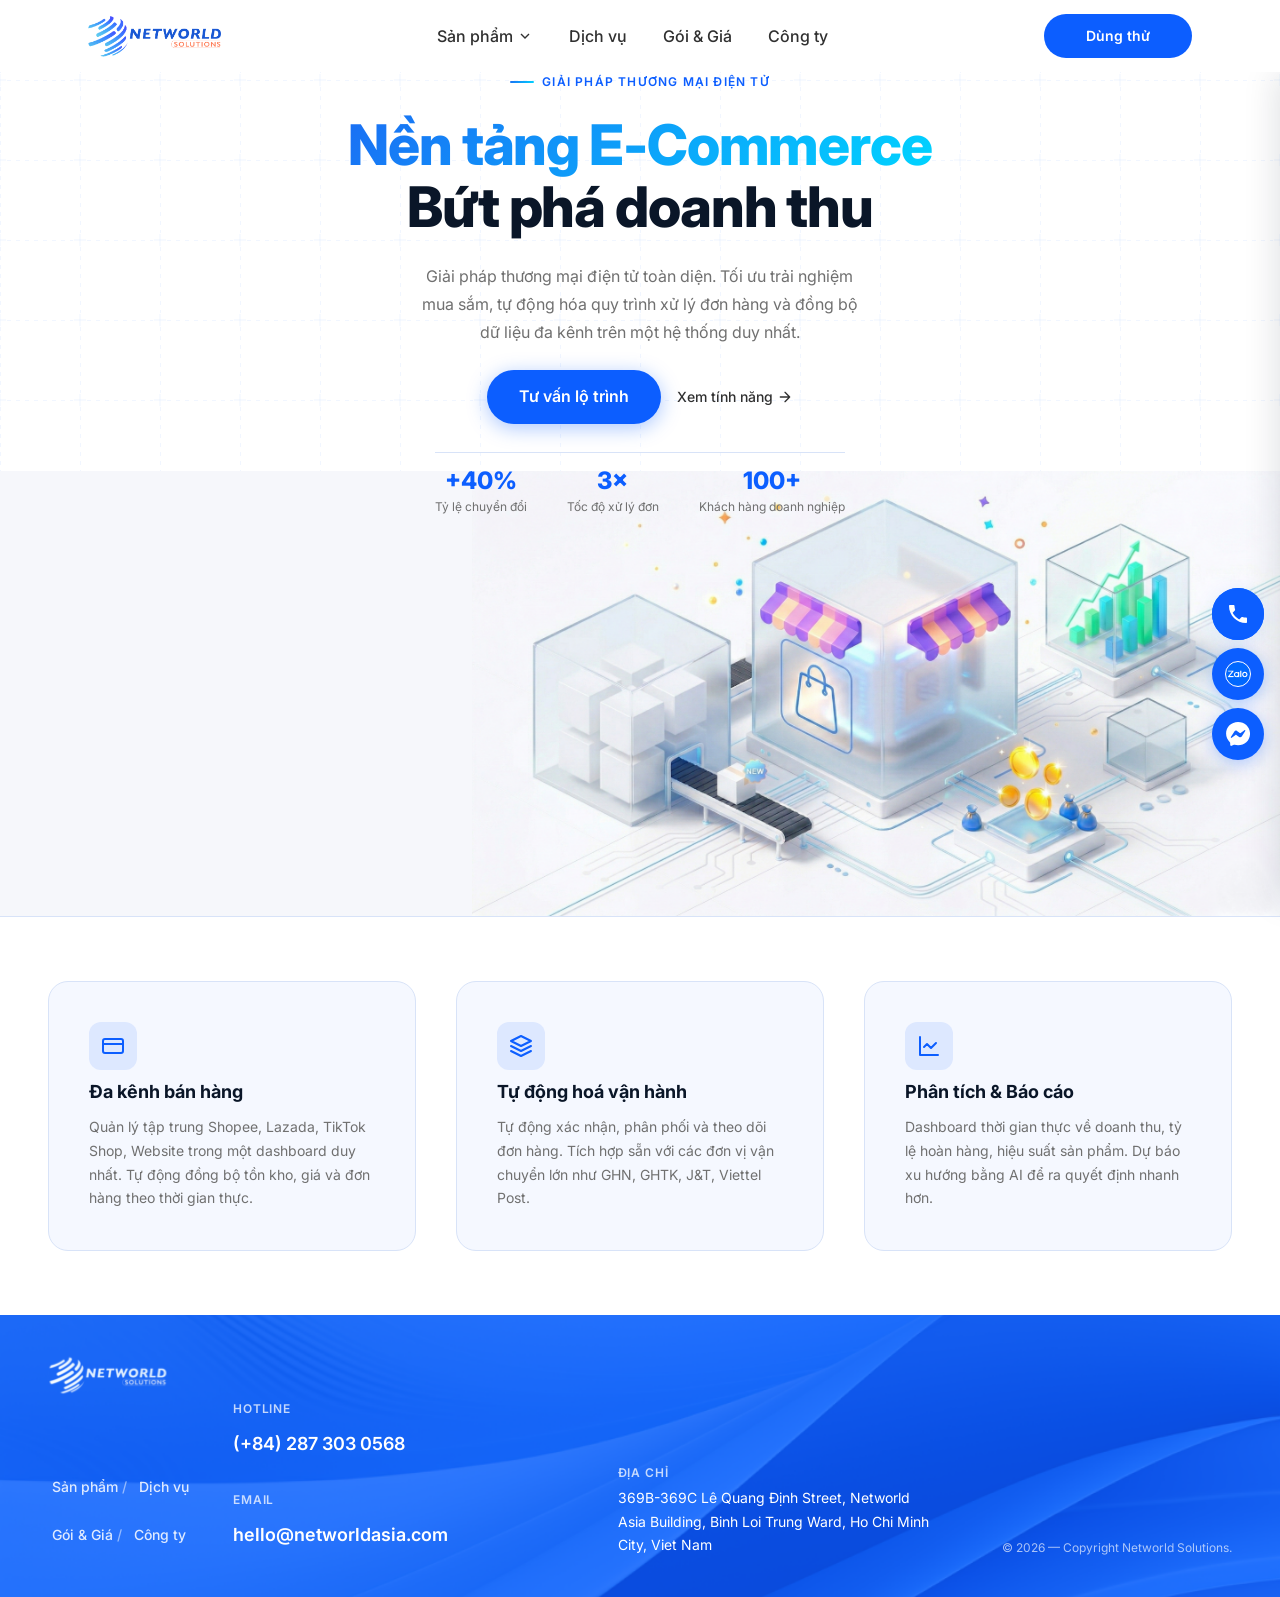
==== ecommerce.html @ 5638c93b "page ecom" ====
<!DOCTYPE html>
<html lang="vi">

<head>
    <meta charset="UTF-8" />
    <meta name="viewport" content="width=device-width, initial-scale=1.0" />
    <title>Nền tảng E-Commerce – Bứt Phá Doanh Thu | Networld Asia</title>
    <link rel="icon" type="image/png" href="assets/images/fav-networldsolutions.png" />
    <meta name="description"
        content="Giải pháp thương mại điện tử toàn diện. Tối ưu trải nghiệm mua sắm, tự động hóa quy trình xử lý đơn hàng và đồng bộ dữ liệu đa kênh trên một hệ thống duy nhất." />

    <!-- Google Fonts -->
    <link rel="preconnect" href="https://fonts.googleapis.com" />
    <link rel="preconnect" href="https://fonts.gstatic.com" crossorigin />
    <link
        href="https://fonts.googleapis.com/css2?family=Inter:ital,wght@0,300;0,400;0,500;0,600;0,700;0,800;0,900&display=swap"
        rel="stylesheet" />

    <!-- Base CSS -->
    <link rel="stylesheet" href="assets/css/main.css" />
    <link rel="stylesheet" href="assets/css/header.css" />
    <link rel="stylesheet" href="assets/css/footer.css" />
    <link rel="stylesheet" href="assets/css/nav-buttons.css" />

    <!-- Page CSS -->
    <link rel="stylesheet" href="assets/css/page-ecommerce/hero.css" />

</head>

<body>

    <!-- ══════════════ HEADER ══════════════ -->
    <header class="header" id="main-header">
        <div class="container header__inner">
            <a href="/" class="header__logo" id="logo-link" aria-label="Networld Asia – Trang chủ">
                <img src="assets/images/logo-networldsolutions-small.png" alt="Networld Asia Logo"
                    class="header__logo-img" id="header-logo-img" />
            </a>
            <nav class="header__nav" aria-label="Main navigation">
                <div class="nav__item">
                    <button class="nav__link" id="nav-san-pham" aria-haspopup="true" aria-expanded="false">
                        Sản phẩm
                        <svg class="nav__link-arrow" width="16" height="16" viewBox="0 0 24 24" fill="none"
                            stroke="currentColor" stroke-width="2" aria-hidden="true">
                            <path d="M6 9l6 6 6-6" />
                        </svg>
                    </button>
                    <div class="nav__dropdown" role="menu">
                        <a href="ecommerce.html" class="nav__dropdown-link active" role="menuitem">E-Commerce</a>
                        <a href="#" class="nav__dropdown-link" role="menuitem">Thiết kế Website</a>
                        <a href="#" class="nav__dropdown-link" role="menuitem">Quảng cáo Ads</a>
                        <a href="#" class="nav__dropdown-link" role="menuitem">Social Media</a>
                        <a href="#" class="nav__dropdown-link" role="menuitem">Data & Analytics</a>
                    </div>
                </div>
                <div class="nav__item"><a href="#" class="nav__link" id="nav-dich-vu">Dịch vụ</a></div>
                <div class="nav__item"><a href="#" class="nav__link" id="nav-goi-gia">Gói & Giá</a></div>
                <div class="nav__item"><a href="#" class="nav__link" id="nav-cong-ty">Công ty</a></div>
            </nav>
            <div class="header__actions">
                <a href="#" class="btn btn--primary btn--sm" id="btn-header-cta">Dùng thử</a>
            </div>
            <button class="header__hamburger" id="hamburger-btn" aria-label="Mở menu" aria-expanded="false"
                aria-controls="mobile-menu">
                <span></span><span></span><span></span>
            </button>
        </div>
    </header>

    <!-- Mobile Menu -->
    <div class="header__mobile-menu" id="mobile-menu" role="navigation" aria-label="Mobile navigation"
        aria-hidden="true">
        <a href="ecommerce.html" class="mobile-nav__link" style="color: var(--color-primary)">E-Commerce</a>
        <a href="#" class="mobile-nav__link" id="mobile-san-pham">Sản phẩm</a>
        <a href="#" class="mobile-nav__link" id="mobile-dich-vu">Dịch vụ</a>
        <a href="#" class="mobile-nav__link" id="mobile-goi-gia">Gói &amp; Giá</a>
        <a href="#" class="mobile-nav__link" id="mobile-cong-ty">Công ty</a>
        <div class="mobile-nav__footer">
            <div class="mobile-nav__ctas">
                <a href="#" class="btn btn--primary mobile-nav__cta" id="mobile-cta">Dùng thử miễn phí</a>
                <a href="#contact" class="btn btn--outline mobile-nav__cta" id="mobile-cta-contact">Tư vấn ngay</a>
            </div>
            <div class="mobile-nav__divider"></div>
            <div class="mobile-nav__contact">
                <a href="tel:+842873030568" class="mobile-nav__contact-addr" id="mobile-contact-phone">
                    <span class="mobile-nav__contact-icon">
                        <svg width="15" height="15" viewBox="0 0 24 24" fill="none" stroke="currentColor"
                            stroke-width="2" stroke-linecap="round" stroke-linejoin="round" aria-hidden="true">
                            <path
                                d="M22 16.92v3a2 2 0 0 1-2.18 2 19.79 19.79 0 0 1-8.63-3.07A19.5 19.5 0 0 1 4.69 13a19.79 19.79 0 0 1-3.07-8.67A2 2 0 0 1 3.6 2.18h3a2 2 0 0 1 2 1.72c.127.96.361 1.903.7 2.81a2 2 0 0 1-.45 2.11L7.91 9.91a16 16 0 0 0 6.09 6.09l.91-.91a2 2 0 0 1 2.11-.45c.907.339 1.85.573 2.81.7A2 2 0 0 1 22 16.92z" />
                        </svg>
                    </span>
                    <span class="mobile-nav__contact-text">
                        <span class="mobile-nav__contact-label">Hotline</span>
                        <span class="mobile-nav__contact-value">(+84) 287 303 0568</span>
                    </span>
                </a>
                <a href="mailto:hello@networldasia.com" class="mobile-nav__contact-addr" id="mobile-contact-email">
                    <span class="mobile-nav__contact-icon">
                        <svg width="15" height="15" viewBox="0 0 24 24" fill="none" stroke="currentColor"
                            stroke-width="2" stroke-linecap="round" stroke-linejoin="round" aria-hidden="true">
                            <rect width="20" height="16" x="2" y="4" rx="2" />
                            <path d="m22 7-8.97 5.7a1.94 1.94 0 0 1-2.06 0L2 7" />
                        </svg>
                    </span>
                    <span class="mobile-nav__contact-text">
                        <span class="mobile-nav__contact-label">Email</span>
                        <span class="mobile-nav__contact-value">hello@networldasia.com</span>
                    </span>
                </a>
                <div class="mobile-nav__contact-addr" id="mobile-contact-address">
                    <span class="mobile-nav__contact-icon">
                        <svg width="15" height="15" viewBox="0 0 24 24" fill="none" stroke="currentColor"
                            stroke-width="2" stroke-linecap="round" stroke-linejoin="round" aria-hidden="true">
                            <path d="M20 10c0 6-8 12-8 12s-8-6-8-12a8 8 0 0 1 16 0Z" />
                            <circle cx="12" cy="10" r="3" />
                        </svg>
                    </span>
                    <span class="mobile-nav__contact-text">
                        <span class="mobile-nav__contact-label">Địa chỉ</span>
                        <span class="mobile-nav__contact-value">369B-369C Lê Quang Định, Networld Asia Building, P. Bình
                            Lợi Trung, TP. HCM</span>
                    </span>
                </div>
            </div>
            <div class="mobile-nav__social">
                <a href="#" class="mobile-nav__social-link" aria-label="Facebook">
                    <svg width="18" height="18" viewBox="0 0 24 24" fill="currentColor" aria-hidden="true">
                        <path
                            d="M24 12.073C24 5.405 18.627 0 12 0S0 5.405 0 12.073C0 18.1 4.388 23.094 10.125 24v-8.437H7.078v-3.49h3.047V9.41c0-3.025 1.792-4.697 4.533-4.697 1.312 0 2.686.236 2.686.236v2.971h-1.513c-1.491 0-1.956.93-1.956 1.874v2.25h3.328l-.532 3.49h-2.796V24C19.612 23.094 24 18.1 24 12.073Z" />
                    </svg>
                </a>
                <a href="#" class="mobile-nav__social-link" aria-label="LinkedIn">
                    <svg width="18" height="18" viewBox="0 0 24 24" fill="currentColor" aria-hidden="true">
                        <path fill-rule="evenodd"
                            d="M18.338 18.338H15.67v-4.177c0-.997-.018-2.278-1.387-2.278-1.39 0-1.602 1.085-1.602 2.206v4.25h-2.668v-8.59h2.561v1.173h.036c.356-.675 1.227-1.388 2.526-1.388 2.703 0 3.202 1.78 3.202 4.092v4.712ZM7.004 8.574a1.548 1.548 0 1 1 0-3.097 1.548 1.548 0 0 1 0 3.097ZM5.67 18.338h2.67v-8.59h-2.67v8.59ZM19.668 3H4.328C3.597 3 3 3.581 3 4.297v15.404C3 20.418 3.596 21 4.329 21h15.339c.734 0 1.332-.582 1.332-1.299V4.297C21 3.581 20.402 3 19.668 3Z" />
                    </svg>
                </a>
                <a href="#" class="mobile-nav__social-link" aria-label="YouTube">
                    <svg width="18" height="18" viewBox="0 0 24 24" fill="currentColor" aria-hidden="true">
                        <path
                            d="M23.76 7.148s-.234-1.68-.954-2.42c-.912-.97-1.935-.974-2.404-1.031-3.359-.247-8.397-.247-8.397-.247h-.01s-5.038 0-8.397.247c-.469.057-1.491.061-2.404 1.032-.72.74-.954 2.42-.954 2.42S0 9.12 0 11.092v1.85c0 1.971.24 3.944.24 3.944s.234 1.68.954 2.42c.913.97 2.112.939 2.646 1.04 1.92.188 8.16.246 8.16.246s5.043-.008 8.402-.255c.469-.056 1.492-.06 2.404-1.032.72-.74.954-2.42.954-2.42s.24-1.972.24-3.944v-1.85c0-1.971-.24-3.944-.24-3.944ZM9.523 15.183V8.335l6.484 3.435-6.484 3.413Z" />
                    </svg>
                </a>
                <a href="#" class="mobile-nav__social-link" aria-label="TikTok">
                    <svg width="18" height="18" viewBox="0 0 24 24" fill="currentColor" aria-hidden="true">
                        <path
                            d="M19.59 6.69a4.83 4.83 0 0 1-3.77-4.25V2h-3.45v13.67a2.89 2.89 0 0 1-2.88 2.5 2.89 2.89 0 0 1-2.89-2.89 2.89 2.89 0 0 1 2.89-2.89c.28 0 .54.04.79.1V9.01a6.33 6.33 0 0 0-.79-.05 6.34 6.34 0 0 0-6.34 6.34 6.34 6.34 0 0 0 6.34 6.34 6.34 6.34 0 0 0 6.33-6.34V8.69a8.2 8.2 0 0 0 4.78 1.52V6.78a4.85 4.85 0 0 1-1.01-.09Z" />
                    </svg>
                </a>
            </div>
        </div>
    </div>
    <div class="header__backdrop" id="menu-backdrop" aria-hidden="true"></div>

    <!-- ══════════════ MAIN CONTENT ══════════════ -->
    <main id="main-content">

        <!-- ── Hero ── -->
        <section class="ec-hero" id="hero" aria-label="Hero E-Commerce">
            <div class="ec-hero__inner">

                <!-- Left: Copy -->
                <div class="ec-hero__copy">
                    <span class="ec-hero__eyebrow">Giải pháp Thương mại Điện tử</span>

                    <h1 class="ec-hero__heading">
                        <span class="ec-hero__heading-accent">Nền tảng E-Commerce</span>
                        <span class="ec-hero__heading-main">Bứt phá doanh thu</span>
                    </h1>

                    <p class="ec-hero__desc">
                        Giải pháp thương mại điện tử toàn diện. Tối ưu trải nghiệm mua sắm,
                        tự động hóa quy trình xử lý đơn hàng và đồng bộ dữ liệu đa kênh
                        trên một hệ thống duy nhất.
                    </p>

                    <div class="ec-hero__actions">
                        <a href="#contact" class="ec-hero__cta" id="hero-cta-primary">
                            Tư vấn lộ trình
                        </a>
                        <a href="#features" class="ec-hero__link" id="hero-cta-secondary">
                            Xem tính năng
                            <svg width="16" height="16" viewBox="0 0 24 24" fill="none" stroke="currentColor"
                                stroke-width="2" stroke-linecap="round" stroke-linejoin="round" aria-hidden="true">
                                <path d="M5 12h14M12 5l7 7-7 7" />
                            </svg>
                        </a>
                    </div>

                    <!-- Stats -->
                    <div class="ec-hero__stats">
                        <div>
                            <div class="ec-hero__stat-value">+40%</div>
                            <div class="ec-hero__stat-label">Tỷ lệ chuyển đổi</div>
                        </div>
                        <div>
                            <div class="ec-hero__stat-value">3×</div>
                            <div class="ec-hero__stat-label">Tốc độ xử lý đơn</div>
                        </div>
                        <div>
                            <div class="ec-hero__stat-value">100+</div>
                            <div class="ec-hero__stat-label">Khách hàng doanh nghiệp</div>
                        </div>
                    </div>
                </div>

            </div>

            </div>
        </section>

        <!-- ── Feature Cards ── -->
        <section class="ec-features" id="features" aria-label="Tính năng nổi bật">
            <div class="ec-features__inner">

                <div class="ec-feature-card">
                    <div class="ec-feature-card__icon">
                        <svg width="24" height="24" viewBox="0 0 24 24" fill="none" stroke="currentColor"
                            stroke-width="2" stroke-linecap="round" stroke-linejoin="round">
                            <rect width="20" height="14" x="2" y="5" rx="2" />
                            <path d="m2 10 20 0" />
                        </svg>
                    </div>
                    <div class="ec-feature-card__title">Đa kênh bán hàng</div>
                    <p class="ec-feature-card__desc">
                        Quản lý tập trung Shopee, Lazada, TikTok Shop, Website trong một dashboard duy nhất.
                        Tự động đồng bộ tồn kho, giá và đơn hàng theo thời gian thực.
                    </p>
                </div>

                <div class="ec-feature-card">
                    <div class="ec-feature-card__icon">
                        <svg width="24" height="24" viewBox="0 0 24 24" fill="none" stroke="currentColor"
                            stroke-width="2" stroke-linecap="round" stroke-linejoin="round">
                            <path d="M12 2L2 7l10 5 10-5-10-5z" />
                            <path d="M2 17l10 5 10-5" />
                            <path d="M2 12l10 5 10-5" />
                        </svg>
                    </div>
                    <div class="ec-feature-card__title">Tự động hoá vận hành</div>
                    <p class="ec-feature-card__desc">
                        Tự động xác nhận, phân phối và theo dõi đơn hàng. Tích hợp sẵn với
                        các đơn vị vận chuyển lớn như GHN, GHTK, J&T, Viettel Post.
                    </p>
                </div>

                <div class="ec-feature-card">
                    <div class="ec-feature-card__icon">
                        <svg width="24" height="24" viewBox="0 0 24 24" fill="none" stroke="currentColor"
                            stroke-width="2" stroke-linecap="round" stroke-linejoin="round">
                            <path d="M3 3v18h18" />
                            <path d="m19 9-5 5-4-4-3 3" />
                        </svg>
                    </div>
                    <div class="ec-feature-card__title">Phân tích & Báo cáo</div>
                    <p class="ec-feature-card__desc">
                        Dashboard thời gian thực về doanh thu, tỷ lệ hoàn hàng, hiệu suất sản phẩm.
                        Dự báo xu hướng bằng AI để ra quyết định nhanh hơn.
                    </p>
                </div>

            </div>
        </section>

    </main>

    <!-- ══════════════ FOOTER ══════════════ -->
    <footer class="footer" id="footer">
        <div class="footer__content">
            <div class="footer__logo">
                <a href="/" aria-label="Networld Asia – Về trang chủ">
                    <img src="assets/images/nwa-footer.svg" alt="Networld Solutions Logo" class="footer__logo-image">
                </a>
                <nav class="footer__nav" aria-label="Footer navigation">
                    <div>
                        <a href="#" class="footer__nav-link">Sản phẩm</a>
                        <a href="#" class="footer__nav-link">Dịch vụ</a>
                    </div>
                    <div>
                        <a href="#" class="footer__nav-link">Gói & Giá</a>
                        <a href="#" class="footer__nav-link">Công ty</a>
                    </div>
                </nav>
            </div>
            <div class="footer__contact">
                <div class="footer__contact-item">
                    <span class="footer__contact-label">Hotline</span>
                    <a href="tel:+842873030568" class="footer__contact-value">(+84) 287 303 0568</a>
                </div>
                <div class="footer__contact-item">
                    <span class="footer__contact-label">Email</span>
                    <a href="mailto:hello@networldasia.com" class="footer__contact-value">hello@networldasia.com</a>
                </div>
            </div>
            <div class="footer__address">
                <span class="footer__address-label">Địa chỉ</span>
                <a href="https://maps.google.com/?q=369B+Le+Quang+Dinh,+Ho+Chi+Minh+City,+Vietnam" target="_blank"
                    rel="noopener noreferrer" class="footer__address-value">
                    369B-369C Lê Quang Định Street, Networld Asia Building, Binh Loi Trung Ward, Ho Chi Minh City, Viet
                    Nam
                </a>
            </div>
            <div class="footer__copyright">
                <a href="/" class="footer__copyright-link">© 2026 — Copyright Networld Solutions.</a>
            </div>
        </div>
    </footer>

    <!-- ══════════════ FLOATING NAV BUTTONS ══════════════ -->
    <div class="nav-buttons" id="nav-buttons" aria-label="Liên hệ nhanh">
        <a href="tel:+842873030568" class="nav-btn nav-btn--phone" id="nav-btn-phone" aria-label="Gọi điện thoại">
            <span class="nav-btn__tooltip">Gọi ngay</span>
            <span class="nav-btn__icon">
                <img src="assets/images/nav-button/phone-icon.svg" alt="" width="24" height="24" aria-hidden="true">
            </span>
            <span class="nav-btn__pulse" aria-hidden="true"></span>
        </a>
        <a href="https://zalo.me/842873030568" class="nav-btn nav-btn--zalo" id="nav-btn-zalo" target="_blank"
            rel="noopener noreferrer" aria-label="Chat Zalo">
            <span class="nav-btn__tooltip">Chat Zalo</span>
            <span class="nav-btn__icon">
                <img src="assets/images/nav-button/zalo-icon.svg" alt="" width="26" height="26" aria-hidden="true">
            </span>
        </a>
        <a href="https://m.me/networldasia" class="nav-btn nav-btn--messenger" id="nav-btn-messenger" target="_blank"
            rel="noopener noreferrer" aria-label="Chat Facebook Messenger">
            <span class="nav-btn__tooltip">Nhắn tin</span>
            <span class="nav-btn__icon">
                <img src="assets/images/nav-button/facebook-mes-icon.svg" alt="" width="24" height="24"
                    aria-hidden="true">
            </span>
        </a>
    </div>

    <!-- Scroll to Top -->
    <button class="scroll-to-top" id="scrollToTop" aria-label="Scroll to top">
        <svg width="14" height="16" viewBox="0 0 14 16" fill="none">
            <path d="M6.53027 15.0605L6.53027 1.06055M6.53027 1.06055L0.530273 7.06055M6.53027 1.06055L12.5303 7.06055"
                stroke="white" stroke-width="1.5" />
        </svg>
    </button>

    <!-- Shared JS (header, mobile menu, scroll-to-top) -->
    <script src="assets/js/main.js"></script>

</body>

</html>
---- assets/css/main.css ----
/* ============================================================
   MAIN.CSS – Global Design System
   Convention: html { font-size: 62.5% } → 1rem = 10px
   Example: 1.6rem = 16px | 2.4rem = 24px | 4.8rem = 48px
   Networld Asia – Digital Marketing Landing Page
   ============================================================ */

/* ---------- Google Font ---------- */
@import url('https://fonts.googleapis.com/css2?family=Inter:ital,wght@0,300;0,400;0,500;0,600;0,700;0,800;0,900&display=swap');

/* ---------- CSS Variables / Tokens ---------- */
:root {
  /* Brand Colors */
  --color-primary: #0C5EFF;
  --color-primary-dark: #0E50C0;
  --color-primary-light: #4A8FF7;
  --color-accent: #00D4FF;
  --color-secondary: #0A1628;

  /* Neutral */
  --color-bg: #F5F8FF;
  --color-bg-alt: #EBF1FF;
  --color-surface: #FFFFFF;
  --color-border: #D8E3F8;

  /* Text */
  --color-text-primary: #0A1628;
  --color-text-secondary: #303030;
  --color-text-third: #EF5E2C;
  --color-text-muted: #707070;
  --color-text-white: #FFFFFF;

  /* Gradients */
  --gradient-primary: linear-gradient(135deg, #1A6FF4 0%, #00D4FF 100%);
  --gradient-hero-bg: linear-gradient(180deg, #EBF1FF 0%, #F5F8FF 60%, #FFFFFF 100%);
  --gradient-card: linear-gradient(145deg, rgba(255, 255, 255, 0.9) 0%, rgba(235, 241, 255, 0.6) 100%);

  /* ── Shadows ──────────────────────────────────────────── */
  --shadow-sm: 0 0.1rem 0.4rem rgba(26, 111, 244, 0.08);
  --shadow-md: 0 0.4rem 2rem rgba(26, 111, 244, 0.12);
  --shadow-lg: 0 1rem 4rem rgba(26, 111, 244, 0.18);
  --shadow-card: 0 0.8rem 3.2rem rgba(10, 22, 40, 0.08);

  /* ── Border Radius ────────────────────────────────────── */
  --radius-sm: 0.8rem;
  /* 8px  */
  --radius-md: 1.2rem;
  /* 12px */
  --radius-lg: 2rem;
  /* 20px */
  --radius-xl: 3.2rem;
  /* 32px */
  --radius-full: 999rem;

  /* ── Spacing (1rem = 10px) ────────────────────────────── */
  --space-xs: 0.4rem;
  /* 4px   */
  --space-sm: 0.8rem;
  /* 8px   */
  --space-md: 1.6rem;
  /* 16px  */
  --space-lg: 2.4rem;
  /* 24px  */
  --space-xl: 4rem;
  /* 40px  */
  --space-2xl: 6.4rem;
  /* 64px  */
  --space-3xl: 9.6rem;
  /* 96px  */
  --space-4xl: 12.8rem;
  /* 128px */

  /* ── Typography Scale (1rem = 10px) ──────────────────── */
  --font-family: 'Inter', -apple-system, BlinkMacSystemFont, 'Segoe UI', sans-serif;
  --font-xs: 1.2rem;
  /* 12px */
  --font-sm: 1.4rem;
  /* 14px */
  --font-base: 1.6rem;
  /* 16px */
  --font-md: 1.8rem;
  /* 18px */
  --font-lg: 2rem;
  /* 20px */
  --font-xl: 2.4rem;
  /* 24px */
  --font-2xl: 3.2rem;
  /* 32px */
  --font-3xl: 4rem;
  /* 40px */
  --font-4xl: 4.8rem;
  /* 48px */
  --font-5xl: 6rem;
  /* 60px */

  /* ── Transitions ──────────────────────────────────────── */
  --transition-fast: 150ms ease;
  --transition-base: 250ms ease;
  --transition-slow: 400ms ease;
  --transition-spring: 350ms cubic-bezier(0.34, 1.56, 0.64, 1);

  /* ── Z-index layers ───────────────────────────────────── */
  --z-base: 1;
  --z-dropdown: 100;
  --z-sticky: 200;
  --z-modal: 300;
  --z-toast: 400;

  /* ── Layout ───────────────────────────────────────────── */
  --container-max: 120rem;
  /* 1200px */
  --container-pad: clamp(1.6rem, 4vw, 4.8rem);

  --navbar-h: 7.2rem;
  /* 72px  */

  /* ── Alpha / Semantic Colors ─────────────────────────── */
  --color-primary-hover-bg: rgba(12, 94, 255, 0.05);
  /* hover bg on primary items   */
  --color-primary-subtle: rgba(12, 94, 255, 0.10);
  /* icon badge bg, subtle tints  */
  --color-primary-border: rgba(12, 94, 255, 0.25);
  /* hover border on cards        */
  --color-overlay-dark: rgba(10, 22, 40, 0.40);
  /* mobile menu backdrop         */
  --color-shadow-header: rgba(10, 22, 40, 0.08);
  /* scrolled header shadow       */
  --color-shadow-panel: rgba(10, 22, 40, 0.12);
  /* mobile panel side shadow     */

  /* ── Component Sizes ─────────────────────────────────── */
  --size-icon-sm: 2.8rem;
  /* 28px – contact info icons   */
  --size-icon-md: 3.6rem;
  /* 36px – social link buttons  */
  --size-touch: 4.4rem;
  /* 44px – min tap target       */
}

/* ---------- Reset & Base ---------- */
*,
*::before,
*::after {
  box-sizing: border-box;
  margin: 0;
  padding: 0;
}

/* ★ 62.5% of 16px browser default = 10px → 1rem = 10px */
html {
  font-size: 62.5%;
  scroll-behavior: smooth;
  -webkit-text-size-adjust: 100%;
}

body {
  font-family: var(--font-family);
  font-size: var(--font-base);
  /* 1.6rem = 16px */
  background-color: var(--color-bg);
  color: var(--color-text-primary);
  line-height: 1.6;
  -webkit-font-smoothing: antialiased;
  -moz-osx-font-smoothing: grayscale;
  overflow-x: hidden;
}

img,
video {
  max-width: 100%;
  display: block;
}

/* SVG: max-width only – do NOT set display:block here.
   Inline SVG icons inside buttons/links need display:inline (default). */
svg {
  max-width: 100%;
}

a {
  color: inherit;
  text-decoration: none;
}

ul,
ol {
  list-style: none;
}

button {
  cursor: pointer;
  border: none;
  background: none;
  font-family: var(--font-family);
  font-size: inherit;
}

input,
textarea,
select {
  font-family: var(--font-family);
}

/* ---------- Layout Utilities ---------- */
.container {
  width: 100%;
  max-width: var(--container-max);
  margin-inline: auto;
  padding-inline: var(--container-pad);
}

.section {
  padding-block: var(--space-3xl);
}

.section--lg {
  padding-block: var(--space-4xl);
}

/* ---------- Typography Utilities ---------- */
.text-primary {
  color: var(--color-primary);
}

.text-secondary {
  color: var(--color-text-secondary);
}

.text-muted {
  color: var(--color-text-muted);
}

.text-white {
  color: var(--color-text-white);
}

.font-bold {
  font-weight: 700;
}

.font-semibold {
  font-weight: 600;
}

.font-medium {
  font-weight: 500;
}

/* ---------- Button System ---------- */
.btn {
  display: inline-flex;
  align-items: center;
  gap: 0.8rem;
  padding: 1.2rem 2.8rem;
  border-radius: var(--radius-full);
  font-size: var(--font-base);
  font-weight: 600;
  transition: all var(--transition-base);
  white-space: nowrap;
  cursor: pointer;
  border: 0.2rem solid transparent;
  line-height: 1.4;
}

.btn--primary {
  background: #0C5EFF;
  color: var(--color-text-white);
}

.btn--primary:hover {
  transform: translateY(-0.2rem);
  box-shadow: 0 0.8rem 2.8rem rgba(26, 111, 244, 0.45);
}

.btn--outline {
  background: transparent;
  color: var(--color-primary);
  border-color: var(--color-text-muted);
}

.btn--outline:hover {
  background: var(--color-primary);
  border-color: var(--color-primary);
  color: var(--color-text-white);
  transform: translateY(-0.2rem);
  box-shadow: var(--shadow-md);
}

.btn--white {
  background: var(--color-surface);
  color: var(--color-primary);
  box-shadow: var(--shadow-md);
}

.btn--white:hover {
  transform: translateY(-0.2rem);
  box-shadow: var(--shadow-lg);
}

.btn--sm {
  padding: 1rem 4rem;
  font-size: var(--font-sm);
}

.btn--lg {
  padding: 1.6rem 4rem;
  font-size: var(--font-md);
}

/* ---------- Card System ---------- */
.card {
  background: var(--gradient-card);
  border: 0.1rem solid var(--color-border);
  border-radius: var(--radius-lg);
  padding: var(--space-xl);
  transition: all var(--transition-base);
  backdrop-filter: blur(1.2rem);
}

.card:hover {
  transform: translateY(-0.4rem);
  box-shadow: var(--shadow-lg);
  border-color: rgba(26, 111, 244, 0.3);
}

/* ---------- Section Labels ---------- */
.section-eyebrow {
  display: inline-block;
  font-size: var(--font-sm);
  font-weight: 600;
  color: var(--color-primary);
  background: rgba(26, 111, 244, 0.08);
  padding: 0.4rem 1.6rem;
  border-radius: var(--radius-full);
  margin-bottom: var(--space-md);
  letter-spacing: 0.04em;
  text-transform: uppercase;
}

.section-title {
  font-size: clamp(var(--font-2xl), 4vw, var(--font-4xl));
  font-weight: 800;
  line-height: 1.2;
  color: var(--color-text-primary);
  margin-bottom: var(--space-md);
}

.section-title--center {
  text-align: center;
}

.section-subtitle {
  font-size: clamp(var(--font-base), 1.5vw, var(--font-md));
  color: var(--color-text-secondary);
  line-height: 1.7;
  max-width: 600px;
}

.section-subtitle--center {
  text-align: center;
  margin-inline: auto;
}

/* ---------- Flex & Grid Utilities ---------- */
.flex {
  display: flex;
}

.flex-center {
  display: flex;
  align-items: center;
  justify-content: center;
}

.flex-between {
  display: flex;
  align-items: center;
  justify-content: space-between;
}

.flex-col {
  display: flex;
  flex-direction: column;
}

.gap-sm {
  gap: var(--space-sm);
}

.gap-md {
  gap: var(--space-md);
}

.gap-lg {
  gap: var(--space-lg);
}

.gap-xl {
  gap: var(--space-xl);
}

.grid-2 {
  display: grid;
  grid-template-columns: repeat(2, 1fr);
  gap: var(--space-xl);
}

.grid-3 {
  display: grid;
  grid-template-columns: repeat(3, 1fr);
  gap: var(--space-xl);
}

.grid-4 {
  display: grid;
  grid-template-columns: repeat(4, 1fr);
  gap: var(--space-xl);
}

/* ---------- Badge / Tag ---------- */
.badge {
  display: inline-flex;
  align-items: center;
  gap: 0.4rem;
  padding: 0.4rem 1.2rem;
  border-radius: var(--radius-full);
  font-size: var(--font-xs);
  font-weight: 600;
}

.badge--primary {
  background: rgba(26, 111, 244, 0.12);
  color: var(--color-primary);
}

.badge--popular {
  background: var(--gradient-primary);
  color: white;
}

/* ---------- Divider ---------- */
.divider {
  border: none;
  height: 0.1rem;
  background: var(--color-border);
  margin-block: var(--space-lg);
}

/* ---------- Scrollbar ---------- */
::-webkit-scrollbar {
  width: 0.6rem;
}

::-webkit-scrollbar-track {
  background: var(--color-bg);
}

::-webkit-scrollbar-thumb {
  background: var(--color-primary-light);
  border-radius: var(--radius-full);
}

/* ---------- Selection ---------- */
::selection {
  background: rgba(26, 111, 244, 0.2);
  color: var(--color-primary-dark);
}

/* ---------- Responsive Breakpoints ---------- */
@media (max-width: 1024px) {
  .grid-4 {
    grid-template-columns: repeat(2, 1fr);
  }

  .grid-3 {
    grid-template-columns: repeat(2, 1fr);
  }
}

@media (max-width: 768px) {
  :root {
    --space-3xl: 6.4rem;
    /* 64px */
    --space-4xl: 8rem;
    /* 80px */
  }

  .grid-4,
  .grid-3,
  .grid-2 {
    grid-template-columns: 1fr;
  }
}

@media (max-width: 480px) {
  :root {
    --container-pad: 1.6rem;
    /* 16px */
  }
}
---- assets/css/header.css ----
/* ============================================================
   HEADER.CSS – Sticky Navbar
   Networld Asia – Digital Marketing Landing Page
   Breakpoints: ≤900px = tablet/mobile → hamburger
   ============================================================ */

/* ─────────────── Header Bar ─────────────── */
.header {
    position: fixed;
    top: 0;
    left: 0;
    right: 0;
    z-index: var(--z-sticky);
    height: var(--navbar-h);
    background: var(--color-surface);
    transition: background var(--transition-base), box-shadow var(--transition-base), border-color var(--transition-base);
}

.header.scrolled {
    background: rgba(255, 255, 255, 0.92);
    backdrop-filter: blur(20px);
    -webkit-backdrop-filter: blur(20px);
    box-shadow: 0 0.1rem 2.4rem var(--color-shadow-header);
    border-bottom: 1px solid var(--color-border);
}

.header__inner {
    height: var(--navbar-h);
    display: flex;
    align-items: center;
    justify-content: space-between;
    gap: var(--space-lg);
}

/* ─────────────── Logo ─────────────── */
.header__logo {
    display: flex;
    align-items: center;
    gap: var(--space-sm);
    text-decoration: none;
    flex-shrink: 0;
}

.header__logo-img {
    height: 56px;
    width: auto;
    object-fit: contain;
}

.header__logo-wordmark {
    font-size: 1.3rem;
    font-weight: 800;
    color: var(--color-primary);
    letter-spacing: -0.03em;
}

.header__logo-wordmark span {
    color: var(--color-secondary);
}

/* ─────────────── Desktop Navigation ─────────────── */
.header__nav {
    display: flex;
    align-items: center;
    gap: var(--space-sm);
}

/* Nav item wrapper (for dropdown positioning) */
.nav__item {
    position: relative;
}

/* Both <a> and <button> nav links */
.nav__link {
    display: inline-flex;
    align-items: center;
    gap: var(--space-xs);
    padding: var(--space-sm) 1.4rem;
    font-size: var(--font-base);
    font-weight: 500;
    color: var(--color-text-secondary);
    border-radius: var(--radius-sm);
    background: none;
    border: none;
    cursor: pointer;
    transition: color var(--transition-fast), background var(--transition-fast);
    white-space: nowrap;
    line-height: 1.4;
}

.nav__link:hover,
.nav__link.active {
    color: var(--color-primary);
    background: var(--color-primary-hover-bg);
}

.nav__link-arrow {
    flex-shrink: 0;
    transition: transform var(--transition-base);
}

.nav__item:hover .nav__link-arrow,
.nav__item.open .nav__link-arrow {
    transform: rotate(180deg);
}

/* ─────────────── Dropdown ─────────────── */
.nav__dropdown {
    position: absolute;
    top: calc(100% + 2px);
    left: 50%;
    transform: translateX(-50%) translateY(-6px);
    min-width: 210px;
    background: var(--color-surface);
    border: 1px solid var(--color-border);
    border-radius: var(--radius-md);
    box-shadow: var(--shadow-lg);
    padding: var(--space-xs);
    opacity: 0;
    visibility: hidden;
    pointer-events: none;
    transition: opacity var(--transition-base), transform var(--transition-base), visibility var(--transition-base);
    z-index: var(--z-dropdown);
}

.nav__item:hover .nav__dropdown,
.nav__item.open .nav__dropdown {
    opacity: 1;
    visibility: visible;
    pointer-events: auto;
    transform: translateX(-50%) translateY(0);
}

.nav__dropdown-link {
    display: flex;
    align-items: center;
    padding: 1.0rem 1.4rem;
    font-size: var(--font-sm);
    color: var(--color-text-secondary);
    border-radius: var(--radius-sm);
    transition: color var(--transition-fast), background var(--transition-fast);
}

.nav__dropdown-link:hover {
    color: var(--color-primary);
    background: var(--color-primary-hover-bg);
}

/* ─────────────── Actions (Desktop CTA) ─────────────── */
.header__actions {
    display: flex;
    align-items: center;
    gap: var(--space-sm);
    flex-shrink: 0;
}

/* ─────────────── Hamburger ─────────────── */
.header__hamburger {
    display: none;
    flex-direction: column;
    justify-content: center;
    align-items: center;
    gap: 5px;
    width: var(--size-touch);
    height: var(--size-touch);
    padding: var(--space-sm);
    border-radius: var(--radius-sm);
    cursor: pointer;
    border: none;
    background: none;
    transition: background var(--transition-fast);
    flex-shrink: 0;
}

.header__hamburger:hover {
    background: var(--color-primary-hover-bg);
}

.header__hamburger span {
    display: block;
    width: 22px;
    height: 2px;
    background: var(--color-text-primary);
    border-radius: var(--radius-full);
    transform-origin: center;
    transition: transform var(--transition-base), opacity var(--transition-base), width var(--transition-base);
}

/* Hamburger → X animation */
.header__hamburger.open span:nth-child(1) {
    transform: translateY(7px) rotate(45deg);
}

.header__hamburger.open span:nth-child(2) {
    opacity: 0;
    transform: scaleX(0);
}

.header__hamburger.open span:nth-child(3) {
    transform: translateY(-7px) rotate(-45deg);
}

/* ─────────────── Backdrop Overlay ─────────────── */
.header__backdrop {
    position: fixed;
    inset: 0;
    background: var(--color-overlay-dark);
    backdrop-filter: blur(2px);
    -webkit-backdrop-filter: blur(2px);
    z-index: calc(var(--z-sticky) - 2);
    opacity: 0;
    /* Never blocks clicks when closed */
    pointer-events: none;
    visibility: hidden;
    transition: opacity var(--transition-slow), visibility var(--transition-slow);
}

.header__backdrop.open {
    opacity: 1;
    pointer-events: auto;
    visibility: visible;
}

/* ─────────────── Mobile Menu Panel ─────────────── */
.header__mobile-menu {
    position: fixed;
    top: var(--navbar-h);
    right: 0;
    bottom: 0;
    width: min(320px, 85vw);
    background: var(--color-surface);
    z-index: calc(var(--z-sticky) - 1);
    padding: var(--space-md) var(--space-lg) var(--space-xl);
    display: flex;
    flex-direction: column;
    gap: 4px;
    overflow-y: auto;
    box-shadow: -0.4rem 0 3.2rem var(--color-shadow-panel);
    transform: translateX(100%);
    transition: transform var(--transition-slow);
    border-left: 1px solid var(--color-border);
}

.header__mobile-menu.open {
    transform: translateX(0);
}

/* Mobile nav links */
.mobile-nav__link {
    display: flex;
    align-items: center;
    padding: 1.4rem 1.6rem;
    font-size: var(--font-base);
    font-weight: 500;
    color: var(--color-text-primary);
    border-radius: var(--radius-md);
    border-bottom: 1px solid var(--color-border);
    transition: color var(--transition-fast), background var(--transition-fast), padding-left var(--transition-fast);
}

.mobile-nav__link:hover {
    color: var(--color-primary);
    background: var(--color-primary-hover-bg);
    padding-left: 2.2rem;
}


/* ─── Mobile Menu Footer ─── */
.mobile-nav__footer {
    margin-top: auto;
    padding-top: var(--space-lg);
    display: flex;
    flex-direction: column;
    gap: var(--space-sm);
}

/* CTAs: stacked full-width (HubSpot style) */
.mobile-nav__ctas {
    display: flex;
    flex-direction: column;
    gap: var(--space-sm);
}

.mobile-nav__cta {
    width: 100%;
    justify-content: center;
    font-size: var(--font-base);
    padding: 1.4rem var(--space-lg);
    border-radius: var(--radius-md);
}

/* Divider (HubSpot style clear separator) */
.mobile-nav__divider {
    height: 1px;
    background: var(--color-border);
    margin-block: var(--space-sm);
}

/* ─── Contact Info Block ─── */
.mobile-nav__contact {
    display: flex;
    flex-direction: column;
    gap: var(--space-sm);
}

/* 2-column grid: phone + email */
.mobile-nav__contact-grid {
    display: grid;
    grid-template-columns: 1fr 1fr;
    gap: 8px;
}

/* Card style (phone and email) */
.mobile-nav__contact-card {
    display: flex;
    flex-direction: column;
    align-items: flex-start;
    gap: 5px;
    padding: 12px;
    background: var(--color-bg);
    border: 1px solid var(--color-border);
    border-radius: var(--radius-md);
    text-decoration: none;
    transition: border-color var(--transition-fast), background var(--transition-fast), transform var(--transition-fast);
}

.mobile-nav__contact-card:hover {
    background: var(--color-primary-hover-bg);
    border-color: var(--color-primary-border);
    transform: translateY(-1px);
}

.mobile-nav__contact-card .mobile-nav__contact-icon {
    display: flex;
    align-items: center;
    justify-content: center;
    width: var(--size-icon-sm);
    height: var(--size-icon-sm);
    background: var(--color-primary-subtle);
    border-radius: var(--radius-sm);
    color: var(--color-primary);
    flex-shrink: 0;
}

.mobile-nav__contact-card .mobile-nav__contact-label {
    font-size: 1.0rem;
    font-weight: 600;
    color: var(--color-text-muted);
    text-transform: uppercase;
    letter-spacing: 0.07em;
}

.mobile-nav__contact-card .mobile-nav__contact-value {
    font-size: var(--font-xs);
    font-weight: 600;
    color: var(--color-primary);
    line-height: 1.3;
    word-break: break-all;
}

/* Address row: full-width with icon + text side by side */
.mobile-nav__contact-addr {
    display: flex;
    align-items: flex-start;
    gap: var(--space-sm);
    padding: 1.2rem;
    background: var(--color-bg);
    border: 1px solid var(--color-border);
    border-radius: var(--radius-md);
    text-decoration: none;
    transition: border-color var(--transition-fast), background var(--transition-fast), transform var(--transition-fast);
}

a.mobile-nav__contact-addr:hover {
    background: var(--color-primary-hover-bg);
    border-color: var(--color-primary-border);
    transform: translateY(-1px);
}

a.mobile-nav__contact-addr .mobile-nav__contact-value {
    color: var(--color-primary);
    font-weight: 500;
}

.mobile-nav__contact-addr .mobile-nav__contact-icon {
    display: flex;
    align-items: center;
    justify-content: center;
    width: var(--size-icon-sm);
    height: var(--size-icon-sm);
    background: var(--color-primary-subtle);
    border-radius: var(--radius-sm);
    color: var(--color-primary);
    flex-shrink: 0;
    margin-top: 1px;
}

.mobile-nav__contact-text {
    display: flex;
    flex-direction: column;
    gap: 2px;
}

.mobile-nav__contact-text .mobile-nav__contact-label {
    font-size: 1.0rem;
    font-weight: 600;
    color: var(--color-text-muted);
    text-transform: uppercase;
    letter-spacing: 0.07em;
}

.mobile-nav__contact-text .mobile-nav__contact-value {
    font-size: var(--font-xs);
    font-weight: 400;
    color: var(--color-text-secondary);
    line-height: 1.5;
}

/* ─── Social Row (Linear-style bottom bar) ─── */
.mobile-nav__social {
    display: flex;
    align-items: center;
    justify-content: center;
    gap: var(--space-sm);
    padding-top: var(--space-sm);
    border-top: 1px solid var(--color-border);
    margin-top: var(--space-xs);
}

.mobile-nav__social-link {
    display: flex;
    align-items: center;
    justify-content: center;
    width: var(--size-icon-md);
    height: var(--size-icon-md);
    border-radius: var(--radius-sm);
    color: var(--color-text-muted);
    background: var(--color-bg);
    border: 1px solid var(--color-border);
    transition: color var(--transition-fast), background var(--transition-fast), border-color var(--transition-fast), transform var(--transition-fast);
}

.mobile-nav__social-link:hover {
    color: var(--color-primary);
    background: var(--color-primary-hover-bg);
    border-color: var(--color-primary-border);
    transform: translateY(-2px);
}



/* ─────────────── Responsive – Tablet & Mobile (≤ 900px) ─────────────── */
@media (max-width: 900px) {

    /* Hide desktop nav */
    .header__nav {
        display: none;
    }

    /* Show hamburger */
    .header__hamburger {
        display: flex;
    }

    /* Hide desktop CTA btn */
    .header__actions .btn {
        display: none;
    }

    /* Backdrop is always in DOM, shown via .open class (pointer-events handled there) */
}

/* ─────────────── Tablet tweak (768px – 900px) ─────────────── */
@media (max-width: 900px) and (min-width: 601px) {
    .header__logo-img {
        height: 48px;
    }

    /* Wider panel on tablet */
    .header__mobile-menu {
        width: min(380px, 75vw);
        padding: var(--space-lg) var(--space-xl) var(--space-2xl);
    }

    .mobile-nav__link {
        font-size: var(--font-md);
        padding: 16px 20px;
    }
}

/* ─────────────── Mobile (≤ 600px) ─────────────── */
@media (max-width: 600px) {
    .header__logo-img {
        height: 42px;
    }

    /* Full-width slide-in on mobile */
    .header__mobile-menu {
        width: 100%;
        border-left: none;
        box-shadow: none;
        padding: var(--space-md) var(--space-md) var(--space-2xl);
    }

    .mobile-nav__link {
        font-size: var(--font-base);
        padding: 16px 16px;
    }
}
---- assets/css/footer.css ----
/* ============================================================
   FOOTER.CSS – Site Footer
   Networld Asia – Digital Marketing Landing Page
   Layout: 4-column flex → 2-col tablet → 1-col mobile
   ============================================================ */

/* ─── Footer wrapper ─── */
.footer {
  position: relative;
  padding: var(--space-xl) var(--container-pad);
  background-image: url('../images/cta-bg-radient.png');
  background-size: cover;
  background-position: center;
  background-repeat: no-repeat;
  color: var(--color-text-white);
  overflow: hidden;
}

.footer::before {
  content: '';
  position: absolute;
  inset: 0;
  z-index: 1;
}

.footer>* {
  position: relative;
  z-index: 2;
}

/* ─── Content: 4 columns on desktop ─── */
.footer__content {
  display: grid;
  grid-template-columns: auto 1fr 1fr auto;
  align-items: end;
  gap: var(--space-xl);
  max-width: var(--container-max);
  margin-inline: auto;
}

/* ─── Column 1: Logo + Nav ─── */
.footer__logo {
  display: flex;
  flex-direction: column;
  gap: 7rem;
  align-items: flex-start;
}

.footer__logo-image {
  width: auto;
  height: 4rem;
  /* 40px */
  object-fit: contain;
}

/* Nav links: horizontal separated by "/" */
.footer__nav {
  display: flex;
  flex-direction: column;
  gap: var(--space-xs);
}

.footer__nav>div {
  display: flex;
  flex-wrap: wrap;
  align-items: center;
}

.footer__nav-link {
  display: inline-flex;
  align-items: center;
  min-height: var(--size-touch);
  /* 44px tap target */
  padding-inline: var(--space-xs);
  font-size: var(--font-sm);
  font-weight: 500;
  color: rgba(255, 255, 255, 0.85);
  text-decoration: none;
  transition: color var(--transition-fast);
  white-space: nowrap;
}

.footer__nav-link:not(:last-child)::after {
  content: '/';
  color: rgba(255, 255, 255, 0.5);
  margin-inline: var(--space-xs);
  pointer-events: none;
  /* separator not clickable */
}

.footer__nav-link:hover,
.footer__nav-link:focus-visible {
  color: var(--color-text-white);
  outline: none;
}

/* ─── Column 2: Hotline & Email ─── */
.footer__contact {
  display: flex;
  flex-direction: column;
  gap: var(--space-lg);
}

.footer__contact-item {
  display: flex;
  flex-direction: column;
  gap: var(--space-xs);
}

.footer__contact-label {
  font-size: var(--font-xs);
  font-weight: 600;
  color: rgba(255, 255, 255, 0.75);
  text-transform: uppercase;
  letter-spacing: 0.07em;
}

.footer__contact-value {
  display: inline-flex;
  align-items: center;
  min-height: var(--size-touch);
  /* 44px tap target */
  font-size: var(--font-md);
  font-weight: 600;
  color: var(--color-text-white);
  text-decoration: none;
  transition: color var(--transition-fast);
}

.footer__contact-value:hover,
.footer__contact-value:focus-visible {
  color: rgba(255, 255, 255, 0.8);
  outline: none;
}

/* ─── Column 3: Address ─── */
.footer__address {
  display: flex;
  flex-direction: column;
  gap: var(--space-xs);
  max-width: 32rem;
}

.footer__address-label {
  font-size: var(--font-xs);
  font-weight: 600;
  color: rgba(255, 255, 255, 0.75);
  text-transform: uppercase;
  letter-spacing: 0.07em;
}

.footer__address-value {
  display: block;
  /* full-width touch area */
  font-size: var(--font-sm);
  font-weight: 400;
  color: var(--color-text-white);
  line-height: 1.7;
  word-wrap: break-word;
  text-decoration: none;
  transition: color var(--transition-fast);
}

a.footer__address-value:hover,
a.footer__address-value:focus-visible {
  color: rgba(255, 255, 255, 0.75);
  text-decoration: underline;
  outline: none;
}

/* Copyright */
.footer__copyright-link {
  color: inherit;
  text-decoration: none;
  transition: color var(--transition-fast);
}

.footer__copyright-link:hover {
  color: var(--color-text-white);
}

/* ─── Column 4: Copyright ─── */
.footer__copyright {
  font-size: var(--font-xs);
  color: rgba(255, 255, 255, 0.65);
  white-space: nowrap;
  align-self: flex-end;
}

/* ─── Scroll to Top Button ─── */
.scroll-to-top {
  position: fixed;
  bottom: 4rem;
  right: 4rem;
  width: 4.8rem;
  height: 4.8rem;
  background-color: rgba(255, 255, 255, 0.15);
  backdrop-filter: blur(8px);
  -webkit-backdrop-filter: blur(8px);
  border: none;
  border-radius: var(--radius-full);
  cursor: pointer;
  display: flex;
  align-items: center;
  justify-content: center;
  opacity: 0;
  visibility: hidden;
  transition: opacity var(--transition-base), visibility var(--transition-base),
    background var(--transition-fast), transform var(--transition-fast),
    box-shadow var(--transition-fast);
  z-index: var(--z-modal);
}

.scroll-to-top.visible {
  opacity: 1;
  visibility: visible;
}

.scroll-to-top:hover {
  background-color: rgba(255, 255, 255, 0.28);
  transform: translateY(-4px);
  box-shadow: 0 6px 16px rgba(0, 0, 0, 0.2);
}

.scroll-to-top svg {
  width: 2.4rem;
  height: 2.4rem;
  fill: var(--color-text-white);
  transition: fill var(--transition-fast);
}

/* ─── Responsive: Tablet (≤ 1024px) → 2 columns ─── */
@media (max-width: 1024px) {
  .footer__content {
    grid-template-columns: 1fr 1fr;
    align-items: start;
    gap: var(--space-lg) var(--space-xl);
  }

  /* Row 1: Logo | Contact */
  .footer__logo {
    grid-column: 1;
    grid-row: 1;
  }

  .footer__contact {
    grid-column: 2;
    grid-row: 1;
  }

  /* Row 2: Address | Copyright */
  .footer__address {
    grid-column: 1;
    grid-row: 2;
    max-width: 100%;
  }

  .footer__copyright {
    grid-column: 2;
    grid-row: 2;
    align-self: end;
    white-space: normal;
    /* allow wrap on tablet */
  }
}

/* ─── Responsive: Mobile (≤ 768px) → single column ─── */
@media (max-width: 768px) {
  .footer {
    padding: var(--space-2xl) var(--container-pad) var(--space-lg);
  }

  .footer__content {
    grid-template-columns: 1fr;
    gap: var(--space-lg);
    align-items: start;
  }

  .footer__logo,
  .footer__contact,
  .footer__address,
  .footer__copyright {
    grid-column: 1;
    grid-row: auto;
  }

  /* Logo: smaller gap between logo image and nav */
  .footer__logo {
    gap: var(--space-lg);
  }

  /* Remove oversized touch-target height on mobile */
  .footer__nav-link,
  .footer__contact-value {
    min-height: auto;
    padding-block: var(--space-xs);
  }

  /* Copyright gets a top border as divider */
  .footer__copyright {
    padding-top: var(--space-md);
    border-top: 1px solid rgba(255, 255, 255, 0.2);
    white-space: normal;
  }

  .footer__contact-value {
    font-size: var(--font-base);
  }

  .scroll-to-top {
    bottom: var(--space-lg);
    right: var(--space-lg);
    width: 4.4rem;
    height: 4.4rem;
  }
}


/* ─── Responsive: Small mobile (≤ 480px) ─── */
@media (max-width: 480px) {
  .footer {
    padding: var(--space-xl) var(--container-pad) var(--space-md);
  }

  .footer__content {
    gap: var(--space-md);
  }

  .footer__logo-image {
    height: 3.2rem;
  }

  .footer__contact-value {
    font-size: var(--font-sm);
  }

  .footer__address-value {
    font-size: var(--font-xs);
  }

  .scroll-to-top {
    bottom: var(--space-md);
    right: var(--space-md);
    width: 4rem;
    height: 4rem;
  }

  .scroll-to-top svg {
    width: 2rem;
    height: 2rem;
  }
}
---- assets/css/nav-buttons.css ----
/* ============================================================
   NAV-BUTTONS.CSS – Floating Contact Buttons (right side)
   Networld Asia – Digital Marketing Landing Page
   ============================================================ */

/* ─── Container: stacked vertically, fixed right ─── */
.nav-buttons {
    position: fixed;
    right: var(--space-md);
    /* 16px from right edge */
    bottom: 14rem;
    /* above scroll-to-top button */
    display: flex;
    flex-direction: column;
    align-items: center;
    gap: var(--space-sm);
    z-index: var(--z-modal);
}

/* ─── Individual button ─── */
.nav-btn {
    position: relative;
    display: flex;
    align-items: center;
    justify-content: center;
    width: 5.2rem;
    /* 52px */
    height: 5.2rem;
    border-radius: var(--radius-full);
    background: var(--color-primary);
    box-shadow: var(--shadow-md);
    text-decoration: none;
    transition: transform var(--transition-fast), box-shadow var(--transition-fast);
    flex-shrink: 0;
}

.nav-btn:hover {
    transform: scale(1.05);
    box-shadow: var(--shadow-lg);
}

/* ─── Icon wrapper ─── */
.nav-btn__icon {
    display: flex;
    align-items: center;
    justify-content: center;
    position: relative;
    z-index: 1;
}

/* ─── Tooltip (appears to the left on hover) ─── */
.nav-btn__tooltip {
    position: absolute;
    right: calc(100% + 1rem);
    top: 50%;
    transform: translateY(-50%) translateX(6px);
    background: var(--color-secondary);
    color: var(--color-text-white);
    font-size: var(--font-xs);
    font-weight: 500;
    white-space: nowrap;
    padding: 0.5rem 1rem;
    border-radius: var(--radius-sm);
    opacity: 0;
    pointer-events: none;
    transition: opacity var(--transition-fast), transform var(--transition-fast);
}

/* Tooltip arrow */
.nav-btn__tooltip::after {
    content: '';
    position: absolute;
    left: 100%;
    top: 50%;
    transform: translateY(-50%);
    border: 5px solid transparent;
    border-left-color: var(--color-secondary);
}

.nav-btn:hover .nav-btn__tooltip {
    opacity: 1;
    transform: translateY(-50%) translateX(0);
}

/* ─── Phone button: pulse ring animation ─── */
.nav-btn--phone {
    background: var(--color-primary);
}

.nav-btn__pulse {
    position: absolute;
    inset: 0;
    border-radius: var(--radius-full);
    border: 2px solid var(--color-primary);
    animation: nav-pulse 2s ease-out infinite;
    pointer-events: none;
}

@keyframes nav-pulse {
    0% {
        transform: scale(1);
        opacity: 0.8;
    }

    70% {
        transform: scale(1.5);
        opacity: 0;
    }

    100% {
        transform: scale(1.5);
        opacity: 0;
    }
}

/* ─── Zalo: brand color built into SVG ─── */
.nav-btn--zalo {
    /* background: transparent; */
    box-shadow: 0 0.4rem 1.6rem rgba(0, 104, 255, 0.3);
}

.nav-btn--zalo:hover {
    box-shadow: 0 0.8rem 2.4rem rgba(0, 104, 255, 0.4);
}

/* ─── Messenger: gradient brand color built into SVG ─── */
.nav-btn--messenger {
    background: var(--color-primary);
    box-shadow: 0 0.4rem 1.6rem rgba(12, 94, 255, 0.3);
}

/* ─── Mobile: slightly smaller, closer to edge ─── */
@media (max-width: 768px) {
    .nav-buttons {
        right: var(--space-sm);
        bottom: 10rem;
        gap: var(--space-xs);
    }

    .nav-btn {
        width: 4.8rem;
        height: 4.8rem;
    }

    /* Hide tooltip on mobile (no hover state on touch) */
    .nav-btn__tooltip {
        display: none;
    }
}

@media (max-width: 480px) {
    .nav-buttons {
        right: var(--space-sm);
        bottom: 9rem;
    }

    .nav-btn {
        width: 4.4rem;
        height: 4.4rem;
    }
}
---- assets/css/page-ecommerce/hero.css ----
/* ── E-Commerce Hero ── */
.ec-hero {
    min-height: 100svh;
    padding-top: var(--navbar-h);
    position: relative;
    overflow: hidden;
    display: flex;
    align-items: center;

    /* ── Crosshair dashed grid (SVG tile 80x80) from home hero ── */
    background-color: #ffffff;
    background-image: url("data:image/svg+xml,%3Csvg xmlns='http://www.w3.org/2000/svg' width='80' height='80'%3E%3C!-- H dashed --%3E%3Cline x1='7' y1='0' x2='73' y2='0' stroke='%23BAD2FF' stroke-opacity='.4' stroke-width='1' stroke-dasharray='4 5'/%3E%3C!-- V dashed --%3E%3Cline x1='0' y1='7' x2='0' y2='73' stroke='%23BAD2FF' stroke-opacity='.4' stroke-width='1' stroke-dasharray='4 5'/%3E%3C!-- TL corner --%3E%3Cline x1='0' y1='0' x2='6' y2='0' stroke='%23BAD2FF' stroke-opacity='.25' stroke-width='1'/%3E%3Cline x1='0' y1='0' x2='0' y2='6' stroke='%23BAD2FF' stroke-opacity='.25' stroke-width='1'/%3E%3C!-- TR corner --%3E%3Cline x1='74' y1='0' x2='80' y2='0' stroke='%23BAD2FF' stroke-opacity='.25' stroke-width='1'/%3E%3Cline x1='80' y1='0' x2='80' y2='6' stroke='%23BAD2FF' stroke-opacity='.25' stroke-width='1'/%3E%3C!-- BL corner --%3E%3Cline x1='0' y1='74' x2='0' y2='80' stroke='%23BAD2FF' stroke-opacity='.25' stroke-width='1'/%3E%3Cline x1='0' y1='80' x2='6' y2='80' stroke='%23BAD2FF' stroke-opacity='.25' stroke-width='1'/%3E%3C!-- BR corner --%3E%3Cline x1='74' y1='80' x2='80' y2='80' stroke='%23BAD2FF' stroke-opacity='.25' stroke-width='1'/%3E%3Cline x1='80' y1='74' x2='80' y2='80' stroke='%23BAD2FF' stroke-opacity='.25' stroke-width='1'/%3E%3C/svg%3E");
    background-size: 80px 80px;
    background-position: 0 0;
    background-repeat: repeat;
}

/* Wave background stitched to bottom */
.ec-hero::after {
    content: '';
    position: absolute;
    bottom: 0;
    left: 0;
    width: 100%;
    height: 480px;
    background: url('../../images/page-ecommerce/bg-ecommerce.png') center bottom / contain no-repeat;
    pointer-events: none;
    z-index: 0;
}

.ec-hero__inner {
    position: relative;
    z-index: 2;
    display: flex;
    flex-direction: column;
    align-items: center;
    text-align: center;
    gap: var(--space-2xl);
    width: 100%;
    max-width: var(--container-max);
    margin-inline: auto;
    padding-inline: var(--container-pad);
    padding-bottom: 400px;
    /* space for the background image */
}

/* ── Center Text & Elements ── */
.ec-hero__copy {
    display: flex;
    flex-direction: column;
    align-items: center;
    gap: var(--space-lg);
}

.ec-hero__eyebrow {
    display: inline-flex;
    align-items: center;
    gap: var(--space-sm);
    font-size: var(--font-xs);
    font-weight: 600;
    color: var(--color-primary);
    text-transform: uppercase;
    letter-spacing: 0.1em;
}

.ec-hero__eyebrow::before {
    content: '';
    display: inline-block;
    width: 2.4rem;
    height: 2px;
    background: var(--gradient-primary);
    border-radius: var(--radius-full);
}

.ec-hero__heading {
    font-size: clamp(3.6rem, 5vw, 5.6rem);
    font-weight: 800;
    line-height: 1.1;
    letter-spacing: -0.02em;
    margin: 0;
}

.ec-hero__heading-accent {
    display: block;
    background: var(--gradient-primary);
    -webkit-background-clip: text;
    -webkit-text-fill-color: transparent;
    background-clip: text;
}

.ec-hero__heading-main {
    display: block;
    color: var(--color-text-primary);
}

.ec-hero__desc {
    font-size: var(--font-base);
    color: var(--color-text-muted);
    line-height: 1.75;
    max-width: 44rem;
}

.ec-hero__actions {
    display: flex;
    align-items: center;
    gap: var(--space-md);
    flex-wrap: wrap;
}

.ec-hero__cta {
    display: inline-flex;
    align-items: center;
    gap: var(--space-sm);
    padding: 1.4rem 3.2rem;
    background: var(--color-primary);
    color: var(--color-text-white);
    font-size: var(--font-base);
    font-weight: 600;
    border-radius: var(--radius-full);
    text-decoration: none;
    transition: background var(--transition-fast), transform var(--transition-fast), box-shadow var(--transition-fast);
    box-shadow: 0 0.4rem 2rem rgba(12, 94, 255, 0.35);
}

.ec-hero__cta:hover {
    background: var(--color-primary-dark);
    transform: translateY(-2px);
    box-shadow: 0 0.8rem 2.8rem rgba(12, 94, 255, 0.45);
}

.ec-hero__link {
    display: inline-flex;
    align-items: center;
    gap: var(--space-xs);
    font-size: var(--font-sm);
    font-weight: 500;
    color: var(--color-text-secondary);
    text-decoration: none;
    transition: color var(--transition-fast);
}

.ec-hero__link:hover {
    color: var(--color-primary);
}

/* Stats row */
.ec-hero__stats {
    display: flex;
    gap: var(--space-xl);
    padding-top: var(--space-md);
    border-top: 1px solid var(--color-border);
    margin-top: var(--space-xs);
}

.ec-hero__stat-value {
    font-size: var(--font-xl);
    font-weight: 800;
    color: var(--color-primary);
    line-height: 1;
}

.ec-hero__stat-label {
    font-size: var(--font-xs);
    color: var(--color-text-muted);
    margin-top: 0.4rem;
}

/* ── Right: 3D Illustration ── */
.ec-hero__visual {
    position: relative;
    display: flex;
    align-items: center;
    justify-content: center;
}

.ec-hero__illustration {
    width: 100%;
    max-width: 62rem;
    height: auto;
    filter: drop-shadow(0 2rem 6rem rgba(12, 94, 255, 0.15));
    animation: ec-float 6s ease-in-out infinite;
    position: relative;
    z-index: 1;
}

@keyframes ec-float {

    0%,
    100% {
        transform: translateY(0);
    }

    50% {
        transform: translateY(-12px);
    }
}

/* Glow blob behind illustration */
.ec-hero__glow {
    position: absolute;
    width: 55%;
    height: 55%;
    border-radius: var(--radius-full);
    background: radial-gradient(circle, rgba(12, 94, 255, 0.12) 0%, rgba(0, 212, 255, 0.06) 60%, transparent 100%);
    filter: blur(40px);
    pointer-events: none;
}

/* Floating badge */
.ec-hero__badge {
    position: absolute;
    display: flex;
    align-items: center;
    gap: var(--space-sm);
    padding: 1rem 1.6rem;
    background: var(--color-surface);
    border: 1px solid var(--color-border);
    border-radius: var(--radius-md);
    box-shadow: var(--shadow-card);
    font-size: var(--font-xs);
    font-weight: 600;
    color: var(--color-text-primary);
    white-space: nowrap;
    animation: ec-badge-bounce 4s ease-in-out infinite;
    z-index: 2;
}

.ec-hero__badge--orders {
    top: 18%;
    left: -2rem;
    animation-delay: 0s;
}

.ec-hero__badge--revenue {
    bottom: 22%;
    right: -1rem;
    animation-delay: 1.5s;
}

.ec-hero__badge-icon {
    width: 2.8rem;
    height: 2.8rem;
    border-radius: var(--radius-sm);
    display: flex;
    align-items: center;
    justify-content: center;
    flex-shrink: 0;
}

.ec-hero__badge-icon--green {
    background: rgba(16, 185, 129, 0.12);
    color: #10b981;
}

.ec-hero__badge-icon--blue {
    background: var(--color-primary-subtle);
    color: var(--color-primary);
}

.ec-hero__badge-text {
    display: flex;
    flex-direction: column;
    gap: 1px;
}

.ec-hero__badge-value {
    font-size: var(--font-sm);
    font-weight: 700;
    color: var(--color-text-primary);
}

.ec-hero__badge-sub {
    font-size: 1.1rem;
    font-weight: 400;
    color: var(--color-text-muted);
}

@keyframes ec-badge-bounce {

    0%,
    100% {
        transform: translateY(0);
    }

    50% {
        transform: translateY(-8px);
    }
}

/* ── Responsive ── */
@media (max-width: 900px) {
    .ec-hero__inner {
        grid-template-columns: 1fr;
        text-align: center;
    }

    .ec-hero__desc {
        max-width: 100%;
    }

    .ec-hero__actions {
        justify-content: center;
    }

    .ec-hero__stats {
        justify-content: center;
    }

    .ec-hero__eyebrow {
        justify-content: center;
    }

    .ec-hero__visual {
        order: -1;
        max-width: 48rem;
        margin-inline: auto;
    }

    .ec-hero__badge--orders {
        left: 0;
    }

    .ec-hero__badge--revenue {
        right: 0;
    }
}

@media (max-width: 600px) {
    .ec-hero {
        min-height: 100svh;
    }

    .ec-hero__heading {
        font-size: clamp(3.2rem, 8vw, 4rem);
    }

    .ec-hero__badge {
        display: none;
    }

    .ec-hero__stats {
        gap: var(--space-lg);
    }
}

/* ── Features strip below hero ── */
.ec-features {
    padding: var(--space-2xl) var(--container-pad);
    background: var(--color-surface);
    border-top: 1px solid var(--color-border);
}

.ec-features__inner {
    max-width: var(--container-max);
    margin-inline: auto;
    display: grid;
    grid-template-columns: repeat(3, 1fr);
    gap: var(--space-xl);
}

.ec-feature-card {
    display: flex;
    flex-direction: column;
    gap: var(--space-sm);
    padding: var(--space-xl);
    background: var(--color-bg);
    border: 1px solid var(--color-border);
    border-radius: var(--radius-lg);
    transition: border-color var(--transition-fast), box-shadow var(--transition-fast), transform var(--transition-fast);
}

.ec-feature-card:hover {
    border-color: var(--color-primary-border);
    box-shadow: var(--shadow-md);
    transform: translateY(-4px);
}

.ec-feature-card__icon {
    width: 4.8rem;
    height: 4.8rem;
    border-radius: var(--radius-md);
    background: var(--color-primary-subtle);
    display: flex;
    align-items: center;
    justify-content: center;
    color: var(--color-primary);
    flex-shrink: 0;
}

.ec-feature-card__title {
    font-size: var(--font-md);
    font-weight: 700;
    color: var(--color-text-primary);
}

.ec-feature-card__desc {
    font-size: var(--font-sm);
    color: var(--color-text-muted);
    line-height: 1.7;
}

@media (max-width: 900px) {
    .ec-features__inner {
        grid-template-columns: 1fr;
        gap: var(--space-md);
    }
}

@media (max-width: 600px) {
    .ec-features {
        padding: var(--space-xl) var(--container-pad);
    }
}
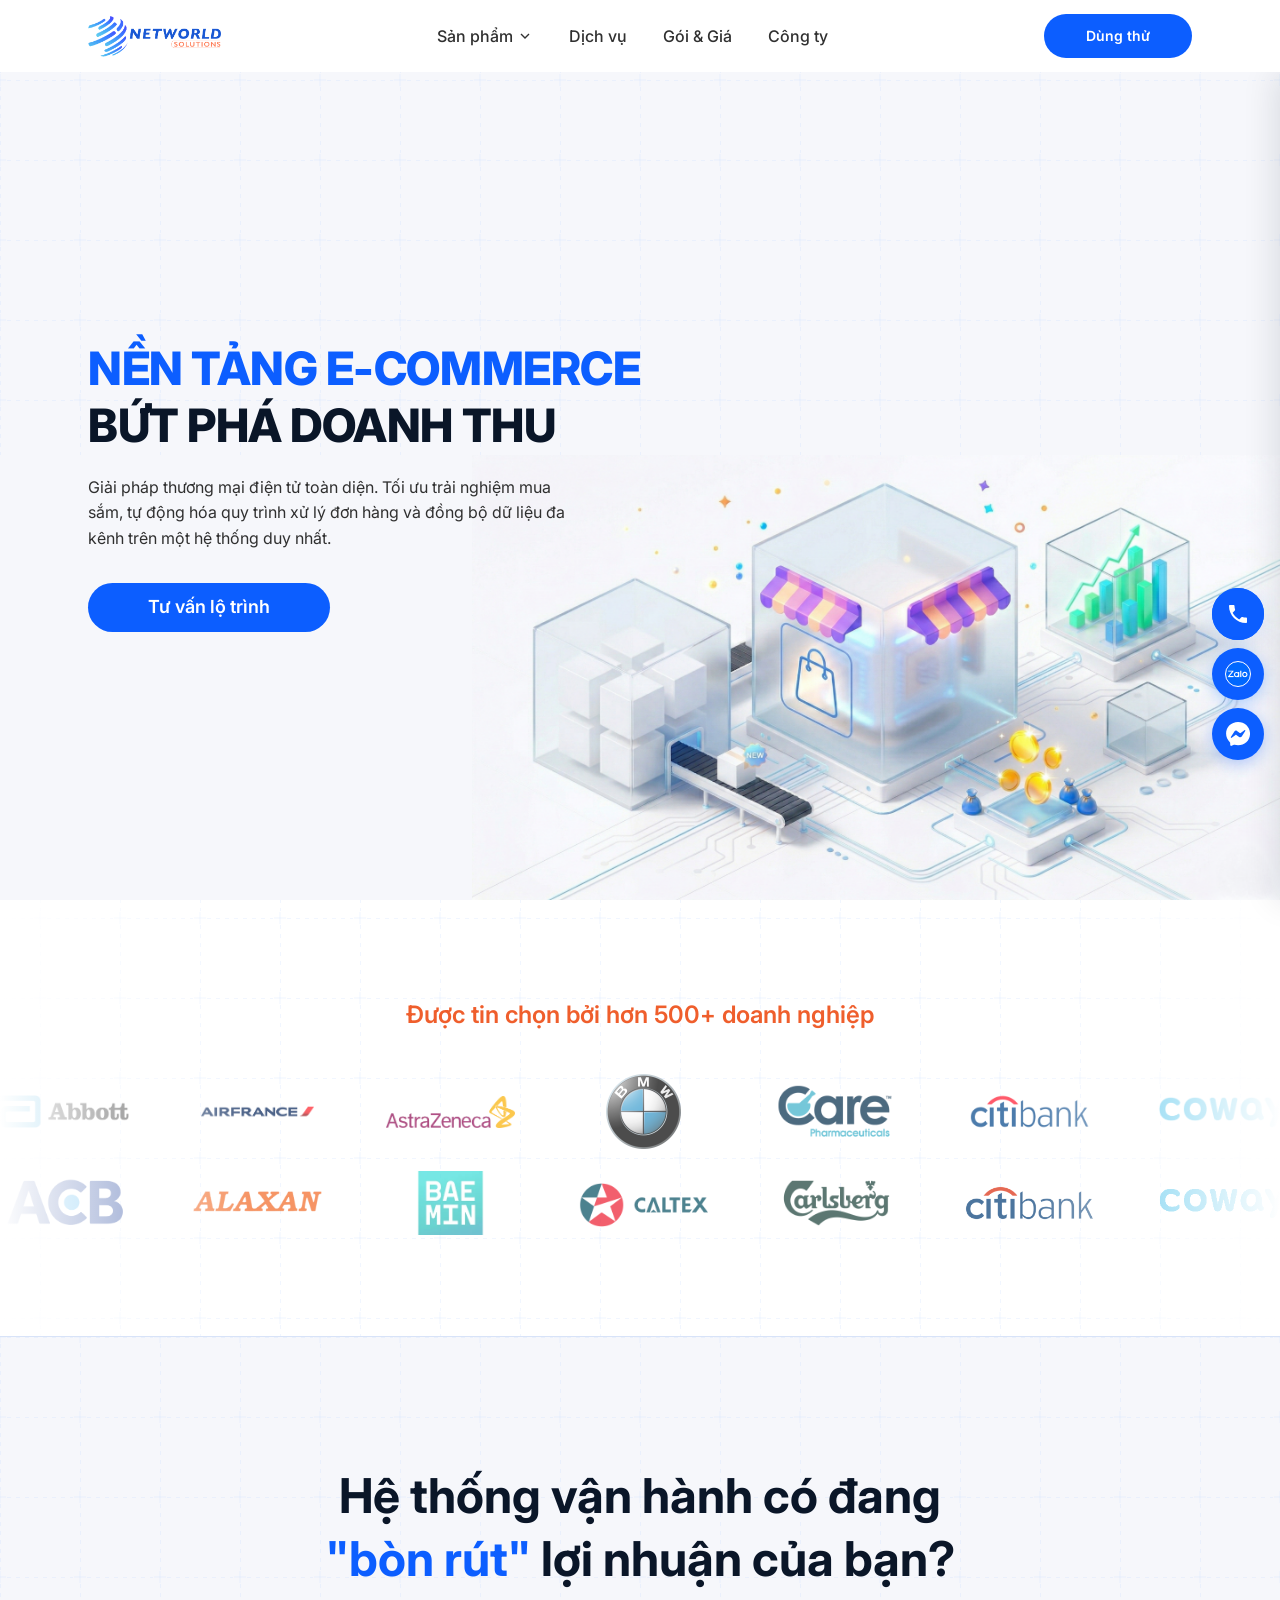
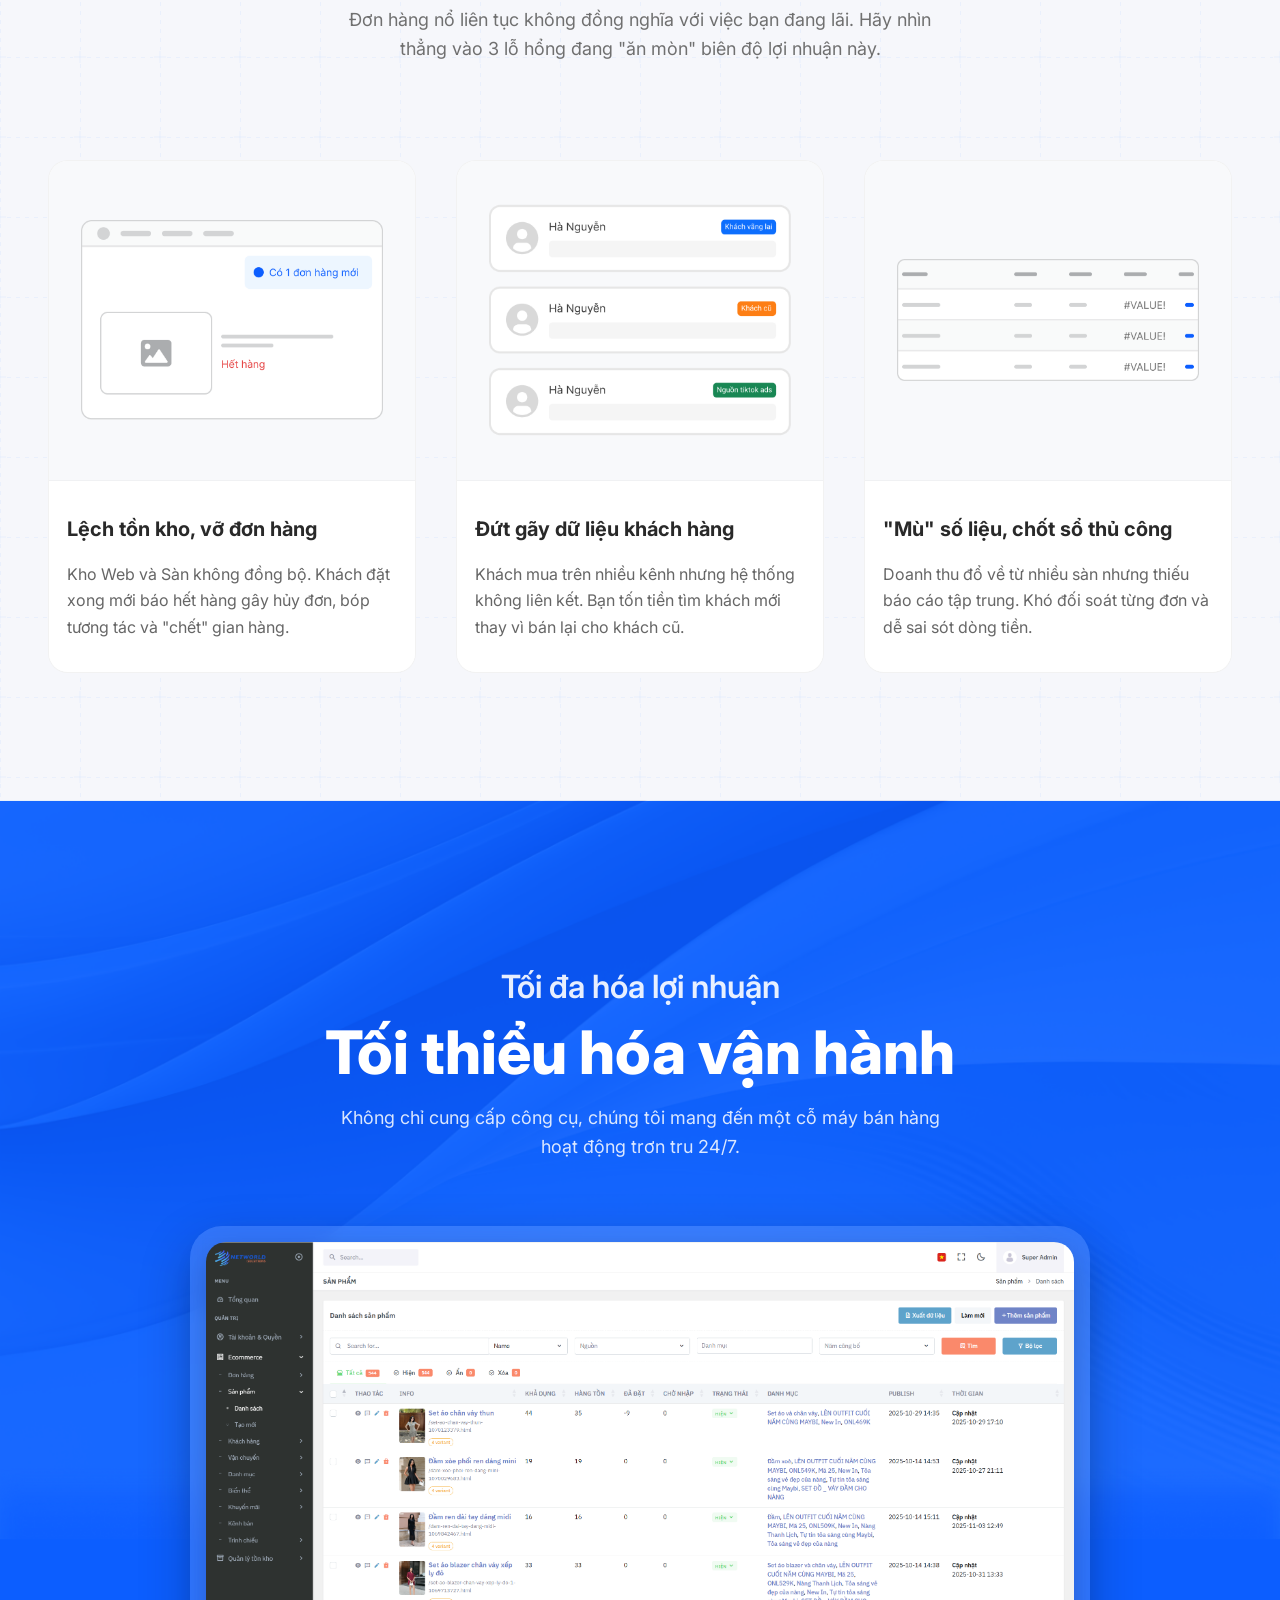
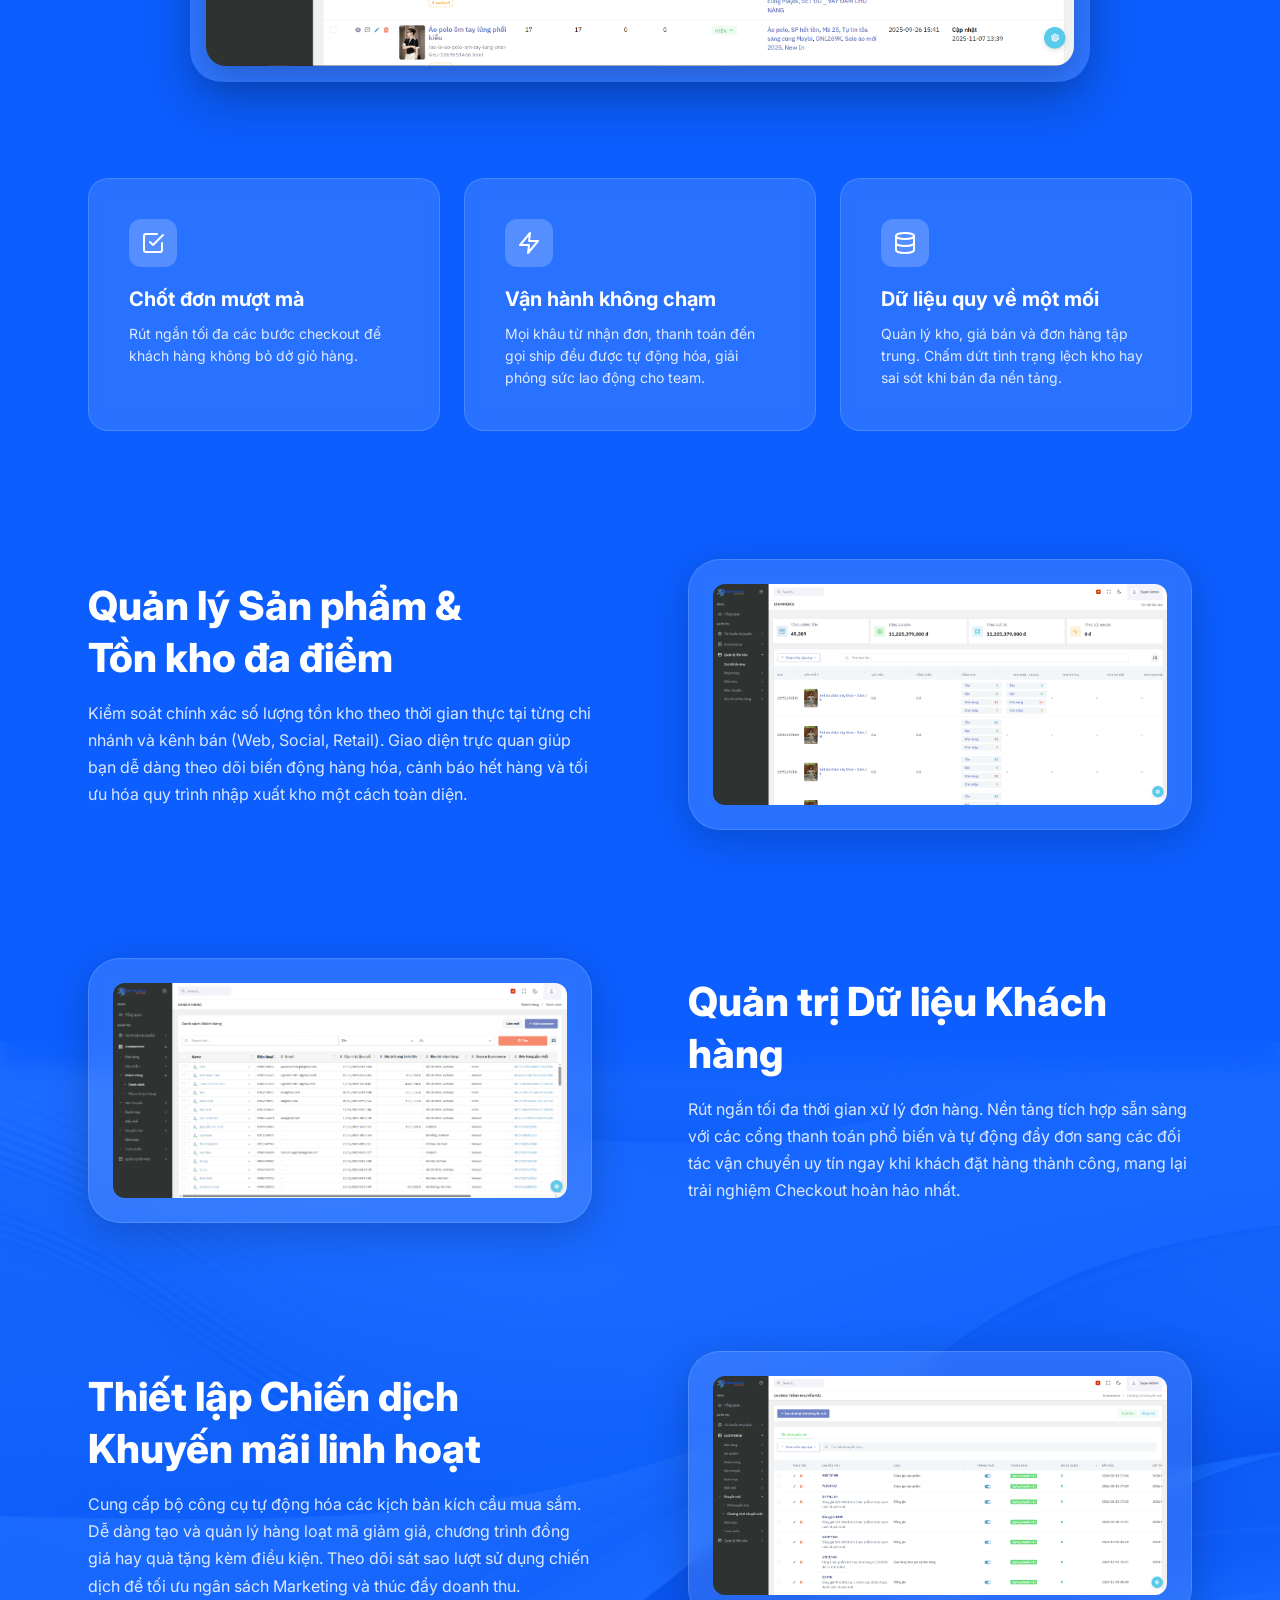
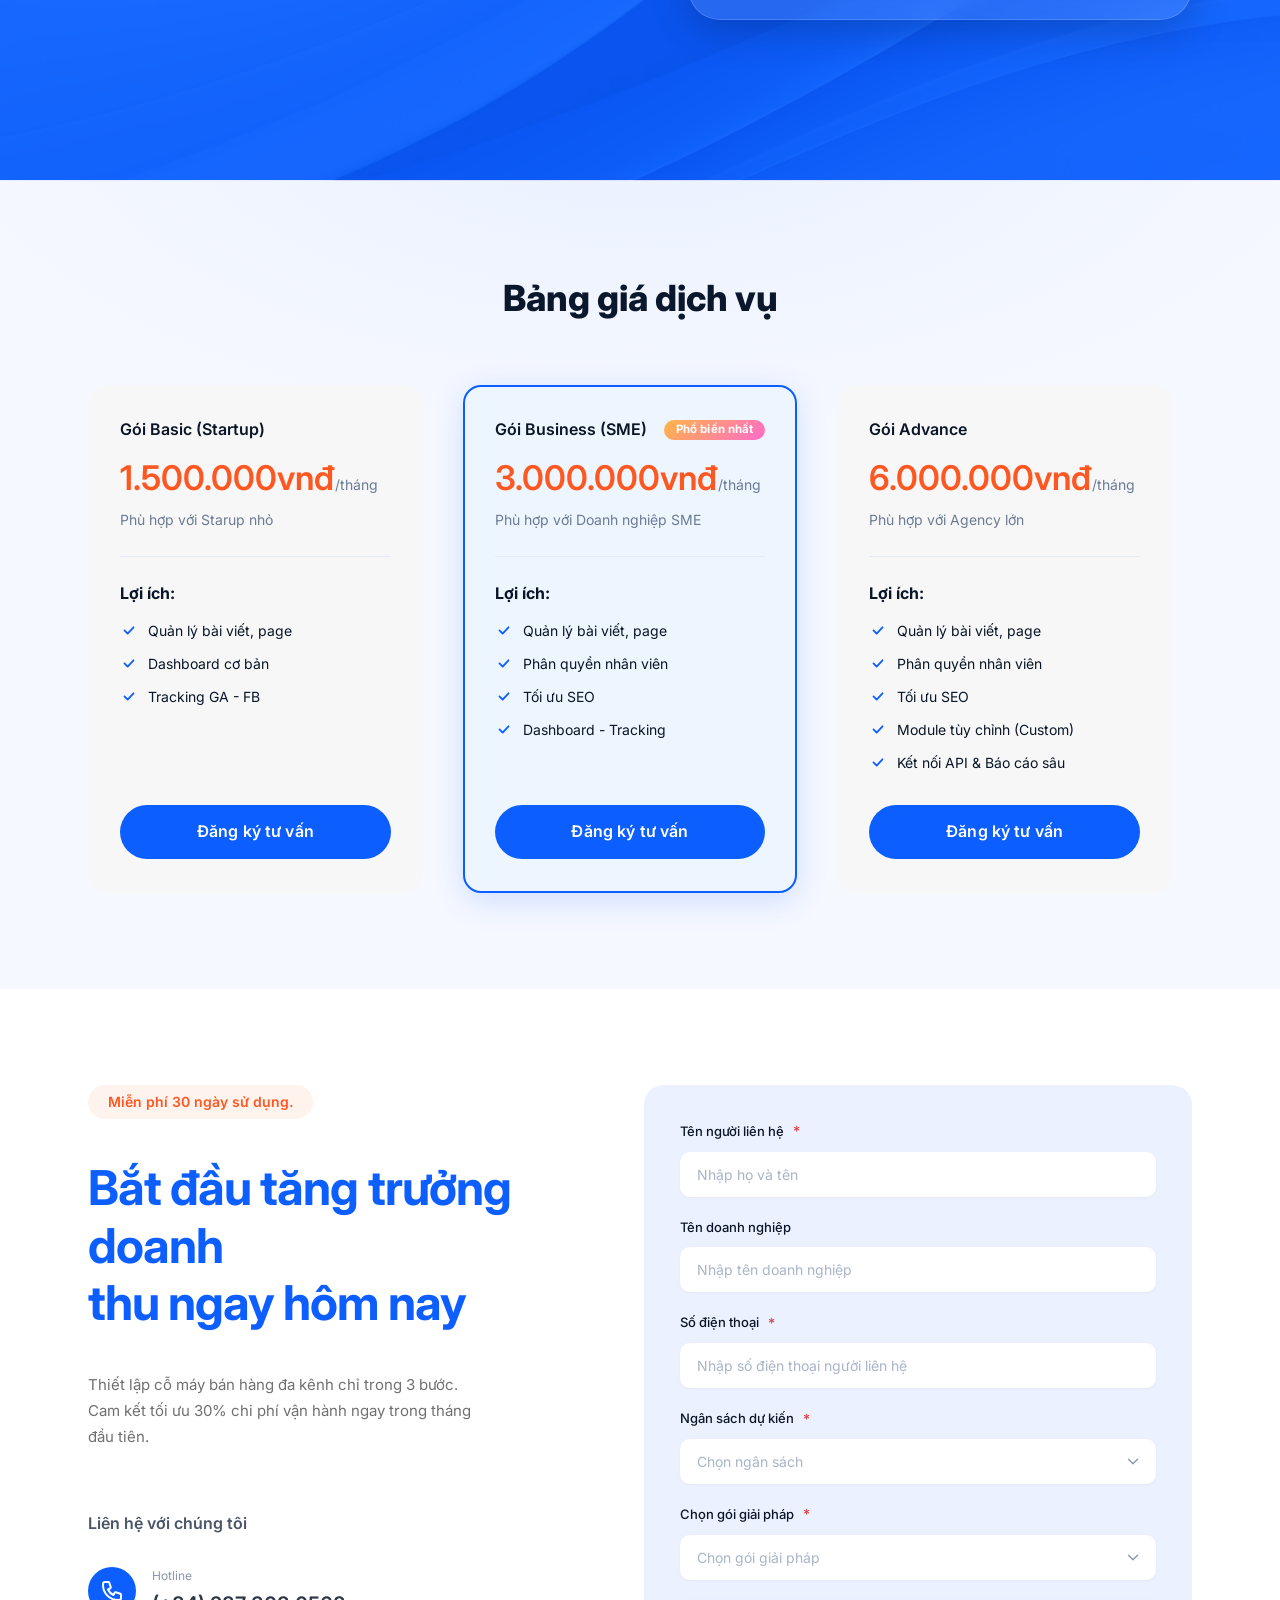
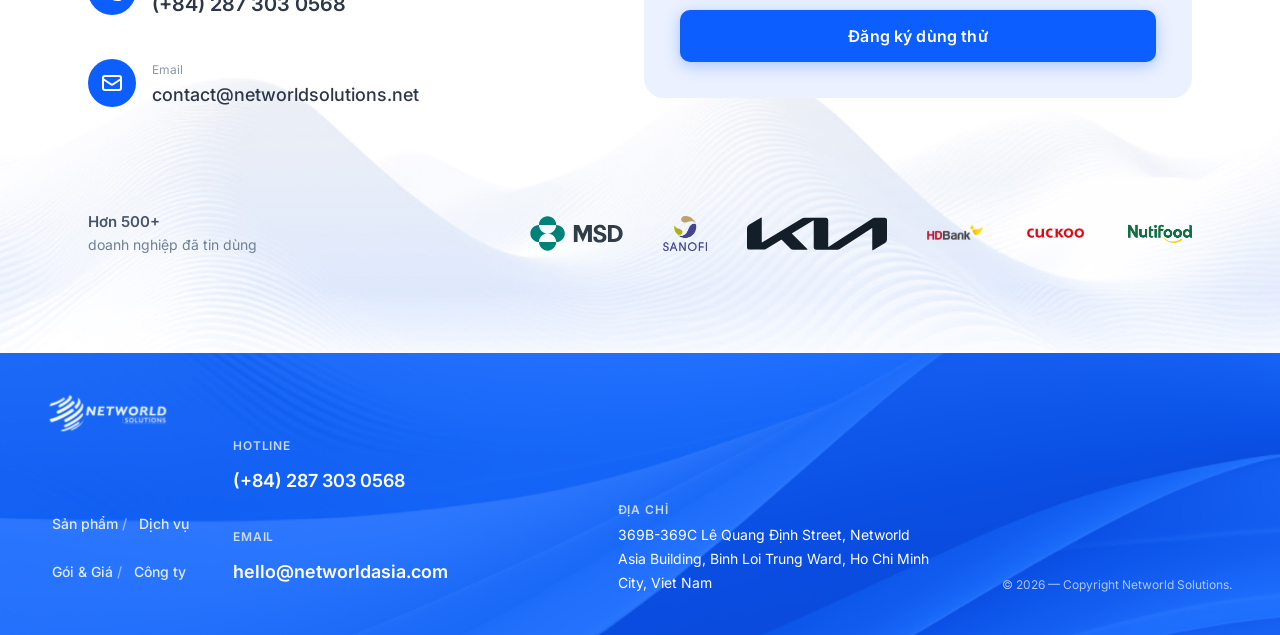
==== commit b75670d5: "update page ecom" ====
--- a/ecommerce.html
+++ b/ecommerce.html
@@ -24,6 +24,12 @@
 
     <!-- Page CSS -->
     <link rel="stylesheet" href="assets/css/page-ecommerce/hero.css" />
+    <link rel="stylesheet" href="assets/css/page-ecommerce/detail.css" />
+    <link rel="stylesheet" href="assets/css/trust-metrics.css" />
+    <link rel="stylesheet" href="https://cdn.jsdelivr.net/npm/swiper@11/swiper-bundle.min.css" />
+    <link rel="stylesheet" href="assets/css/pricing.css" />
+    <link rel="stylesheet" href="assets/css/multiplatform.css" />
+    <link rel="stylesheet" href="assets/css/contact-form.css" />
 
 </head>
 
@@ -162,105 +168,840 @@
 
                 <!-- Left: Copy -->
                 <div class="ec-hero__copy">
-                    <span class="ec-hero__eyebrow">Giải pháp Thương mại Điện tử</span>
-
                     <h1 class="ec-hero__heading">
-                        <span class="ec-hero__heading-accent">Nền tảng E-Commerce</span>
-                        <span class="ec-hero__heading-main">Bứt phá doanh thu</span>
+                        <span class="ec-hero__heading-accent">NỀN TẢNG E-COMMERCE</span>
+                        <span class="ec-hero__heading-main">BỨT PHÁ DOANH THU</span>
                     </h1>
 
                     <p class="ec-hero__desc">
-                        Giải pháp thương mại điện tử toàn diện. Tối ưu trải nghiệm mua sắm,
-                        tự động hóa quy trình xử lý đơn hàng và đồng bộ dữ liệu đa kênh
-                        trên một hệ thống duy nhất.
+                        Giải pháp thương mại điện tử toàn diện. Tối ưu trải nghiệm mua
+                        sắm, tự động hóa quy trình xử lý đơn hàng và đồng bộ dữ liệu
+                        đa kênh trên một hệ thống duy nhất.
                     </p>
 
                     <div class="ec-hero__actions">
                         <a href="#contact" class="ec-hero__cta" id="hero-cta-primary">
                             Tư vấn lộ trình
                         </a>
-                        <a href="#features" class="ec-hero__link" id="hero-cta-secondary">
-                            Xem tính năng
-                            <svg width="16" height="16" viewBox="0 0 24 24" fill="none" stroke="currentColor"
-                                stroke-width="2" stroke-linecap="round" stroke-linejoin="round" aria-hidden="true">
-                                <path d="M5 12h14M12 5l7 7-7 7" />
-                            </svg>
-                        </a>
-                    </div>
-
-                    <!-- Stats -->
-                    <div class="ec-hero__stats">
-                        <div>
-                            <div class="ec-hero__stat-value">+40%</div>
-                            <div class="ec-hero__stat-label">Tỷ lệ chuyển đổi</div>
-                        </div>
-                        <div>
-                            <div class="ec-hero__stat-value">3×</div>
-                            <div class="ec-hero__stat-label">Tốc độ xử lý đơn</div>
-                        </div>
-                        <div>
-                            <div class="ec-hero__stat-value">100+</div>
-                            <div class="ec-hero__stat-label">Khách hàng doanh nghiệp</div>
-                        </div>
-                    </div>
-                </div>
-
-            </div>
+                    </div>
+                </div>
 
             </div>
         </section>
 
+        <!-- TRUST & LOGOS -->
+        <section class="trust" aria-labelledby="trust-heading">
+            <h2 class="trust__title" id="trust-heading">Được tin chọn bởi hơn 500+ doanh nghiệp</h2>
+            <div class="trust__marquee-container">
+                <div class="trust__marquee">
+                    <div class="trust__marquee-content">
+                        <div class="item-logo"><img src="assets/images/logo-branch/Abbott-png-300x77.png"
+                                alt="Abbott png 300x77" />
+                        </div>
+                        <div class="item-logo"><img src="assets/images/logo-branch/airfrance.png" alt="airfrance" />
+                        </div>
+                        <div class="item-logo"><img src="assets/images/logo-branch/AstraZeneca-300x73.webp"
+                                alt="AstraZeneca 300x73" /></div>
+                        <div class="item-logo"><img src="assets/images/logo-branch/bmw.png" alt="bmw" /></div>
+                        <div class="item-logo"><img src="assets/images/logo-branch/Care-png.png" alt="Care png" /></div>
+                        <div class="item-logo"><img src="assets/images/logo-branch/Citibank-png-300x188.png"
+                                alt="Citibank png 300x188" /></div>
+                        <div class="item-logo"><img src="assets/images/logo-branch/coway-logo.png" alt="coway logo" />
+                        </div>
+                        <div class="item-logo"><img src="assets/images/logo-branch/cuckoo-logo.png" alt="cuckoo logo" />
+                        </div>
+                        <div class="item-logo"><img src="assets/images/logo-branch/Danisa.webp" alt="Danisa" /></div>
+                        <div class="item-logo"><img src="assets/images/logo-branch/dermatix-png.png"
+                                alt="dermatix png" /></div>
+                        <div class="item-logo"><img src="assets/images/logo-branch/Enervon-c-scaled-1-300x212.webp"
+                                alt="Enervon c scaled 1 300x212" /></div>
+                        <div class="item-logo"><img src="assets/images/logo-branch/friso-logo.png" alt="friso logo" />
+                        </div>
+                        <div class="item-logo"><img src="assets/images/logo-branch/hdbank-300px.png"
+                                alt="hdbank 300px" /></div>
+                        <div class="item-logo"><img src="assets/images/logo-branch/Hung-Loc-Phat-300x234.png"
+                                alt="Hung Loc Phat 300x234" /></div>
+                        <div class="item-logo"><img src="assets/images/logo-branch/Johnson-png-300x90.png"
+                                alt="Johnson png 300x90" />
+                        </div>
+                        <div class="item-logo"><img src="assets/images/logo-branch/karofi.png" alt="karofi" /></div>
+                        <div class="item-logo"><img src="assets/images/logo-branch/KIA_logo3.svg" alt="KIA logo3" />
+                        </div>
+                        <div class="item-logo"><img src="assets/images/logo-branch/lenovo.jpeg" alt="lenovo" /></div>
+                        <div class="item-logo"><img src="assets/images/logo-branch/logo-kun.png" alt="logo kun" /></div>
+                        <div class="item-logo"><img src="assets/images/logo-branch/LOreal-png-300x188.png"
+                                alt="LOreal png 300x188" />
+                        </div>
+                        <div class="item-logo"><img src="assets/images/logo-branch/macallan-png-1.webp"
+                                alt="macallan png 1" /></div>
+                        <div class="item-logo"><img src="assets/images/logo-branch/maybi-logo.png" alt="maybi logo" />
+                        </div>
+                        <div class="item-logo"><img src="assets/images/logo-branch/Michelin-png-1-300x188.webp"
+                                alt="Michelin png 1 300x188" /></div>
+                        <div class="item-logo"><img src="assets/images/logo-branch/namabank.png" alt="namabank" /></div>
+                        <div class="item-logo"><img src="assets/images/logo-branch/novartis.png" alt="novartis" /></div>
+                        <div class="item-logo"><img src="assets/images/logo-branch/OPV-png.png" alt="OPV png" /></div>
+                        <div class="item-logo"><img src="assets/images/logo-branch/pocky.png" alt="pocky" /></div>
+                        <div class="item-logo"><img src="assets/images/logo-branch/Sanofi-300x63.webp"
+                                alt="Sanofi 300x63" /></div>
+                        <div class="item-logo"><img src="assets/images/logo-branch/sapporo.png" alt="sapporo" /></div>
+                        <div class="item-logo"><img src="assets/images/logo-branch/schneider.png" alt="schneider" />
+                        </div>
+                        <div class="item-logo"><img src="assets/images/logo-branch/Shiseido_logo.png"
+                                alt="Shiseido logo" /></div>
+                        <div class="item-logo"><img src="assets/images/logo-branch/TCL-png-300px.png"
+                                alt="TCL png 300px" /></div>
+                        <div class="item-logo"><img src="assets/images/logo-branch/thtruemilk.jpeg" alt="thtruemilk" />
+                        </div>
+                        <div class="item-logo"><img src="assets/images/logo-branch/uniben.png" alt="uniben" /></div>
+                        <div class="item-logo"><img
+                                src="assets/images/logo-branch/Vietnam_Airlines-png-scaled-1-300x42.webp"
+                                alt="Vietnam Airlines png scaled 1 300x42" /></div>
+                        <div class="item-logo"><img src="assets/images/logo-branch/Zespri_Kiwifruit-png-300x240.png"
+                                alt="Zespri Kiwifruit png 300x240" /></div>
+                    </div>
+                    <div class="trust__marquee-content" aria-hidden="true">
+                        <div class="item-logo"><img src="assets/images/logo-branch/Abbott-png-300x77.png"
+                                alt="Abbott png 300x77" />
+                        </div>
+                        <div class="item-logo"><img src="assets/images/logo-branch/airfrance.png" alt="airfrance" />
+                        </div>
+                        <div class="item-logo"><img src="assets/images/logo-branch/AstraZeneca-300x73.webp"
+                                alt="AstraZeneca 300x73" /></div>
+                        <div class="item-logo"><img src="assets/images/logo-branch/bmw.png" alt="bmw" /></div>
+                        <div class="item-logo"><img src="assets/images/logo-branch/Care-png.png" alt="Care png" /></div>
+                        <div class="item-logo"><img src="assets/images/logo-branch/Citibank-png-300x188.png"
+                                alt="Citibank png 300x188" /></div>
+                        <div class="item-logo"><img src="assets/images/logo-branch/coway-logo.png" alt="coway logo" />
+                        </div>
+                        <div class="item-logo"><img src="assets/images/logo-branch/cuckoo-logo.png" alt="cuckoo logo" />
+                        </div>
+                        <div class="item-logo"><img src="assets/images/logo-branch/Danisa.webp" alt="Danisa" /></div>
+                        <div class="item-logo"><img src="assets/images/logo-branch/dermatix-png.png"
+                                alt="dermatix png" /></div>
+                        <div class="item-logo"><img src="assets/images/logo-branch/Enervon-c-scaled-1-300x212.webp"
+                                alt="Enervon c scaled 1 300x212" /></div>
+                        <div class="item-logo"><img src="assets/images/logo-branch/friso-logo.png" alt="friso logo" />
+                        </div>
+                        <div class="item-logo"><img src="assets/images/logo-branch/hdbank-300px.png"
+                                alt="hdbank 300px" /></div>
+                        <div class="item-logo"><img src="assets/images/logo-branch/Hung-Loc-Phat-300x234.png"
+                                alt="Hung Loc Phat 300x234" /></div>
+                        <div class="item-logo"><img src="assets/images/logo-branch/Johnson-png-300x90.png"
+                                alt="Johnson png 300x90" />
+                        </div>
+                        <div class="item-logo"><img src="assets/images/logo-branch/karofi.png" alt="karofi" /></div>
+                        <div class="item-logo"><img src="assets/images/logo-branch/KIA_logo3.svg" alt="KIA logo3" />
+                        </div>
+                        <div class="item-logo"><img src="assets/images/logo-branch/lenovo.jpeg" alt="lenovo" /></div>
+                        <div class="item-logo"><img src="assets/images/logo-branch/logo-kun.png" alt="logo kun" /></div>
+                        <div class="item-logo"><img src="assets/images/logo-branch/LOreal-png-300x188.png"
+                                alt="LOreal png 300x188" />
+                        </div>
+                        <div class="item-logo"><img src="assets/images/logo-branch/macallan-png-1.webp"
+                                alt="macallan png 1" /></div>
+                        <div class="item-logo"><img src="assets/images/logo-branch/maybi-logo.png" alt="maybi logo" />
+                        </div>
+                        <div class="item-logo"><img src="assets/images/logo-branch/Michelin-png-1-300x188.webp"
+                                alt="Michelin png 1 300x188" /></div>
+                        <div class="item-logo"><img src="assets/images/logo-branch/namabank.png" alt="namabank" /></div>
+                        <div class="item-logo"><img src="assets/images/logo-branch/novartis.png" alt="novartis" /></div>
+                        <div class="item-logo"><img src="assets/images/logo-branch/OPV-png.png" alt="OPV png" /></div>
+                        <div class="item-logo"><img src="assets/images/logo-branch/pocky.png" alt="pocky" /></div>
+                        <div class="item-logo"><img src="assets/images/logo-branch/Sanofi-300x63.webp"
+                                alt="Sanofi 300x63" /></div>
+                        <div class="item-logo"><img src="assets/images/logo-branch/sapporo.png" alt="sapporo" /></div>
+                        <div class="item-logo"><img src="assets/images/logo-branch/schneider.png" alt="schneider" />
+                        </div>
+                        <div class="item-logo"><img src="assets/images/logo-branch/Shiseido_logo.png"
+                                alt="Shiseido logo" /></div>
+                        <div class="item-logo"><img src="assets/images/logo-branch/TCL-png-300px.png"
+                                alt="TCL png 300px" /></div>
+                        <div class="item-logo"><img src="assets/images/logo-branch/thtruemilk.jpeg" alt="thtruemilk" />
+                        </div>
+                        <div class="item-logo"><img src="assets/images/logo-branch/uniben.png" alt="uniben" /></div>
+                        <div class="item-logo"><img
+                                src="assets/images/logo-branch/Vietnam_Airlines-png-scaled-1-300x42.webp"
+                                alt="Vietnam Airlines png scaled 1 300x42" /></div>
+                        <div class="item-logo"><img src="assets/images/logo-branch/Zespri_Kiwifruit-png-300x240.png"
+                                alt="Zespri Kiwifruit png 300x240" /></div>
+                    </div>
+                </div>
+                <div class="trust__marquee trust__marquee--reverse">
+                    <div class="trust__marquee-content">
+                        <div class="item-logo"><img src="assets/images/logo-branch/acb.png" alt="acb" /></div>
+                        <div class="item-logo"><img src="assets/images/logo-branch/Alaxan-300x225.png"
+                                alt="Alaxan 300x225" /></div>
+                        <div class="item-logo"><img src="assets/images/logo-branch/Baemin-png-300x150.webp"
+                                alt="Baemin png 300x150" /></div>
+                        <div class="item-logo"><img src="assets/images/logo-branch/caltex.png" alt="caltex" /></div>
+                        <div class="item-logo"><img src="assets/images/logo-branch/Carlsberg.webp" alt="Carlsberg" />
+                        </div>
+                        <div class="item-logo"><img src="assets/images/logo-branch/citibank.png" alt="citibank" /></div>
+                        <div class="item-logo"><img src="assets/images/logo-branch/coway.png" alt="coway" /></div>
+                        <div class="item-logo"><img src="assets/images/logo-branch/cuckoo.png" alt="cuckoo" /></div>
+                        <div class="item-logo"><img src="assets/images/logo-branch/Danone-png-232x300.webp"
+                                alt="Danone png 232x300" /></div>
+                        <div class="item-logo"><img src="assets/images/logo-branch/dutchlady-logo.png"
+                                alt="dutchlady logo" /></div>
+                        <div class="item-logo"><img src="assets/images/logo-branch/Envy-300x125.png"
+                                alt="Envy 300x125" /></div>
+                        <div class="item-logo"><img src="assets/images/logo-branch/Greenfeed-300x235.png"
+                                alt="Greenfeed 300x235" />
+                        </div>
+                        <div class="item-logo"><img src="assets/images/logo-branch/hiruscar-logo.png"
+                                alt="hiruscar logo" /></div>
+                        <div class="item-logo"><img src="assets/images/logo-branch/Huyndai-png-300x200.webp"
+                                alt="Huyndai png 300x200" /></div>
+                        <div class="item-logo"><img src="assets/images/logo-branch/K+.jpg" alt="K+" /></div>
+                        <div class="item-logo"><img src="assets/images/logo-branch/kbank.png" alt="kbank" /></div>
+                        <div class="item-logo"><img src="assets/images/logo-branch/large-logo.png" alt="large logo" />
+                        </div>
+                        <div class="item-logo"><img src="assets/images/logo-branch/logo-cafepho.png"
+                                alt="logo cafepho" /></div>
+                        <div class="item-logo"><img src="assets/images/logo-branch/logo-sensacool-1.png"
+                                alt="logo sensacool 1" />
+                        </div>
+                        <div class="item-logo"><img src="assets/images/logo-branch/loreal.png" alt="loreal" /></div>
+                        <div class="item-logo"><img src="assets/images/logo-branch/macallan.png" alt="macallan" /></div>
+                        <div class="item-logo"><img src="assets/images/logo-branch/Mega-we-care-png-300x137.webp"
+                                alt="Mega we care png 300x137" /></div>
+                        <div class="item-logo"><img src="assets/images/logo-branch/Motul-png-300x214.png"
+                                alt="Motul png 300x214" />
+                        </div>
+                        <div class="item-logo"><img src="assets/images/logo-branch/Naver-png-300x58.png"
+                                alt="Naver png 300x58" />
+                        </div>
+                        <div class="item-logo"><img src="assets/images/logo-branch/nutifood.png" alt="nutifood" /></div>
+                        <div class="item-logo"><img src="assets/images/logo-branch/pharmaceuticals.jpg"
+                                alt="pharmaceuticals" /></div>
+                        <div class="item-logo"><img src="assets/images/logo-branch/roche.png" alt="roche" /></div>
+                        <div class="item-logo"><img src="assets/images/logo-branch/sanofi.png" alt="sanofi" /></div>
+                        <div class="item-logo"><img src="assets/images/logo-branch/SCB-png-300x124.png"
+                                alt="SCB png 300x124" /></div>
+                        <div class="item-logo"><img src="assets/images/logo-branch/Shema-1.webp" alt="Shema 1" /></div>
+                        <div class="item-logo"><img src="assets/images/logo-branch/siemens.jpeg" alt="siemens" /></div>
+                        <div class="item-logo"><img src="assets/images/logo-branch/techcom.png" alt="techcom" /></div>
+                        <div class="item-logo"><img src="assets/images/logo-branch/traphaco.png" alt="traphaco" /></div>
+                        <div class="item-logo"><img src="assets/images/logo-branch/vedan-png-300x78.png"
+                                alt="vedan png 300x78" />
+                        </div>
+                        <div class="item-logo"><img src="assets/images/logo-branch/vinasoy-300px.png"
+                                alt="vinasoy 300px" /></div>
+                    </div>
+                    <div class="trust__marquee-content" aria-hidden="true">
+                        <div class="item-logo"><img src="assets/images/logo-branch/acb.png" alt="acb" /></div>
+                        <div class="item-logo"><img src="assets/images/logo-branch/Alaxan-300x225.png"
+                                alt="Alaxan 300x225" /></div>
+                        <div class="item-logo"><img src="assets/images/logo-branch/Baemin-png-300x150.webp"
+                                alt="Baemin png 300x150" /></div>
+                        <div class="item-logo"><img src="assets/images/logo-branch/caltex.png" alt="caltex" /></div>
+                        <div class="item-logo"><img src="assets/images/logo-branch/Carlsberg.webp" alt="Carlsberg" />
+                        </div>
+                        <div class="item-logo"><img src="assets/images/logo-branch/citibank.png" alt="citibank" /></div>
+                        <div class="item-logo"><img src="assets/images/logo-branch/coway.png" alt="coway" /></div>
+                        <div class="item-logo"><img src="assets/images/logo-branch/cuckoo.png" alt="cuckoo" /></div>
+                        <div class="item-logo"><img src="assets/images/logo-branch/Danone-png-232x300.webp"
+                                alt="Danone png 232x300" /></div>
+                        <div class="item-logo"><img src="assets/images/logo-branch/dutchlady-logo.png"
+                                alt="dutchlady logo" /></div>
+                        <div class="item-logo"><img src="assets/images/logo-branch/Envy-300x125.png"
+                                alt="Envy 300x125" /></div>
+                        <div class="item-logo"><img src="assets/images/logo-branch/Greenfeed-300x235.png"
+                                alt="Greenfeed 300x235" />
+                        </div>
+                        <div class="item-logo"><img src="assets/images/logo-branch/hiruscar-logo.png"
+                                alt="hiruscar logo" /></div>
+                        <div class="item-logo"><img src="assets/images/logo-branch/Huyndai-png-300x200.webp"
+                                alt="Huyndai png 300x200" /></div>
+                        <div class="item-logo"><img src="assets/images/logo-branch/K+.jpg" alt="K+" /></div>
+                        <div class="item-logo"><img src="assets/images/logo-branch/kbank.png" alt="kbank" /></div>
+                        <div class="item-logo"><img src="assets/images/logo-branch/large-logo.png" alt="large logo" />
+                        </div>
+                        <div class="item-logo"><img src="assets/images/logo-branch/logo-cafepho.png"
+                                alt="logo cafepho" /></div>
+                        <div class="item-logo"><img src="assets/images/logo-branch/logo-sensacool-1.png"
+                                alt="logo sensacool 1" />
+                        </div>
+                        <div class="item-logo"><img src="assets/images/logo-branch/loreal.png" alt="loreal" /></div>
+                        <div class="item-logo"><img src="assets/images/logo-branch/macallan.png" alt="macallan" /></div>
+                        <div class="item-logo"><img src="assets/images/logo-branch/Mega-we-care-png-300x137.webp"
+                                alt="Mega we care png 300x137" /></div>
+                        <div class="item-logo"><img src="assets/images/logo-branch/Motul-png-300x214.png"
+                                alt="Motul png 300x214" />
+                        </div>
+                        <div class="item-logo"><img src="assets/images/logo-branch/Naver-png-300x58.png"
+                                alt="Naver png 300x58" />
+                        </div>
+                        <div class="item-logo"><img src="assets/images/logo-branch/nutifood.png" alt="nutifood" /></div>
+                        <div class="item-logo"><img src="assets/images/logo-branch/pharmaceuticals.jpg"
+                                alt="pharmaceuticals" /></div>
+                        <div class="item-logo"><img src="assets/images/logo-branch/roche.png" alt="roche" /></div>
+                        <div class="item-logo"><img src="assets/images/logo-branch/sanofi.png" alt="sanofi" /></div>
+                        <div class="item-logo"><img src="assets/images/logo-branch/SCB-png-300x124.png"
+                                alt="SCB png 300x124" /></div>
+                        <div class="item-logo"><img src="assets/images/logo-branch/Shema-1.webp" alt="Shema 1" /></div>
+                        <div class="item-logo"><img src="assets/images/logo-branch/siemens.jpeg" alt="siemens" /></div>
+                        <div class="item-logo"><img src="assets/images/logo-branch/techcom.png" alt="techcom" /></div>
+                        <div class="item-logo"><img src="assets/images/logo-branch/traphaco.png" alt="traphaco" /></div>
+                        <div class="item-logo"><img src="assets/images/logo-branch/vedan-png-300x78.png"
+                                alt="vedan png 300x78" />
+                        </div>
+                        <div class="item-logo"><img src="assets/images/logo-branch/vinasoy-300px.png"
+                                alt="vinasoy 300px" /></div>
+                    </div>
+                </div>
+            </div>
+        </section>
+
         <!-- ── Feature Cards ── -->
-        <section class="ec-features" id="features" aria-label="Tính năng nổi bật">
+        <section class="ec-features" id="features" aria-label="Những lỗ hổng vận hành">
+            <div class="ec-features__header">
+                <h2 class="ec-features__heading">
+                    Hệ thống vận hành có đang<br>
+                    <span class="ec-features__heading-accent">"bòn rút"</span> lợi nhuận của bạn?
+                </h2>
+                <p class="ec-features__desc">
+                    Đơn hàng nổ liên tục không đồng nghĩa với việc bạn đang lãi. Hãy nhìn<br>
+                    thẳng vào 3 lỗ hổng đang "ăn mòn" biên độ lợi nhuận này.
+                </p>
+            </div>
+
             <div class="ec-features__inner">
 
                 <div class="ec-feature-card">
-                    <div class="ec-feature-card__icon">
-                        <svg width="24" height="24" viewBox="0 0 24 24" fill="none" stroke="currentColor"
-                            stroke-width="2" stroke-linecap="round" stroke-linejoin="round">
-                            <rect width="20" height="14" x="2" y="5" rx="2" />
-                            <path d="m2 10 20 0" />
-                        </svg>
-                    </div>
-                    <div class="ec-feature-card__title">Đa kênh bán hàng</div>
-                    <p class="ec-feature-card__desc">
-                        Quản lý tập trung Shopee, Lazada, TikTok Shop, Website trong một dashboard duy nhất.
-                        Tự động đồng bộ tồn kho, giá và đơn hàng theo thời gian thực.
+                    <div class="ec-feature-card__visual">
+                        <img src="assets/images/page-ecommerce/feature-1.png" alt="Lệch tồn kho, vỡ đơn hàng"
+                            class="ec-feature-card__img" />
+                    </div>
+                    <div class="ec-feature-card__content">
+                        <h3 class="ec-feature-card__title">Lệch tồn kho, vỡ đơn hàng</h3>
+                        <p class="ec-feature-card__desc">
+                            Kho Web và Sàn không đồng bộ. Khách đặt xong mới báo hết hàng gây hủy đơn, bóp tương tác và
+                            "chết" gian hàng.
+                        </p>
+                    </div>
+                </div>
+
+                <div class="ec-feature-card">
+                    <div class="ec-feature-card__visual">
+                        <img src="assets/images/page-ecommerce/feature-2.png" alt="Đứt gãy dữ liệu khách hàng"
+                            class="ec-feature-card__img" />
+                    </div>
+                    <div class="ec-feature-card__content">
+                        <h3 class="ec-feature-card__title">Đứt gãy dữ liệu khách hàng</h3>
+                        <p class="ec-feature-card__desc">
+                            Khách mua trên nhiều kênh nhưng hệ thống không liên kết. Bạn tốn tiền tìm khách mới thay vì
+                            bán lại cho khách cũ.
+                        </p>
+                    </div>
+                </div>
+
+                <div class="ec-feature-card">
+                    <div class="ec-feature-card__visual">
+                        <img src="assets/images/page-ecommerce/feature-3.png" alt="Mù số liệu, chốt sổ thủ công"
+                            class="ec-feature-card__img" />
+                    </div>
+                    <div class="ec-feature-card__content">
+                        <h3 class="ec-feature-card__title">"Mù" số liệu, chốt sổ thủ công</h3>
+                        <p class="ec-feature-card__desc">
+                            Doanh thu đổ về từ nhiều sàn nhưng thiếu báo cáo tập trung. Khó đối soát từng đơn và dễ sai
+                            sót dòng tiền.
+                        </p>
+                    </div>
+                </div>
+
+            </div>
+        </section>
+
+        <!-- ── E-Commerce Detail ── -->
+        <section class="ec-detail" id="ecommerce-detail" aria-label="Chi tiết nền tảng">
+            <div class="ec-detail__wave-top"></div>
+            <div class="ec-detail__wave-bottom"></div>
+            <div class="container">
+                <!-- Block 1 -->
+                <div class="ec-detail__block-1">
+                    <h2 class="ec-detail__heading">Tối đa hóa lợi nhuận</h2>
+                    <div class="ec-detail__subheading">Tối thiểu hóa vận hành</div>
+                    <p class="ec-detail__desc">
+                        Không chỉ cung cấp công cụ, chúng tôi mang đến một cỗ máy bán hàng hoạt động trơn tru 24/7.
                     </p>
-                </div>
-
-                <div class="ec-feature-card">
-                    <div class="ec-feature-card__icon">
-                        <svg width="24" height="24" viewBox="0 0 24 24" fill="none" stroke="currentColor"
-                            stroke-width="2" stroke-linecap="round" stroke-linejoin="round">
-                            <path d="M12 2L2 7l10 5 10-5-10-5z" />
-                            <path d="M2 17l10 5 10-5" />
-                            <path d="M2 12l10 5 10-5" />
-                        </svg>
-                    </div>
-                    <div class="ec-feature-card__title">Tự động hoá vận hành</div>
-                    <p class="ec-feature-card__desc">
-                        Tự động xác nhận, phân phối và theo dõi đơn hàng. Tích hợp sẵn với
-                        các đơn vị vận chuyển lớn như GHN, GHTK, J&T, Viettel Post.
+                    <div class="ec-detail__main-img">
+                        <img src="assets/images/page-ecommerce/bg-detail-img-1.png" alt="E-commerce Dashboard" />
+                    </div>
+                    <div class="ec-detail__grid">
+                        <div class="ec-detail__card">
+                            <div class="ec-detail__card-icon">
+                                <svg width="24" height="24" viewBox="0 0 24 24" fill="none" stroke="currentColor"
+                                    stroke-width="2" stroke-linecap="round" stroke-linejoin="round">
+                                    <path d="M9 11l3 3L22 4"></path>
+                                    <path d="M21 12v7a2 2 0 0 1-2 2H5a2 2 0 0 1-2-2V5a2 2 0 0 1 2-2h11"></path>
+                                </svg>
+                            </div>
+                            <h3 class="ec-detail__card-title">Chốt đơn mượt mà</h3>
+                            <p class="ec-detail__card-desc">
+                                Rút ngắn tối đa các bước checkout để khách hàng không bỏ dở giỏ hàng.
+                            </p>
+                        </div>
+                        <div class="ec-detail__card">
+                            <div class="ec-detail__card-icon">
+                                <svg width="24" height="24" viewBox="0 0 24 24" fill="none" stroke="currentColor"
+                                    stroke-width="2" stroke-linecap="round" stroke-linejoin="round">
+                                    <polygon points="13 2 3 14 12 14 11 22 21 10 12 10 13 2"></polygon>
+                                </svg>
+                            </div>
+                            <h3 class="ec-detail__card-title">Vận hành không chạm</h3>
+                            <p class="ec-detail__card-desc">
+                                Mọi khâu từ nhận đơn, thanh toán đến gọi ship đều được tự động hóa, giải phóng sức lao
+                                động cho team.
+                            </p>
+                        </div>
+                        <div class="ec-detail__card">
+                            <div class="ec-detail__card-icon">
+                                <svg width="24" height="24" viewBox="0 0 24 24" fill="none" stroke="currentColor"
+                                    stroke-width="2" stroke-linecap="round" stroke-linejoin="round">
+                                    <ellipse cx="12" cy="5" rx="9" ry="3"></ellipse>
+                                    <path d="M21 12c0 1.66-4 3-9 3s-9-1.34-9-3"></path>
+                                    <path d="M3 5v14c0 1.66 4 3 9 3s9-1.34 9-3V5"></path>
+                                </svg>
+                            </div>
+                            <h3 class="ec-detail__card-title">Dữ liệu quy về một mối</h3>
+                            <p class="ec-detail__card-desc">
+                                Quản lý kho, giá bán và đơn hàng tập trung. Chấm dứt tình trạng lệch kho hay sai sót khi
+                                bán đa nền tảng.
+                            </p>
+                        </div>
+                    </div>
+                </div>
+
+                <!-- Block 2 -->
+                <div class="ec-detail__block-2">
+                    <div class="ec-detail__row">
+                        <div class="ec-detail__row-content">
+                            <h3 class="ec-detail__row-title">Quản lý Sản phẩm &<br>Tồn kho đa điểm</h3>
+                            <p class="ec-detail__row-desc">
+                                Kiểm soát chính xác số lượng tồn kho theo thời gian thực tại từng chi nhánh và kênh bán
+                                (Web, Social, Retail). Giao diện trực quan giúp bạn dễ dàng theo dõi biến động hàng hóa,
+                                cảnh báo hết hàng và tối ưu hóa quy trình nhập xuất kho một cách toàn diện.
+                            </p>
+                        </div>
+                        <div class="ec-detail__row-img">
+                            <img src="assets/images/page-ecommerce/bg-detail-img-2.png"
+                                alt="Quản lý Sản phẩm & Tồn kho đa điểm" />
+                        </div>
+                    </div>
+
+                    <div class="ec-detail__row">
+                        <div class="ec-detail__row-img">
+                            <img src="assets/images/page-ecommerce/bg-detail-img-3.png"
+                                alt="Quản trị Dữ liệu Khách hàng" />
+                        </div>
+                        <div class="ec-detail__row-content">
+                            <h3 class="ec-detail__row-title">Quản trị Dữ liệu Khách hàng</h3>
+                            <p class="ec-detail__row-desc">
+                                Rút ngắn tối đa thời gian xử lý đơn hàng. Nền tảng tích hợp sẵn sàng với các cổng thanh
+                                toán phổ biến và tự động đẩy đơn sang các đối tác vận chuyển uy tín ngay khi khách đặt
+                                hàng thành công, mang lại trải nghiệm Checkout hoàn hảo nhất.
+                            </p>
+                        </div>
+                    </div>
+
+                    <div class="ec-detail__row">
+                        <div class="ec-detail__row-content">
+                            <h3 class="ec-detail__row-title">Thiết lập Chiến dịch<br>Khuyến mãi linh hoạt</h3>
+                            <p class="ec-detail__row-desc">
+                                Cung cấp bộ công cụ tự động hóa các kịch bản kích cầu mua sắm. Dễ dàng tạo và quản lý
+                                hàng loạt mã giảm giá, chương trình đồng giá hay quà tặng kèm điều kiện. Theo dõi sát
+                                sao lượt sử dụng chiến dịch để tối ưu ngân sách Marketing và thúc đẩy doanh thu.
+                            </p>
+                        </div>
+                        <div class="ec-detail__row-img">
+                            <img src="assets/images/page-ecommerce/bg-detail-img-4.png"
+                                alt="Thiết lập Chiến dịch Khuyến mãi linh hoạt" />
+                        </div>
+                    </div>
+                </div>
+
+            </div>
+        </section>
+
+        <!-- ── PRICING ── -->
+        <section class="pricing section" id="pricing" aria-labelledby="pricing-heading">
+            <div class="container">
+
+                <!-- Section Header -->
+                <div class="pricing__header">
+                    <h2 class="pricing__title" id="pricing-heading" style="text-align: center; margin-bottom: 2rem;">
+                        Bảng giá dịch vụ
+                    </h2>
+                </div>
+
+                <!-- Cards: Basic | Business (featured) | Advance -->
+                <div class="swiper pricing__swiper">
+                    <div class="pricing__grid swiper-wrapper">
+
+                        <!-- Slide 1: Gói Basic -->
+                        <div class="swiper-slide">
+                            <div class="pricing-card" id="pricing-card-basic">
+                                <div class="pricing-card__header">
+                                    <span class="pricing-card__name">Gói Basic (Startup)</span>
+                                </div>
+                                <div class="pricing-card__price-wrap">
+                                    <span class="pricing-card__price" style="color:#FF5722">1.500.000vnđ<span
+                                            class="pricing-card__price-unit">/tháng</span></span>
+                                </div>
+                                <p class="pricing-card__tagline">Phù hợp với Starup nhỏ</p>
+                                <hr class="pricing-card__divider" />
+                                <p class="pricing-card__benefits-label">Lợi ích:</p>
+                                <ul class="pricing-card__features">
+                                    <li class="pricing-card__feature">
+                                        <svg class="pricing-card__feature-icon" style="color:var(--color-primary)"
+                                            viewBox="0 0 20 20" fill="none" xmlns="http://www.w3.org/2000/svg"
+                                            aria-hidden="true">
+                                            <path d="M5 10.5l3.5 3.5 6.5-7" stroke="currentColor" stroke-width="2"
+                                                stroke-linecap="round" stroke-linejoin="round" />
+                                        </svg>
+                                        <span>Quản lý bài viết, page</span>
+                                    </li>
+                                    <li class="pricing-card__feature">
+                                        <svg class="pricing-card__feature-icon" style="color:var(--color-primary)"
+                                            viewBox="0 0 20 20" fill="none" xmlns="http://www.w3.org/2000/svg"
+                                            aria-hidden="true">
+                                            <path d="M5 10.5l3.5 3.5 6.5-7" stroke="currentColor" stroke-width="2"
+                                                stroke-linecap="round" stroke-linejoin="round" />
+                                        </svg>
+                                        <span>Dashboard cơ bản</span>
+                                    </li>
+                                    <li class="pricing-card__feature">
+                                        <svg class="pricing-card__feature-icon" style="color:var(--color-primary)"
+                                            viewBox="0 0 20 20" fill="none" xmlns="http://www.w3.org/2000/svg"
+                                            aria-hidden="true">
+                                            <path d="M5 10.5l3.5 3.5 6.5-7" stroke="currentColor" stroke-width="2"
+                                                stroke-linecap="round" stroke-linejoin="round" />
+                                        </svg>
+                                        <span>Tracking GA - FB</span>
+                                    </li>
+                                </ul>
+                                <div class="pricing-card__cta">
+                                    <a href="#contact" class="pricing-card__btn" id="btn-pricing-basic">Đăng ký
+                                        tư vấn</a>
+                                </div>
+                            </div>
+                        </div><!-- /.swiper-slide basic -->
+
+                        <!-- Slide 2: Gói Business (FEATURED) -->
+                        <div class="swiper-slide">
+                            <div class="pricing-card pricing-card--active" id="pricing-card-business">
+                                <div class="pricing-card__header">
+                                    <span class="pricing-card__name">Gói Business (SME)</span>
+                                    <span class="pricing-card__badge">Phổ biến nhất</span>
+                                </div>
+                                <div class="pricing-card__price-wrap">
+                                    <span class="pricing-card__price" style="color:#FF5722">3.000.000vnđ<span
+                                            class="pricing-card__price-unit">/tháng</span></span>
+                                </div>
+                                <p class="pricing-card__tagline">Phù hợp với Doanh nghiệp SME</p>
+                                <hr class="pricing-card__divider" />
+                                <p class="pricing-card__benefits-label">Lợi ích:</p>
+                                <ul class="pricing-card__features">
+                                    <li class="pricing-card__feature">
+                                        <svg class="pricing-card__feature-icon" style="color:var(--color-primary)"
+                                            viewBox="0 0 20 20" fill="none" xmlns="http://www.w3.org/2000/svg"
+                                            aria-hidden="true">
+                                            <path d="M5 10.5l3.5 3.5 6.5-7" stroke="currentColor" stroke-width="2"
+                                                stroke-linecap="round" stroke-linejoin="round" />
+                                        </svg>
+                                        <span>Quản lý bài viết, page</span>
+                                    </li>
+                                    <li class="pricing-card__feature">
+                                        <svg class="pricing-card__feature-icon" style="color:var(--color-primary)"
+                                            viewBox="0 0 20 20" fill="none" xmlns="http://www.w3.org/2000/svg"
+                                            aria-hidden="true">
+                                            <path d="M5 10.5l3.5 3.5 6.5-7" stroke="currentColor" stroke-width="2"
+                                                stroke-linecap="round" stroke-linejoin="round" />
+                                        </svg>
+                                        <span>Phân quyền nhân viên</span>
+                                    </li>
+                                    <li class="pricing-card__feature">
+                                        <svg class="pricing-card__feature-icon" style="color:var(--color-primary)"
+                                            viewBox="0 0 20 20" fill="none" xmlns="http://www.w3.org/2000/svg"
+                                            aria-hidden="true">
+                                            <path d="M5 10.5l3.5 3.5 6.5-7" stroke="currentColor" stroke-width="2"
+                                                stroke-linecap="round" stroke-linejoin="round" />
+                                        </svg>
+                                        <span>Tối ưu SEO</span>
+                                    </li>
+                                    <li class="pricing-card__feature">
+                                        <svg class="pricing-card__feature-icon" style="color:var(--color-primary)"
+                                            viewBox="0 0 20 20" fill="none" xmlns="http://www.w3.org/2000/svg"
+                                            aria-hidden="true">
+                                            <path d="M5 10.5l3.5 3.5 6.5-7" stroke="currentColor" stroke-width="2"
+                                                stroke-linecap="round" stroke-linejoin="round" />
+                                        </svg>
+                                        <span>Dashboard - Tracking</span>
+                                    </li>
+                                </ul>
+                                <div class="pricing-card__cta">
+                                    <a href="#contact" class="pricing-card__btn" id="btn-pricing-business">Đăng
+                                        ký tư vấn</a>
+                                </div>
+                            </div>
+                        </div><!-- /.swiper-slide business -->
+
+                        <!-- Slide 3: Gói Advance -->
+                        <div class="swiper-slide">
+                            <div class="pricing-card" id="pricing-card-advance">
+                                <div class="pricing-card__header">
+                                    <span class="pricing-card__name">Gói Advance</span>
+                                </div>
+                                <div class="pricing-card__price-wrap">
+                                    <span class="pricing-card__price" style="color:#FF5722">6.000.000vnđ<span
+                                            class="pricing-card__price-unit">/tháng</span></span>
+                                </div>
+                                <p class="pricing-card__tagline">Phù hợp với Agency lớn</p>
+                                <hr class="pricing-card__divider" />
+                                <p class="pricing-card__benefits-label">Lợi ích:</p>
+                                <ul class="pricing-card__features">
+                                    <li class="pricing-card__feature">
+                                        <svg class="pricing-card__feature-icon" style="color:var(--color-primary)"
+                                            viewBox="0 0 20 20" fill="none" xmlns="http://www.w3.org/2000/svg"
+                                            aria-hidden="true">
+                                            <path d="M5 10.5l3.5 3.5 6.5-7" stroke="currentColor" stroke-width="2"
+                                                stroke-linecap="round" stroke-linejoin="round" />
+                                        </svg>
+                                        <span>Quản lý bài viết, page</span>
+                                    </li>
+                                    <li class="pricing-card__feature">
+                                        <svg class="pricing-card__feature-icon" style="color:var(--color-primary)"
+                                            viewBox="0 0 20 20" fill="none" xmlns="http://www.w3.org/2000/svg"
+                                            aria-hidden="true">
+                                            <path d="M5 10.5l3.5 3.5 6.5-7" stroke="currentColor" stroke-width="2"
+                                                stroke-linecap="round" stroke-linejoin="round" />
+                                        </svg>
+                                        <span>Phân quyền nhân viên</span>
+                                    </li>
+                                    <li class="pricing-card__feature">
+                                        <svg class="pricing-card__feature-icon" style="color:var(--color-primary)"
+                                            viewBox="0 0 20 20" fill="none" xmlns="http://www.w3.org/2000/svg"
+                                            aria-hidden="true">
+                                            <path d="M5 10.5l3.5 3.5 6.5-7" stroke="currentColor" stroke-width="2"
+                                                stroke-linecap="round" stroke-linejoin="round" />
+                                        </svg>
+                                        <span>Tối ưu SEO</span>
+                                    </li>
+                                    <li class="pricing-card__feature">
+                                        <svg class="pricing-card__feature-icon" style="color:var(--color-primary)"
+                                            viewBox="0 0 20 20" fill="none" xmlns="http://www.w3.org/2000/svg"
+                                            aria-hidden="true">
+                                            <path d="M5 10.5l3.5 3.5 6.5-7" stroke="currentColor" stroke-width="2"
+                                                stroke-linecap="round" stroke-linejoin="round" />
+                                        </svg>
+                                        <span>Module tùy chỉnh (Custom)</span>
+                                    </li>
+                                    <li class="pricing-card__feature">
+                                        <svg class="pricing-card__feature-icon" style="color:var(--color-primary)"
+                                            viewBox="0 0 20 20" fill="none" xmlns="http://www.w3.org/2000/svg"
+                                            aria-hidden="true">
+                                            <path d="M5 10.5l3.5 3.5 6.5-7" stroke="currentColor" stroke-width="2"
+                                                stroke-linecap="round" stroke-linejoin="round" />
+                                        </svg>
+                                        <span>Kết nối API &amp; Báo cáo sâu</span>
+                                    </li>
+                                </ul>
+                                <div class="pricing-card__cta">
+                                    <a href="#contact" class="pricing-card__btn" id="btn-pricing-advance">Đăng
+                                        ký tư vấn</a>
+                                </div>
+                            </div>
+                        </div><!-- /.swiper-slide advance -->
+
+                    </div><!-- /.swiper-wrapper / .pricing__grid -->
+
+                    <!-- Pagination dots (chỉ hiện trên mobile/tablet) -->
+                    <div class="swiper-pagination pricing__swiper-pagination"></div>
+
+                </div><!-- /.pricing__swiper -->
+            </div><!-- /.container -->
+        </section>
+
+        <!-- ── CONTACT FORM ── -->
+        <section class="contact section" id="contact" aria-labelledby="contact-heading">
+
+            <!-- BG Wave: full width of section -->
+            <img class="contact__wave" src="assets/images/bg-wave-form.jpg" alt="" aria-hidden="true" />
+
+            <div class="container contact__container">
+
+                <!-- Left: Info -->
+                <div class="contact__info">
+                    <div class="contact__badge"
+                        style="color: #FF5722; font-weight: 600; font-size: 1.4rem; padding: 0.6rem 2rem; background: #FFF3ED; border-radius: 3rem; display: inline-block; margin-bottom: 2rem; width: fit-content;">
+                        Miễn phí 30 ngày sử dụng.
+                    </div>
+                    <h2 class="contact__title" id="contact-heading"
+                        style="color: var(--color-primary); margin-bottom: 2rem;">Bắt đầu tăng trưởng doanh<br>thu ngay
+                        hôm nay</h2>
+                    <p class="contact__desc" style="font-size: 1.5rem;">
+                        Thiết lập cỗ máy bán hàng đa kênh chỉ trong 3 bước. Cam kết tối ưu 30% chi phí vận hành ngay
+                        trong tháng đầu tiên.
                     </p>
-                </div>
-
-                <div class="ec-feature-card">
-                    <div class="ec-feature-card__icon">
-                        <svg width="24" height="24" viewBox="0 0 24 24" fill="none" stroke="currentColor"
-                            stroke-width="2" stroke-linecap="round" stroke-linejoin="round">
-                            <path d="M3 3v18h18" />
-                            <path d="m19 9-5 5-4-4-3 3" />
-                        </svg>
-                    </div>
-                    <div class="ec-feature-card__title">Phân tích & Báo cáo</div>
-                    <p class="ec-feature-card__desc">
-                        Dashboard thời gian thực về doanh thu, tỷ lệ hoàn hàng, hiệu suất sản phẩm.
-                        Dự báo xu hướng bằng AI để ra quyết định nhanh hơn.
-                    </p>
-                </div>
-
-            </div>
+
+                    <div class="contact__contact-block">
+                        <p class="contact__contact-label" style="font-size: 1.6rem; font-weight: 600; color: #4A5568;">
+                            Liên hệ với chúng tôi</p>
+
+                        <div style="display: flex; align-items: center; gap: 1.6rem; margin-top: 1rem;">
+                            <!-- Phone icon -->
+                            <div
+                                style="width: 48px; height: 48px; border-radius: 50%; background: var(--color-primary); display: flex; align-items: center; justify-content: center; color: white;">
+                                <svg width="24" height="24" fill="none" viewBox="0 0 24 24" stroke="currentColor"
+                                    stroke-width="2">
+                                    <path stroke-linecap="round" stroke-linejoin="round"
+                                        d="M3 5a2 2 0 012-2h3.28a1 1 0 01.948.684l1.498 4.493a1 1 0 01-.502 1.21l-2.257 1.13a11.042 11.042 0 005.516 5.516l1.13-2.257a1 1 0 011.21-.502l4.493 1.498a1 1 0 01.684.949V19a2 2 0 01-2 2h-1C9.716 21 3 14.284 3 6V5z" />
+                                </svg>
+                            </div>
+                            <div>
+                                <span class="contact__contact-type"
+                                    style="font-size: 1.2rem; color: #8898aa;">Hotline</span><br>
+                                <a href="tel:+842873030568" class="contact__contact-value" id="contact-hotline"
+                                    style="font-size: 2rem; font-weight: 600; color: #2D3748;">(+84) 287 303 0568</a>
+                            </div>
+                        </div>
+
+                        <div style="display: flex; align-items: center; gap: 1.6rem; margin-top: 2rem;">
+                            <!-- Mail icon -->
+                            <div
+                                style="width: 48px; height: 48px; border-radius: 50%; background: var(--color-primary); display: flex; align-items: center; justify-content: center; color: white;">
+                                <svg width="24" height="24" fill="none" viewBox="0 0 24 24" stroke="currentColor"
+                                    stroke-width="2">
+                                    <path stroke-linecap="round" stroke-linejoin="round"
+                                        d="M3 8l7.89 5.26a2 2 0 002.22 0L21 8M5 19h14a2 2 0 002-2V7a2 2 0 00-2-2H5a2 2 0 00-2 2v10a2 2 0 002 2z" />
+                                </svg>
+                            </div>
+                            <div>
+                                <span class="contact__contact-type"
+                                    style="font-size: 1.2rem; color: #8898aa;">Email</span><br>
+                                <a href="mailto:contact@networldsolutions.net" class="contact__contact-value"
+                                    id="contact-email"
+                                    style="font-size: 1.8rem; font-weight: 500; color: #2D3748;">contact@networldsolutions.net</a>
+                            </div>
+                        </div>
+                    </div>
+                </div>
+
+                <!-- Right: Form Card -->
+                <div class="contact__form-wrap">
+                    <form class="contact-form" id="contact-form" novalidate>
+
+                        <!-- Tên người liên hệ -->
+                        <div class="contact-form__field">
+                            <label class="contact-form__label" for="cf-name"
+                                style="font-size: 1.3rem; margin-bottom: 0.2rem; cursor: pointer; user-select: none;">
+                                Tên người liên hệ <span class="contact-form__required" aria-hidden="true"
+                                    style="color: #e53e3e; margin-left: 0.2rem;">*</span>
+                            </label>
+                            <input class="contact-form__input" type="text" id="cf-name" name="name"
+                                placeholder="Nhập họ và tên" required autocomplete="name" />
+                        </div>
+
+                        <!-- Tên doanh nghiệp -->
+                        <div class="contact-form__field">
+                            <label class="contact-form__label" for="cf-company"
+                                style="font-size: 1.3rem; margin-bottom: 0.2rem; cursor: pointer; user-select: none;">
+                                Tên doanh nghiệp
+                            </label>
+                            <input class="contact-form__input" type="text" id="cf-company" name="company"
+                                placeholder="Nhập tên doanh nghiệp" autocomplete="organization" />
+                        </div>
+
+                        <!-- Số điện thoại -->
+                        <div class="contact-form__field">
+                            <label class="contact-form__label" for="cf-phone"
+                                style="font-size: 1.3rem; margin-bottom: 0.2rem; cursor: pointer; user-select: none;">
+                                Số điện thoại <span class="contact-form__required" aria-hidden="true"
+                                    style="color: #e53e3e; margin-left: 0.2rem;">*</span>
+                            </label>
+                            <input class="contact-form__input" type="tel" id="cf-phone" name="phone"
+                                placeholder="Nhập số điện thoại người liên hệ" required autocomplete="tel" />
+                        </div>
+
+                        <!-- Ngân sách dự kiến -->
+                        <div class="contact-form__field">
+                            <label class="contact-form__label" for="cf-budget"
+                                style="font-size: 1.3rem; margin-bottom: 0.2rem; cursor: pointer; user-select: none;">
+                                Ngân sách dự kiến <span class="contact-form__required" aria-hidden="true"
+                                    style="color: #e53e3e; margin-left: 0.2rem;">*</span>
+                            </label>
+                            <div class="contact-form__select-wrap">
+                                <select class="contact-form__select" id="cf-budget" name="budget" required>
+                                    <option value="" disabled selected>Chọn ngân sách</option>
+                                    <option value="duoi-10">Dưới 10 triệu</option>
+                                    <option value="10-50">10 triệu - 50 triệu</option>
+                                    <option value="tren-50">Trên 50 triệu</option>
+                                </select>
+                                <svg class="contact-form__chevron" viewBox="0 0 20 20" fill="none"
+                                    xmlns="http://www.w3.org/2000/svg" aria-hidden="true">
+                                    <path d="M5 8l5 5 5-5" stroke="currentColor" stroke-width="1.5"
+                                        stroke-linecap="round" stroke-linejoin="round" />
+                                </svg>
+                            </div>
+                        </div>
+
+                        <!-- Chọn gói giải pháp -->
+                        <div class="contact-form__field">
+                            <label class="contact-form__label" for="cf-solution"
+                                style="font-size: 1.3rem; margin-bottom: 0.2rem; cursor: pointer; user-select: none;">
+                                Chọn gói giải pháp <span class="contact-form__required" aria-hidden="true"
+                                    style="color: #e53e3e; margin-left: 0.2rem;">*</span>
+                            </label>
+                            <div class="contact-form__select-wrap">
+                                <select class="contact-form__select" id="cf-solution" name="solution" required>
+                                    <option value="" disabled selected>Chọn gói giải pháp</option>
+                                    <option value="basic">Gói Basic (Startup)</option>
+                                    <option value="business">Gói Business (SME)</option>
+                                    <option value="advance">Gói Advance</option>
+                                </select>
+                                <svg class="contact-form__chevron" viewBox="0 0 20 20" fill="none"
+                                    xmlns="http://www.w3.org/2000/svg" aria-hidden="true">
+                                    <path d="M5 8l5 5 5-5" stroke="currentColor" stroke-width="1.5"
+                                        stroke-linecap="round" stroke-linejoin="round" />
+                                </svg>
+                            </div>
+                        </div>
+
+                        <!-- Submit -->
+                        <button class="contact-form__submit" type="submit" id="btn-contact-submit"
+                            style="margin-top: 1rem; border-radius: 1rem;">
+                            Đăng ký dùng thử
+                        </button>
+
+                    </form>
+                </div>
+
+            </div>
+
+            <!-- Logos Bottom -->
+            <div class="container"
+                style="position: relative; z-index: 2; display: flex; align-items: center; justify-content: space-between; gap: 4rem; margin-top: 6rem; flex-wrap: wrap;">
+                <div style="display: flex; flex-direction: column;">
+                    <span style="color: #4A5568; font-weight: 600; font-size: 1.5rem;">Hơn 500+</span>
+                    <span style="color: #718096; font-size: 1.4rem;">doanh nghiệp đã tin dùng</span>
+                </div>
+                <div style="display: flex; align-items: center; gap: 4rem; flex-wrap: wrap;">
+                    <img src="assets/images/logo-branch/msd.svg" alt="MSD" style="height: 35px; object-fit: contain;">
+                    <img src="assets/images/logo-branch/sanofi.png" alt="Pfizer"
+                        style="height: 35px; object-fit: contain; mix-blend-mode: multiply;">
+                    <img src="assets/images/logo-branch/KIA_logo3.svg" alt="KIA"
+                        style="height: 35px; object-fit: contain;">
+                    <img src="assets/images/logo-branch/hdbank-300px.png" alt="HDBank"
+                        style="height: 35px; object-fit: contain;">
+                    <img src="assets/images/logo-branch/cuckoo-logo.png" alt="CUCKOO"
+                        style="height: 40px; object-fit: contain;">
+                    <img src="assets/images/logo-branch/nutifood.png" alt="Nutifood"
+                        style="height: 40px; object-fit: contain;">
+                </div>
+            </div>
+
         </section>
 
     </main>
@@ -341,9 +1082,47 @@
         </svg>
     </button>
 
+    <!-- Swiper JS -->
+    <script src="assets/js/swiper-bundle.min.js"></script>
+
     <!-- Shared JS (header, mobile menu, scroll-to-top) -->
     <script src="assets/js/main.js"></script>
 
+    <!-- Pricing Swiper Init -->
+    <script>
+        document.addEventListener('DOMContentLoaded', function () {
+            if (typeof Swiper !== 'undefined') {
+                const pricingSwiper = new Swiper('.pricing__swiper', {
+                    slidesPerView: 1,
+                    spaceBetween: 20,
+                    centeredSlides: true,
+                    initialSlide: 1, // Bắt đầu ở card Business (featured)
+                    grabCursor: true,
+                    pagination: {
+                        el: '.pricing__swiper-pagination',
+                        clickable: true,
+                        dynamicBullets: true,
+                    },
+                    keyboard: {
+                        enabled: true,
+                    },
+                    speed: 450,
+                    breakpoints: {
+                        // ≤ 1024px: Swiper hoạt động
+                        0: {
+                            enabled: true,
+                            slidesPerView: 1,
+                            spaceBetween: 20,
+                        },
+                        // > 1024px: tắt Swiper, CSS grid giữ layout
+                        1025: {
+                            enabled: false,
+                        },
+                    },
+                });
+            }
+        });
+    </script>
 </body>
 
 </html>
--- a/assets/css/page-ecommerce/hero.css
+++ b/assets/css/page-ecommerce/hero.css
@@ -8,7 +8,7 @@
     align-items: center;
 
     /* ── Crosshair dashed grid (SVG tile 80x80) from home hero ── */
-    background-color: #ffffff;
+    background-color: #F6F7FB;
     background-image: url("data:image/svg+xml,%3Csvg xmlns='http://www.w3.org/2000/svg' width='80' height='80'%3E%3C!-- H dashed --%3E%3Cline x1='7' y1='0' x2='73' y2='0' stroke='%23BAD2FF' stroke-opacity='.4' stroke-width='1' stroke-dasharray='4 5'/%3E%3C!-- V dashed --%3E%3Cline x1='0' y1='7' x2='0' y2='73' stroke='%23BAD2FF' stroke-opacity='.4' stroke-width='1' stroke-dasharray='4 5'/%3E%3C!-- TL corner --%3E%3Cline x1='0' y1='0' x2='6' y2='0' stroke='%23BAD2FF' stroke-opacity='.25' stroke-width='1'/%3E%3Cline x1='0' y1='0' x2='0' y2='6' stroke='%23BAD2FF' stroke-opacity='.25' stroke-width='1'/%3E%3C!-- TR corner --%3E%3Cline x1='74' y1='0' x2='80' y2='0' stroke='%23BAD2FF' stroke-opacity='.25' stroke-width='1'/%3E%3Cline x1='80' y1='0' x2='80' y2='6' stroke='%23BAD2FF' stroke-opacity='.25' stroke-width='1'/%3E%3C!-- BL corner --%3E%3Cline x1='0' y1='74' x2='0' y2='80' stroke='%23BAD2FF' stroke-opacity='.25' stroke-width='1'/%3E%3Cline x1='0' y1='80' x2='6' y2='80' stroke='%23BAD2FF' stroke-opacity='.25' stroke-width='1'/%3E%3C!-- BR corner --%3E%3Cline x1='74' y1='80' x2='80' y2='80' stroke='%23BAD2FF' stroke-opacity='.25' stroke-width='1'/%3E%3Cline x1='80' y1='74' x2='80' y2='80' stroke='%23BAD2FF' stroke-opacity='.25' stroke-width='1'/%3E%3C/svg%3E");
     background-size: 80px 80px;
     background-position: 0 0;
@@ -19,11 +19,11 @@
 .ec-hero::after {
     content: '';
     position: absolute;
-    bottom: 0;
+    top: 0;
     left: 0;
     width: 100%;
-    height: 480px;
-    background: url('../../images/page-ecommerce/bg-ecommerce.png') center bottom / contain no-repeat;
+    height: 100%;
+    background: url('../../images/page-ecommerce/bg-ecommerce.png') right bottom / max(100%, 600px) auto no-repeat;
     pointer-events: none;
     z-index: 0;
 }
@@ -33,59 +33,37 @@
     z-index: 2;
     display: flex;
     flex-direction: column;
-    align-items: center;
-    text-align: center;
-    gap: var(--space-2xl);
+    align-items: flex-start;
+    text-align: left;
     width: 100%;
     max-width: var(--container-max);
     margin-inline: auto;
     padding-inline: var(--container-pad);
-    padding-bottom: 400px;
-    /* space for the background image */
+    padding-top: var(--space-4xl);
+    padding-bottom: var(--space-4xl);
 }
 
 /* ── Center Text & Elements ── */
 .ec-hero__copy {
     display: flex;
     flex-direction: column;
-    align-items: center;
-    gap: var(--space-lg);
-}
-
-.ec-hero__eyebrow {
-    display: inline-flex;
-    align-items: center;
-    gap: var(--space-sm);
-    font-size: var(--font-xs);
-    font-weight: 600;
-    color: var(--color-primary);
-    text-transform: uppercase;
-    letter-spacing: 0.1em;
-}
-
-.ec-hero__eyebrow::before {
-    content: '';
-    display: inline-block;
-    width: 2.4rem;
-    height: 2px;
-    background: var(--gradient-primary);
-    border-radius: var(--radius-full);
+    align-items: flex-start;
+    gap: var(--space-md);
+    max-width: 600px;
+    /* Constrain width similarly to Figma */
 }
 
 .ec-hero__heading {
-    font-size: clamp(3.6rem, 5vw, 5.6rem);
+    font-size: clamp(3.2rem, 5vw, 4.6rem);
     font-weight: 800;
-    line-height: 1.1;
-    letter-spacing: -0.02em;
+    line-height: 1.25;
+    letter-spacing: -0.01em;
     margin: 0;
 }
 
 .ec-hero__heading-accent {
     display: block;
-    background: var(--gradient-primary);
-    -webkit-background-clip: text;
-    -webkit-text-fill-color: transparent;
-    background-clip: text;
+    color: var(--color-primary);
 }
 
 .ec-hero__heading-main {
@@ -95,9 +73,10 @@
 
 .ec-hero__desc {
     font-size: var(--font-base);
-    color: var(--color-text-muted);
-    line-height: 1.75;
-    max-width: 44rem;
+    color: var(--color-text-secondary);
+    line-height: 1.6;
+    max-width: 500px;
+    margin-top: var(--space-xs);
 }
 
 .ec-hero__actions {
@@ -105,64 +84,107 @@
     align-items: center;
     gap: var(--space-md);
     flex-wrap: wrap;
+    margin-top: var(--space-md);
 }
 
 .ec-hero__cta {
     display: inline-flex;
     align-items: center;
+    justify-content: center;
     gap: var(--space-sm);
-    padding: 1.4rem 3.2rem;
+    padding: 10px 60px;
     background: var(--color-primary);
-    color: var(--color-text-white);
-    font-size: var(--font-base);
+    color: #ffffff;
+    font-size: 1.8rem;
     font-weight: 600;
-    border-radius: var(--radius-full);
+    border-radius: 100px;
     text-decoration: none;
-    transition: background var(--transition-fast), transform var(--transition-fast), box-shadow var(--transition-fast);
-    box-shadow: 0 0.4rem 2rem rgba(12, 94, 255, 0.35);
+    transition: background var(--transition-base),
+        transform var(--transition-base),
+        box-shadow var(--transition-base);
 }
 
 .ec-hero__cta:hover {
     background: var(--color-primary-dark);
     transform: translateY(-2px);
-    box-shadow: 0 0.8rem 2.8rem rgba(12, 94, 255, 0.45);
+    box-shadow: 0 4px 14px rgba(12, 94, 255, 0.25);
 }
 
 .ec-hero__link {
     display: inline-flex;
     align-items: center;
-    gap: var(--space-xs);
-    font-size: var(--font-sm);
-    font-weight: 500;
-    color: var(--color-text-secondary);
+    gap: 6px;
+    font-size: 1rem;
+    font-weight: 600;
+    color: var(--color-text-primary);
     text-decoration: none;
-    transition: color var(--transition-fast);
+    transition: color var(--transition-base);
 }
 
 .ec-hero__link:hover {
     color: var(--color-primary);
 }
 
+.ec-hero__link svg {
+    transition: transform 0.2s ease;
+}
+
+.ec-hero__link:hover svg {
+    transform: translateX(4px);
+}
+
 /* Stats row */
 .ec-hero__stats {
     display: flex;
     gap: var(--space-xl);
-    padding-top: var(--space-md);
-    border-top: 1px solid var(--color-border);
-    margin-top: var(--space-xs);
+    padding-top: var(--space-lg);
+    position: relative;
+    z-index: 2;
+    /* Ensures stats appear over hero image */
+}
+
+/* Add dividing lines between stats instead of top gradient */
+.ec-hero__stats>div:not(:last-child) {
+    position: relative;
+    padding-right: var(--space-xl);
+}
+
+.ec-hero__stats>div:not(:last-child)::after {
+    content: '';
+    position: absolute;
+    right: 0;
+    top: 50%;
+    transform: translateY(-50%);
+    width: 1px;
+    height: 48px;
+    background: rgba(12, 94, 255, 0.2);
+}
+
+.ec-hero__stats>div {
+    display: flex;
+    flex-direction: column;
+    align-items: center;
 }
 
 .ec-hero__stat-value {
-    font-size: var(--font-xl);
+    font-size: clamp(2rem, 3vw, 2.4rem);
     font-weight: 800;
     color: var(--color-primary);
-    line-height: 1;
+    line-height: 1.1;
+    display: flex;
+    align-items: center;
+    gap: 4px;
+}
+
+.ec-hero__stat-value svg {
+    color: #ffd700;
 }
 
 .ec-hero__stat-label {
-    font-size: var(--font-xs);
-    color: var(--color-text-muted);
-    margin-top: 0.4rem;
+    font-size: 0.95rem;
+    color: var(--color-text-secondary);
+    margin-top: 8px;
+    font-weight: 500;
 }
 
 /* ── Right: 3D Illustration ── */
@@ -345,9 +367,39 @@
 
 /* ── Features strip below hero ── */
 .ec-features {
-    padding: var(--space-2xl) var(--container-pad);
-    background: var(--color-surface);
-    border-top: 1px solid var(--color-border);
+    padding: var(--space-4xl) var(--container-pad);
+    background-color: #F6F7FB;
+    /* Maintain grid background like hero section */
+    background-image: url("data:image/svg+xml,%3Csvg xmlns='http://www.w3.org/2000/svg' width='80' height='80'%3E%3C!-- H dashed --%3E%3Cline x1='7' y1='0' x2='73' y2='0' stroke='%23BAD2FF' stroke-opacity='.4' stroke-width='1' stroke-dasharray='4 5'/%3E%3C!-- V dashed --%3E%3Cline x1='0' y1='7' x2='0' y2='73' stroke='%23BAD2FF' stroke-opacity='.4' stroke-width='1' stroke-dasharray='4 5'/%3E%3C!-- TL corner --%3E%3Cline x1='0' y1='0' x2='6' y2='0' stroke='%23BAD2FF' stroke-opacity='.25' stroke-width='1'/%3E%3Cline x1='0' y1='0' x2='0' y2='6' stroke='%23BAD2FF' stroke-opacity='.25' stroke-width='1'/%3E%3C!-- TR corner --%3E%3Cline x1='74' y1='0' x2='80' y2='0' stroke='%23BAD2FF' stroke-opacity='.25' stroke-width='1'/%3E%3Cline x1='80' y1='0' x2='80' y2='6' stroke='%23BAD2FF' stroke-opacity='.25' stroke-width='1'/%3E%3C!-- BL corner --%3E%3Cline x1='0' y1='74' x2='0' y2='80' stroke='%23BAD2FF' stroke-opacity='.25' stroke-width='1'/%3E%3Cline x1='0' y1='80' x2='6' y2='80' stroke='%23BAD2FF' stroke-opacity='.25' stroke-width='1'/%3E%3C!-- BR corner --%3E%3Cline x1='74' y1='80' x2='80' y2='80' stroke='%23BAD2FF' stroke-opacity='.25' stroke-width='1'/%3E%3Cline x1='80' y1='74' x2='80' y2='80' stroke='%23BAD2FF' stroke-opacity='.25' stroke-width='1'/%3E%3C/svg%3E");
+    background-size: 80px 80px;
+    background-position: 0 0;
+    background-repeat: repeat;
+    border-top: none;
+}
+
+.ec-features__header {
+    text-align: center;
+    max-width: 800px;
+    margin-inline: auto;
+    margin-bottom: var(--space-3xl);
+}
+
+.ec-features__heading {
+    font-size: var(--font-4xl);
+    font-weight: 700;
+    color: var(--color-text-primary);
+    line-height: 1.3;
+    margin-bottom: var(--space-md);
+}
+
+.ec-features__heading-accent {
+    color: var(--color-primary);
+}
+
+.ec-features__desc {
+    font-size: var(--font-md);
+    color: var(--color-text-muted);
+    line-height: 1.6;
 }
 
 .ec-features__inner {
@@ -361,48 +413,66 @@
 .ec-feature-card {
     display: flex;
     flex-direction: column;
-    gap: var(--space-sm);
-    padding: var(--space-xl);
-    background: var(--color-bg);
-    border: 1px solid var(--color-border);
-    border-radius: var(--radius-lg);
-    transition: border-color var(--transition-fast), box-shadow var(--transition-fast), transform var(--transition-fast);
+    background: #ffffff;
+    border: 1px solid rgba(0, 0, 0, 0.05);
+    border-radius: 20px;
+    overflow: hidden;
+    transition: box-shadow var(--transition-fast), transform var(--transition-fast), border-color var(--transition-fast);
 }
 
 .ec-feature-card:hover {
-    border-color: var(--color-primary-border);
-    box-shadow: var(--shadow-md);
+    border-color: rgba(0, 0, 0, 0.1);
+    box-shadow: 0 10px 40px rgba(0, 0, 0, 0.05);
     transform: translateY(-4px);
 }
 
-.ec-feature-card__icon {
-    width: 4.8rem;
-    height: 4.8rem;
-    border-radius: var(--radius-md);
-    background: var(--color-primary-subtle);
+.ec-feature-card__visual {
+    background: #F8F9FB;
+    padding: 32px;
     display: flex;
     align-items: center;
     justify-content: center;
-    color: var(--color-primary);
+    height: 320px;
     flex-shrink: 0;
+    position: relative;
+    border-bottom: 1px solid rgba(0, 0, 0, 0.03);
+}
+
+.ec-feature-card__img {
+    width: 100%;
+    height: 100%;
+    display: block;
+    object-fit: contain;
+}
+
+.ec-feature-card__content {
+    padding: 32px 18px;
+    display: flex;
+    flex-direction: column;
+    gap: 16px;
+    background: #ffffff;
+    flex: 1;
+    /* Automatically stretches so all boxes align perfectly */
 }
 
 .ec-feature-card__title {
-    font-size: var(--font-md);
+    font-size: var(--font-lg);
     font-weight: 700;
-    color: var(--color-text-primary);
+    color: #292929;
+    margin: 0;
 }
 
 .ec-feature-card__desc {
-    font-size: var(--font-sm);
-    color: var(--color-text-muted);
-    line-height: 1.7;
+    font-size: var(--font-base);
+    color: #666666;
+    line-height: 1.65;
+    margin: 0;
 }
 
 @media (max-width: 900px) {
     .ec-features__inner {
         grid-template-columns: 1fr;
-        gap: var(--space-md);
+        gap: var(--space-lg);
     }
 }
 
@@ -410,4 +480,29 @@
     .ec-features {
         padding: var(--space-xl) var(--container-pad);
     }
+}
+
+/* ── Trust Section Override for Ecommerce Page ── */
+.trust {
+    background-color: #F6F7FB;
+    background-image: url("data:image/svg+xml,%3Csvg xmlns='http://www.w3.org/2000/svg' width='80' height='80'%3E%3C!-- H dashed --%3E%3Cline x1='7' y1='0' x2='73' y2='0' stroke='%23BAD2FF' stroke-opacity='.4' stroke-width='1' stroke-dasharray='4 5'/%3E%3C!-- V dashed --%3E%3Cline x1='0' y1='7' x2='0' y2='73' stroke='%23BAD2FF' stroke-opacity='.4' stroke-width='1' stroke-dasharray='4 5'/%3E%3C!-- TL corner --%3E%3Cline x1='0' y1='0' x2='6' y2='0' stroke='%23BAD2FF' stroke-opacity='.25' stroke-width='1'/%3E%3Cline x1='0' y1='0' x2='0' y2='6' stroke='%23BAD2FF' stroke-opacity='.25' stroke-width='1'/%3E%3C!-- TR corner --%3E%3Cline x1='74' y1='0' x2='80' y2='0' stroke='%23BAD2FF' stroke-opacity='.25' stroke-width='1'/%3E%3Cline x1='80' y1='0' x2='80' y2='6' stroke='%23BAD2FF' stroke-opacity='.25' stroke-width='1'/%3E%3C!-- BL corner --%3E%3Cline x1='0' y1='74' x2='0' y2='80' stroke='%23BAD2FF' stroke-opacity='.25' stroke-width='1'/%3E%3Cline x1='0' y1='80' x2='6' y2='80' stroke='%23BAD2FF' stroke-opacity='.25' stroke-width='1'/%3E%3C!-- BR corner --%3E%3Cline x1='74' y1='80' x2='80' y2='80' stroke='%23BAD2FF' stroke-opacity='.25' stroke-width='1'/%3E%3Cline x1='80' y1='74' x2='80' y2='80' stroke='%23BAD2FF' stroke-opacity='.25' stroke-width='1'/%3E%3C/svg%3E");
+    background-size: 80px 80px;
+    background-position: center;
+    border-bottom: none;
+    padding-top: var(--space-2xl);
+    padding-bottom: var(--space-xl);
+}
+
+.trust::before,
+.trust::after {
+    background: linear-gradient(to right, #F6F7FB, transparent);
+}
+
+.trust::after {
+    background: linear-gradient(to left, #F6F7FB, transparent);
+}
+
+.trust__title {
+    color: var(--color-text-third);
+    margin-bottom: var(--space-xl);
 }
--- a/assets/css/page-ecommerce/detail.css
+++ b/assets/css/page-ecommerce/detail.css
@@ -0,0 +1,200 @@
+/* ============================================================
+   E-COMMERCE DETAIL SECTION
+   ============================================================ */
+
+.ec-detail {
+    position: relative;
+    background-color: var(--color-primary);
+    color: var(--color-text-white);
+    padding: 16rem 0;
+    z-index: 1;
+}
+
+.ec-detail__wave-top {
+    position: absolute;
+    top: -1px;
+    left: 0;
+    width: 100%;
+    height: auto;
+    aspect-ratio: 2784 / 1608;
+    background: url('../../images/page-ecommerce/bg-detail-top.png') top center / 100% 100% no-repeat;
+    z-index: -1;
+    pointer-events: none;
+}
+
+.ec-detail__wave-bottom {
+    position: absolute;
+    bottom: -1px;
+    left: 0;
+    width: 100%;
+    height: auto;
+    aspect-ratio: 2784 / 1608;
+    background: url('../../images/page-ecommerce/bg-detail-bottom.png') bottom center / 100% 100% no-repeat;
+    z-index: -1;
+    pointer-events: none;
+}
+
+/* BLOCK 1: Top Analysis/Features */
+.ec-detail__block-1 {
+    text-align: center;
+    margin-bottom: var(--space-4xl);
+}
+
+.ec-detail__heading {
+    font-size: clamp(var(--font-xl), 3vw, var(--font-2xl));
+    font-weight: 600;
+    margin-bottom: var(--space-xs);
+    color: rgba(255, 255, 255, 0.9);
+}
+
+.ec-detail__subheading {
+    font-size: clamp(var(--font-3xl), 5vw, var(--font-5xl));
+    font-weight: 800;
+    margin-bottom: var(--space-md);
+    line-height: 1.2;
+}
+
+.ec-detail__desc {
+    font-size: var(--font-md);
+    color: rgba(255, 255, 255, 0.85);
+    max-width: 600px;
+    margin: 0 auto var(--space-2xl);
+    line-height: 1.6;
+}
+
+.ec-detail__main-img {
+    max-width: 100%;
+    width: 900px;
+    margin: 0 auto var(--space-3xl);
+    border-radius: var(--radius-xl);
+    box-shadow: 0 2rem 5rem rgba(10, 22, 40, 0.3);
+    background-color: rgba(255, 255, 255, 0.15);
+    /* glassmorphism wrapper */
+    padding: var(--space-md);
+    backdrop-filter: blur(8px);
+}
+
+.ec-detail__main-img img {
+    border-radius: var(--radius-lg);
+    width: 100%;
+    box-shadow: 0 1rem 3rem rgba(0, 0, 0, 0.2);
+}
+
+.ec-detail__grid {
+    display: grid;
+    grid-template-columns: repeat(3, 1fr);
+    gap: var(--space-lg);
+}
+
+.ec-detail__card {
+    background: rgba(255, 255, 255, 0.12);
+    border: 1px solid rgba(255, 255, 255, 0.15);
+    border-radius: var(--radius-lg);
+    padding: var(--space-xl);
+    backdrop-filter: blur(1rem);
+    text-align: left;
+    transition: all var(--transition-base);
+}
+
+.ec-detail__card:hover {
+    background: rgba(255, 255, 255, 0.18);
+    transform: translateY(-0.4rem);
+    border-color: rgba(255, 255, 255, 0.3);
+}
+
+.ec-detail__card-icon {
+    display: inline-flex;
+    align-items: center;
+    justify-content: center;
+    width: 4.8rem;
+    height: 4.8rem;
+    background: rgba(255, 255, 255, 0.2);
+    border-radius: var(--radius-md);
+    margin-bottom: var(--space-md);
+}
+
+.ec-detail__card-title {
+    font-size: var(--font-lg);
+    font-weight: 700;
+    margin-bottom: var(--space-sm);
+    color: var(--color-text-white);
+}
+
+.ec-detail__card-desc {
+    font-size: var(--font-sm);
+    color: rgba(255, 255, 255, 0.85);
+    line-height: 1.6;
+}
+
+/* BLOCK 2: Reverse Layout Services */
+.ec-detail__block-2 {
+    display: flex;
+    flex-direction: column;
+    gap: var(--space-4xl);
+    margin-top: 10rem;
+}
+
+.ec-detail__row {
+    display: grid;
+    grid-template-columns: 1fr 1fr;
+    align-items: center;
+    gap: var(--space-3xl);
+}
+
+.ec-detail__row-content {
+    text-align: left;
+}
+
+.ec-detail__row-title {
+    font-size: clamp(var(--font-2xl), 4vw, var(--font-3xl));
+    font-weight: 800;
+    margin-bottom: var(--space-md);
+    line-height: 1.3;
+}
+
+.ec-detail__row-desc {
+    font-size: var(--font-base);
+    color: rgba(255, 255, 255, 0.85);
+    line-height: 1.7;
+}
+
+.ec-detail__row-img {
+    background: rgba(255, 255, 255, 0.12);
+    border: 1px solid rgba(255, 255, 255, 0.15);
+    border-radius: var(--radius-xl);
+    padding: var(--space-lg);
+    backdrop-filter: blur(1rem);
+    box-shadow: 0 1rem 4rem rgba(0, 0, 0, 0.2);
+}
+
+.ec-detail__row-img img {
+    border-radius: var(--radius-md);
+    width: 100%;
+}
+
+@media (max-width: 992px) {
+    .ec-detail__grid {
+        grid-template-columns: 1fr;
+        gap: var(--space-md);
+    }
+
+    .ec-detail__row {
+        grid-template-columns: 1fr;
+        gap: var(--space-xl);
+        text-align: center;
+    }
+
+    .ec-detail__row-content {
+        text-align: center;
+    }
+
+    .ec-detail__row:nth-child(even) .ec-detail__row-img {
+        order: -1;
+    }
+}
+
+@media (max-width: 768px) {
+    .ec-detail {
+        padding: 10rem 0;
+    }
+}
--- a/assets/css/trust-metrics.css
+++ b/assets/css/trust-metrics.css
@@ -0,0 +1,258 @@
+/* ==========================================================================
+   Trust & Metrics Sections
+   ========================================================================== */
+
+/* Trust Marquee Section */
+.trust {
+    padding: var(--space-3xl) 0;
+    background-color: var(--color-surface);
+    overflow: hidden;
+    position: relative;
+    border-bottom: 0.1rem solid var(--color-border);
+}
+
+.trust::before,
+.trust::after {
+    content: "";
+    position: absolute;
+    top: 0;
+    width: 25rem;
+    height: 100%;
+    z-index: 2;
+    pointer-events: none;
+}
+
+.trust::before {
+    left: 0;
+    background: linear-gradient(to right, var(--color-surface), transparent);
+}
+
+.trust::after {
+    right: 0;
+    background: linear-gradient(to left, var(--color-surface), transparent);
+}
+
+.trust__title {
+    text-align: center;
+    font-size: var(--font-xl);
+    font-weight: 600;
+    color: var(--color-text-third);
+    margin-bottom: var(--space-xl);
+}
+
+.trust__marquee-container {
+    display: flex;
+    flex-direction: column;
+    gap: var(--space-md);
+}
+
+.trust__marquee {
+    display: flex;
+    overflow: hidden;
+    user-select: none;
+    gap: var(--space-2xl);
+}
+
+.trust__marquee-content {
+    flex-shrink: 0;
+    display: flex;
+    justify-content: space-around;
+    align-items: center;
+    min-width: 100%;
+    gap: var(--space-2xl);
+    animation: scroll 90s linear infinite;
+}
+
+.trust__marquee--reverse .trust__marquee-content {
+    animation-direction: reverse;
+}
+
+.item-logo {
+    width: 12.9rem;
+}
+
+.trust__marquee-content img {
+    margin: 0 auto;
+    height: 7.5rem;
+    width: auto;
+    object-fit: contain;
+    filter: grayscale(0%) opacity(70%);
+    transition: filter var(--transition-base), transform var(--transition-base);
+}
+
+.trust__marquee-content img:hover {
+    filter: grayscale(0%) opacity(100%);
+    transform: scale(1.05);
+}
+
+@keyframes scroll {
+    from {
+        transform: translateX(0);
+    }
+
+    to {
+        transform: translateX(calc(-100% - var(--space-2xl)));
+    }
+}
+
+/* Stats Counting Section */
+.stats {
+    padding: var(--space-4xl) 0;
+    background-color: var(--color-surface);
+    text-align: center;
+    position: relative;
+    /* Dotted grid background */
+    background-image:
+        radial-gradient(var(--color-border) 0.15rem, transparent 0.15rem);
+    background-size: 3.2rem 3.2rem;
+}
+
+.stats__title {
+    font-size: clamp(var(--font-2xl), 4vw, var(--font-4xl));
+    font-weight: 600;
+    color: var(--color-text-primary);
+    margin-bottom: var(--space-md);
+    line-height: 1.2;
+}
+
+.stats__title-highlight {
+    color: var(--color-primary);
+}
+
+.stats__subtitle {
+    font-size: clamp(var(--font-base), 1.5vw, var(--font-md));
+    color: var(--color-text-muted);
+    margin-bottom: var(--space-4xl);
+    line-height: 1.6;
+    max-width: 60rem;
+    margin-inline: auto;
+}
+
+.stats__grid {
+    display: grid;
+    grid-template-columns: repeat(4, 1fr);
+    gap: var(--space-lg);
+    max-width: var(--container-max);
+    margin: 0 auto;
+    padding: 0 var(--container-pad);
+}
+
+.stat-item {
+    padding: var(--space-lg);
+}
+
+.stat-item__number {
+    font-size: var(--font-5xl);
+    font-weight: 800;
+    color: var(--color-text-third);
+    margin-bottom: var(--space-sm);
+    display: flex;
+    justify-content: center;
+    align-items: center;
+}
+
+.stat-item__number::before {
+    content: "+";
+}
+
+.stat-item__number::after {
+    content: "%";
+}
+
+.stat-item__label {
+    font-size: var(--font-md);
+    color: var(--color-text-muted);
+    font-weight: 500;
+}
+
+/* All-in-One không xuống dòng */
+.stats__title-highlight {
+    white-space: nowrap;
+}
+
+/* Responsive */
+@media (max-width: 1024px) {
+    .stats__grid {
+        grid-template-columns: repeat(2, 1fr);
+        gap: var(--space-xl);
+    }
+}
+
+@media (max-width: 768px) {
+
+    /* Ẩn br chỉ hiện trên desktop */
+    .br--desktop {
+        display: none;
+    }
+
+    .stats {
+        padding: var(--space-3xl) 0;
+    }
+
+    .stats__grid {
+        grid-template-columns: repeat(2, 1fr);
+        gap: var(--space-md);
+    }
+
+    .stat-item {
+        padding: var(--space-sm) var(--space-md);
+    }
+
+    .stat-item__number {
+        font-size: var(--font-3xl);
+        margin-bottom: 4px;
+    }
+
+    .stat-item__label {
+        font-size: var(--font-sm);
+    }
+
+    .trust {
+        padding: var(--space-xl) 0;
+    }
+
+    .trust__title {
+        font-size: var(--font-base);
+        margin-bottom: var(--space-md);
+    }
+
+    .trust__marquee {
+        gap: var(--space-md);
+    }
+
+    .trust__marquee-content {
+        gap: var(--space-md);
+    }
+
+    .item-logo {
+        width: 8rem;
+    }
+
+    .trust__marquee-content img {
+        height: 3rem;
+    }
+
+    .trust::before,
+    .trust::after {
+        width: 4rem;
+    }
+}
+
+@media (max-width: 480px) {
+    .trust__marquee-content {
+        gap: var(--space-sm);
+    }
+
+    .item-logo {
+        width: 6.5rem;
+    }
+
+    .trust__marquee-content img {
+        height: 2.4rem;
+    }
+
+    .trust::before,
+    .trust::after {
+        width: 2.5rem;
+    }
+}
--- a/assets/css/pricing.css
+++ b/assets/css/pricing.css
@@ -0,0 +1,323 @@
+/* ============================================================
+   PRICING.CSS – Social Care Pricing Section
+   Convention: 1rem = 10px (html font-size: 62.5%)
+   ============================================================ */
+
+/* ---------- Section wrapper ---------- */
+.pricing {
+    background: var(--color-bg);
+    position: relative;
+    overflow: hidden;
+}
+
+/* Subtle decorative gradient top */
+.pricing::before {
+    content: '';
+    position: absolute;
+    inset: 0;
+    background: radial-gradient(ellipse 80% 60% at 50% -10%,
+            rgba(12, 94, 255, 0.05) 0%,
+            transparent 70%);
+    pointer-events: none;
+}
+
+/* ---------- Section header ---------- */
+.pricing__header {
+    text-align: center;
+    margin-bottom: var(--space-2xl);
+}
+
+.pricing__eyebrow {
+    font-size: var(--font-lg);
+    font-weight: 700;
+    color: var(--color-primary);
+    margin-bottom: 0.8rem;
+    display: block;
+}
+
+.pricing__title {
+    font-size: clamp(2.4rem, 4vw, 3.6rem);
+    font-weight: 800;
+    color: var(--color-text-primary);
+    line-height: 1.25;
+    margin-bottom: 1.6rem;
+}
+
+.pricing__subtitle {
+    font-size: var(--font-base);
+    color: var(--color-text-secondary);
+    line-height: 1.7;
+    max-width: 54rem;
+    margin-inline: auto;
+}
+
+/* ---------- Cards grid ---------- */
+.pricing__swiper {
+    overflow: unset;
+}
+
+.pricing__grid {
+    display: grid;
+    grid-template-columns: repeat(3, 1fr);
+    gap: 2rem;
+    align-items: stretch;
+}
+
+/* Pagination: ẩn trên desktop */
+.pricing__swiper-pagination {
+    display: none;
+}
+
+/* ---------- Individual card ---------- */
+.pricing-card {
+    /* Default: light grey background */
+    background: #F7F7F7;
+    border: 0.2rem solid transparent;
+    border-radius: 1.8rem;
+    padding: 3rem 3rem 3.2rem;
+    display: flex;
+    flex-direction: column;
+    position: relative;
+    cursor: pointer;
+    transition:
+        background var(--transition-base),
+        border-color var(--transition-base),
+        box-shadow var(--transition-base),
+        transform var(--transition-base);
+}
+
+.pricing-card:hover {
+    background: #EDF6FF;
+    border-color: rgba(12, 94, 255, 0.25);
+    box-shadow: 0 0.6rem 2.4rem rgba(12, 94, 255, 0.09);
+}
+
+/* Active state – toggled by JS click */
+.pricing-card--active {
+    background: #EDF6FF;
+    border-color: var(--color-primary);
+    border-width: 0.2rem;
+    box-shadow: 0 0.8rem 3.2rem rgba(12, 94, 255, 0.16);
+    transform: translateY(0);
+}
+
+.pricing-card--active:hover {
+    box-shadow: 0 1.4rem 4.8rem rgba(12, 94, 255, 0.22);
+}
+
+/* ---------- Card header (name + badge) ---------- */
+.pricing-card__header {
+    display: flex;
+    align-items: center;
+    justify-content: space-between;
+    margin-bottom: 1.6rem;
+    flex-wrap: wrap;
+    gap: 0.8rem;
+}
+
+.pricing-card__name {
+    font-size: var(--font-base);
+    font-weight: 600;
+    color: var(--color-text-primary);
+}
+
+/* "Phổ biến nhất" badge – warm gradient pill */
+.pricing-card__badge {
+    display: inline-flex;
+    align-items: center;
+    padding: 0.45rem 1.2rem;
+    border-radius: var(--radius-full);
+    font-size: 1.15rem;
+    font-weight: 700;
+    background: linear-gradient(135deg, #FFB547 0%, #FF6BCB 100%);
+    color: #ffffff;
+    white-space: nowrap;
+    letter-spacing: 0.01em;
+    line-height: 1;
+}
+
+/* ---------- Price block ---------- */
+.pricing-card__price-wrap {
+    margin-bottom: 0.6rem;
+}
+
+.pricing-card__price {
+    font-size: clamp(2.6rem, 3.2vw, 3.4rem);
+    font-weight: 600;
+    color: var(--color-text-primary);
+    line-height: 1.1;
+}
+
+.pricing-card__price-unit {
+    font-size: var(--font-sm);
+    font-weight: 400;
+    color: #6B7A95;
+    margin-left: 0.1rem;
+}
+
+.pricing-card__tagline {
+    font-size: var(--font-sm);
+    color: #6B7A95;
+    margin-top: 0.6rem;
+}
+
+/* ---------- Divider ---------- */
+.pricing-card__divider {
+    border: none;
+    height: 0.1rem;
+    background: #E4EAF5;
+    margin-block: 2.4rem;
+}
+
+/* ---------- Feature list ---------- */
+.pricing-card__benefits-label {
+    font-size: var(--font-base);
+    font-weight: 700;
+    color: var(--color-text-primary);
+    margin-bottom: 1.4rem;
+}
+
+.pricing-card__features {
+    list-style: none;
+    display: flex;
+    flex-direction: column;
+    gap: 1.2rem;
+    flex: 1;
+    /* push CTA to bottom */
+}
+
+.pricing-card__feature {
+    display: flex;
+    align-items: flex-start;
+    gap: 1rem;
+    font-size: var(--font-sm);
+    color: var(--color-text-primary);
+    line-height: 1.5;
+}
+
+/* Checkmark icon */
+.pricing-card__feature-icon {
+    width: 1.8rem;
+    height: 1.8rem;
+    flex-shrink: 0;
+    margin-top: 0.1rem;
+    color: var(--color-primary);
+}
+
+/* ---------- CTA button ---------- */
+.pricing-card__cta {
+    margin-top: 3.2rem;
+}
+
+.pricing-card__btn {
+    display: block;
+    width: 100%;
+    text-align: center;
+    padding: 1.4rem 2rem;
+    border-radius: var(--radius-full);
+    font-size: var(--font-base);
+    font-weight: 600;
+    cursor: pointer;
+    transition: all var(--transition-base);
+    background: var(--color-primary);
+    color: #ffffff;
+    border: none;
+    letter-spacing: 0.01em;
+    text-decoration: none;
+}
+
+.pricing-card__btn:hover {
+    background: var(--color-primary-dark);
+    transform: translateY(-0.2rem);
+    box-shadow: 0 0.6rem 2rem rgba(12, 94, 255, 0.38);
+}
+
+/* ---------- Responsive ---------- */
+
+/* Desktop (>1024px): Swiper disabled, CSS grid controls layout */
+@media (min-width: 1025px) {
+
+    /* Override Swiper's transform/flex so CSS grid works */
+    .pricing__grid.swiper-wrapper {
+        display: grid;
+        transform: none !important;
+        flex-wrap: wrap;
+    }
+
+    .pricing__grid .swiper-slide {
+        width: auto !important;
+        height: auto;
+        display: flex;
+        flex-direction: column;
+    }
+
+    /* Căng pricing-card theo chiều cao của slide */
+    .pricing__grid .swiper-slide .pricing-card {
+        flex: 1;
+    }
+}
+
+/* Tablet + Mobile (≤1024px): Swiper chiếm quyền điều khiển */
+@media (max-width: 1024px) {
+    .pricing__grid {
+        display: flex;
+        /* Swiper cần flex */
+    }
+
+    .pricing__swiper {
+        overflow: hidden;
+    }
+
+    .pricing__swiper-pagination {
+        display: block;
+        margin-top: 2.4rem;
+        position: static;
+        text-align: center;
+    }
+
+    .pricing__swiper {
+        padding-bottom: 4rem;
+        overflow: visible;
+    }
+
+    /* Mỗi slide = 1 card, full width */
+    .pricing__grid .swiper-slide {
+        height: auto;
+    }
+
+    .pricing__grid .swiper-slide .pricing-card {
+        height: 100%;
+    }
+
+    /* Featured card nên xuất hiện dưới dạng initial slide 1 (JS set initialSlide) */
+    .pricing-card--active,
+    .pricing-card--featured {
+        order: 0;
+    }
+
+    .pricing__grid {
+        gap: 0;
+    }
+}
+
+@media (max-width: 640px) {
+    .pricing-card {
+        padding: 2.4rem 2rem 2.4rem;
+    }
+
+    .pricing-card__divider {
+        margin-block: 1.6rem;
+    }
+
+    .pricing-card__features {
+        gap: 0.9rem;
+    }
+
+    .pricing-card__cta {
+        margin-top: 2.4rem;
+    }
+
+    .pricing-card__price {
+        font-size: 2.8rem;
+    }
+}
--- a/assets/css/multiplatform.css
+++ b/assets/css/multiplatform.css
@@ -0,0 +1,800 @@
+/* Multiplatform Section */
+.multiplatform {
+    padding: 80px 0;
+    background: #FFFFFF;
+    position: relative;
+    overflow: hidden;
+}
+
+/* Section Header */
+.multiplatform__header {
+    text-align: center;
+    margin-bottom: 22px;
+}
+
+.multiplatform__eyebrow {
+    font-size: var(--font-lg);
+    font-weight: 700;
+    color: var(--color-primary);
+    margin-bottom: 0.8rem;
+    display: block;
+}
+
+.multiplatform__title {
+    font-size: clamp(2.4rem, 4vw, 3.6rem);
+    font-weight: 600;
+    color: var(--color-text-primary);
+    line-height: 1.25;
+    margin-bottom: 1.6rem;
+}
+
+.multiplatform__title .highlight {
+    color: var(--color-primary);
+}
+
+.multiplatform__subtitle {
+    font-size: var(--font-base);
+    color: var(--color-text-secondary);
+    line-height: 1.7;
+    max-width: 54rem;
+    margin: 0 auto;
+}
+
+/* Swiper Container */
+.multiplatform__swiper-container {
+    position: relative;
+    width: 100%;
+    max-width: 1200px;
+    margin: 0 auto;
+    overflow: hidden;
+    padding-bottom: 60px;
+}
+
+.multiplatform__swiper {
+    width: 100%;
+    min-height: 550px;
+    /* padding: 40px 20px; */
+}
+
+.multiplatform__slide {
+    position: relative;
+    display: flex;
+    align-items: center;
+    justify-content: center;
+    min-height: auto;
+}
+
+/* Dashboard Container */
+.dashboard-demo {
+    position: relative;
+    width: 100%;
+    max-width: 1000px;
+    height: 550px;
+    background: transparent;
+    border-radius: var(--radius-lg);
+    overflow: visible;
+    display: flex;
+    align-items: center;
+    justify-content: center;
+}
+
+/* Dashboard Main Image */
+.dashboard-demo__image {
+    width: 100%;
+    height: auto;
+    display: block;
+    border-radius: var(--radius-lg);
+}
+
+/* Chart Demo Image - Absolute positioned */
+.chart-demo__image {
+    position: absolute;
+    left: -5%;
+    bottom: -1%;
+    width: 159px;
+    height: auto;
+    z-index: 5;
+    border-radius: var(--radius-md);
+    /* box-shadow: 0 8px 24px rgba(26, 111, 244, 0.12); */
+    animation: float 6s ease-in-out infinite;
+}
+
+/* Control Demo Image - Absolute positioned */
+.control-demo__image {
+    position: absolute;
+    right: -7%;
+    top: 9%;
+    width: 250px;
+    height: auto;
+    z-index: 6;
+    border-radius: var(--radius-md);
+    /* box-shadow: 0 8px 24px rgba(26, 111, 244, 0.12); */
+    animation: float 5s ease-in-out infinite 0.5s;
+}
+
+/* Menubar Demo Image - Absolute positioned */
+.menubar-demo__image {
+    position: absolute;
+    left: -6%;
+    top: -3%;
+    width: 160px;
+    height: auto;
+    z-index: 7;
+    border-radius: var(--radius-md);
+    /* box-shadow: 0 8px 24px rgba(26, 111, 244, 0.12); */
+    animation: float 7s ease-in-out infinite 1s;
+}
+
+/* Dashboard Background Pattern */
+.dashboard-demo::before {
+    content: '';
+    position: absolute;
+    top: 0;
+    left: 0;
+    right: 0;
+    bottom: 0;
+    /* background: 
+        linear-gradient(90deg, rgba(26, 111, 244, 0.03) 1px, transparent 1px),
+        linear-gradient(0deg, rgba(26, 111, 244, 0.03) 1px, transparent 1px); */
+    background-size: 40px 40px;
+    /* opacity: 0.5; */
+}
+
+/* Dashboard Header */
+.dashboard-demo__header {
+    position: relative;
+    z-index: 2;
+    display: flex;
+    justify-content: space-between;
+    align-items: center;
+    margin-bottom: 24px;
+}
+
+.dashboard-demo__title {
+    font-size: 1.8rem;
+    font-weight: 700;
+    color: var(--color-text-primary);
+}
+
+.dashboard-demo__metrics {
+    display: flex;
+    gap: 40px;
+    margin-bottom: 20px;
+    position: relative;
+    z-index: 2;
+}
+
+.metric-card {
+    background: white;
+    border-radius: var(--radius-md);
+    padding: 20px 24px;
+    box-shadow: var(--shadow-sm);
+    min-width: 180px;
+}
+
+.metric-card__label {
+    font-size: var(--font-sm);
+    color: var(--color-text-secondary);
+    margin-bottom: 8px;
+    display: flex;
+    align-items: center;
+    gap: 8px;
+}
+
+.metric-card__icon {
+    width: 20px;
+    height: 20px;
+}
+
+.metric-card__value {
+    font-size: 2.4rem;
+    font-weight: 700;
+    color: var(--color-text-primary);
+}
+
+/* Chart Demo - Absolute positioned */
+.chart-demo {
+    position: absolute;
+    left: 32px;
+    bottom: 40px;
+    width: 560px;
+    height: 280px;
+    background: white;
+    border-radius: var(--radius-md);
+    box-shadow: 0 8px 24px rgba(26, 111, 244, 0.12);
+    padding: 20px;
+    z-index: 5;
+    animation: float 6s ease-in-out infinite;
+}
+
+@keyframes float {
+    0%, 100% { transform: translateY(0px); }
+    50% { transform: translateY(-10px); }
+}
+
+.chart-demo__header {
+    display: flex;
+    justify-content: space-between;
+    align-items: center;
+    margin-bottom: 16px;
+}
+
+.chart-demo__title {
+    font-size: var(--font-base);
+    font-weight: 600;
+    color: var(--color-text-primary);
+}
+
+.chart-demo__legend {
+    display: flex;
+    gap: 16px;
+    font-size: var(--font-sm);
+}
+
+.legend-item {
+    display: flex;
+    align-items: center;
+    gap: 6px;
+}
+
+.legend-dot {
+    width: 8px;
+    height: 8px;
+    border-radius: 50%;
+}
+
+.legend-dot--green { background: #34D399; }
+.legend-dot--yellow { background: #FBBF24; }
+.legend-dot--red { background: #EF4444; }
+
+.chart-demo__graph {
+    height: 200px;
+    display: flex;
+    align-items: flex-end;
+    gap: 6px;
+    padding: 0 10px;
+}
+
+.chart-bar {
+    flex: 1;
+    background: linear-gradient(180deg, #34D399 0%, #10B981 100%);
+    border-radius: 4px 4px 0 0;
+    min-height: 20px;
+    transition: all 0.3s ease;
+}
+
+.chart-bar:hover {
+    opacity: 0.8;
+    transform: scaleY(1.05);
+}
+
+/* Control Demo - Absolute positioned */
+.control-demo {
+    position: absolute;
+    right: 32px;
+    top: 140px;
+    width: 320px;
+    background: white;
+    border-radius: var(--radius-md);
+    box-shadow: 0 8px 24px rgba(26, 111, 244, 0.12);
+    padding: 24px;
+    z-index: 6;
+    animation: float 5s ease-in-out infinite 0.5s;
+}
+
+.control-demo__title {
+    font-size: var(--font-base);
+    font-weight: 600;
+    color: var(--color-text-primary);
+    margin-bottom: 16px;
+}
+
+.control-demo__platforms {
+    display: flex;
+    justify-content: space-around;
+    gap: 16px;
+    margin-bottom: 20px;
+}
+
+.platform-icon {
+    width: 48px;
+    height: 48px;
+    border-radius: 12px;
+    display: flex;
+    align-items: center;
+    justify-content: center;
+    font-size: 24px;
+    transition: transform 0.3s ease;
+    box-shadow: var(--shadow-sm);
+}
+
+.platform-icon:hover {
+    transform: scale(1.1);
+}
+
+.platform-icon--google {
+    background: linear-gradient(135deg, #4285F4 0%, #34A853 100%);
+}
+
+.platform-icon--meta {
+    background: linear-gradient(135deg, #0866FF 0%, #00A5FF 100%);
+}
+
+.platform-icon--tiktok {
+    background: linear-gradient(135deg, #000000 0%, #EE1D52 100%);
+}
+
+.control-demo__targeting {
+    margin-top: 16px;
+}
+
+.targeting-label {
+    font-size: var(--font-sm);
+    color: var(--color-text-secondary);
+    margin-bottom: 12px;
+    font-weight: 500;
+}
+
+.targeting-bar {
+    display: flex;
+    align-items: center;
+    justify-content: space-between;
+    margin-bottom: 10px;
+    font-size: var(--font-sm);
+}
+
+.targeting-bar__label {
+    color: var(--color-text-primary);
+    min-width: 80px;
+}
+
+.targeting-bar__meter {
+    flex: 1;
+    height: 8px;
+    background: #E5E7EB;
+    border-radius: 4px;
+    margin: 0 12px;
+    overflow: hidden;
+}
+
+.targeting-bar__fill {
+    height: 100%;
+    background: var(--color-primary);
+    border-radius: 4px;
+    transition: width 0.3s ease;
+}
+
+.targeting-bar__value {
+    color: var(--color-text-secondary);
+    min-width: 40px;
+    text-align: right;
+}
+
+/* Menubar Demo - Absolute positioned */
+.menubar-demo {
+    position: absolute;
+    left: 620px;
+    top: 80px;
+    width: 200px;
+    background: white;
+    border-radius: var(--radius-md);
+    box-shadow: 0 8px 24px rgba(26, 111, 244, 0.12);
+    padding: 16px;
+    z-index: 7;
+    animation: float 7s ease-in-out infinite 1s;
+}
+
+.menubar-demo__title {
+    font-size: var(--font-sm);
+    font-weight: 600;
+    color: var(--color-text-secondary);
+    margin-bottom: 12px;
+    text-transform: uppercase;
+    letter-spacing: 0.5px;
+}
+
+.menubar-demo__items {
+    display: flex;
+    flex-direction: column;
+    gap: 8px;
+}
+
+.menu-item {
+    display: flex;
+    align-items: center;
+    gap: 12px;
+    padding: 10px 12px;
+    border-radius: var(--radius-sm);
+    transition: all 0.2s ease;
+    cursor: pointer;
+    font-size: var(--font-sm);
+    color: var(--color-text-primary);
+}
+
+.menu-item:hover {
+    background: var(--color-bg);
+    transform: translateX(4px);
+}
+
+.menu-item--active {
+    background: linear-gradient(135deg, rgba(26, 111, 244, 0.1) 0%, rgba(26, 111, 244, 0.05) 100%);
+    color: var(--color-primary);
+    font-weight: 600;
+}
+
+.menu-item__icon {
+    width: 16px;
+    height: 16px;
+    display: flex;
+    align-items: center;
+    justify-content: center;
+}
+
+/* Geographic Label */
+.geographic-label {
+    font-size: var(--font-sm);
+    font-weight: 600;
+    color: var(--color-text-secondary);
+    margin-bottom: 8px;
+}
+
+/* Empty Slides */
+.slide-empty {
+    display: flex;
+    align-items: center;
+    justify-content: center;
+    width: 100%;
+    min-height: 550px;
+    border-radius: var(--radius-lg);
+    color: var(--color-text-secondary);
+    font-size: var(--font-xl);
+    font-weight: 600;
+}
+
+/* Swiper Navigation */
+.multiplatform__swiper-prev,
+.multiplatform__swiper-next,
+.swiper-button-prev,
+.swiper-button-next {
+    position: absolute;
+    top: 50%;
+    transform: translateY(-50%);
+    width: 48px;
+    height: 48px;
+    background: white;
+    border: 2px solid var(--color-border);
+    border-radius: 50%;
+    display: flex;
+    align-items: center;
+    justify-content: center;
+    cursor: pointer;
+    z-index: 10;
+    transition: all 0.3s ease;
+}
+
+.multiplatform__swiper-prev::after,
+.multiplatform__swiper-next::after,
+.swiper-button-prev::after,
+.swiper-button-next::after {
+    content: '';
+}
+
+.multiplatform__swiper-prev:hover,
+.multiplatform__swiper-next:hover,
+.swiper-button-prev:hover,
+.swiper-button-next:hover {
+    background: var(--color-primary);
+    border-color: var(--color-primary);
+}
+
+.multiplatform__swiper-prev svg,
+.multiplatform__swiper-next svg,
+.swiper-button-prev svg,
+.swiper-button-next svg {
+    stroke: currentColor;
+    transition: stroke 0.3s ease;
+}
+
+.multiplatform__swiper-prev:hover svg,
+.multiplatform__swiper-next:hover svg,
+.swiper-button-prev:hover svg,
+.swiper-button-next:hover svg {
+    stroke: white;
+}
+
+.multiplatform__swiper-prev,
+.swiper-button-prev {
+    left: 0;
+}
+
+.multiplatform__swiper-next,
+.swiper-button-next {
+    right: 0;
+}
+
+.swiper-button-disabled {
+    opacity: 0.35;
+    cursor: not-allowed;
+    pointer-events: none;
+}
+
+/* Swiper Pagination */
+.multiplatform__controls {
+    position: absolute !important;
+    /* bottom: -40px !important; */
+    left: 50% !important;
+    transform: translateX(-50%) !important;
+    display: flex !important;
+    align-items: center;
+    gap: 12px;
+    z-index: 100;
+}
+
+.multiplatform__autoplay-btn {
+    width: 32px;
+    height: 32px;
+    border-radius: 50%;
+    background: #ffffff;
+    border: none;
+    display: flex;
+    align-items: center;
+    justify-content: center;
+    cursor: pointer;
+    transition: all 0.3s ease;
+    padding: 0;
+}
+
+.multiplatform__autoplay-btn svg {
+    stroke: var(--color-primary) !important;
+    transition: stroke 0.3s ease;
+    width: 15px;
+    height: 15px;
+}
+
+.multiplatform__autoplay-btn:hover svg {
+    stroke: var(--color-primary) !important;
+}
+
+.multiplatform__swiper-pagination {
+    position: relative !important;
+    bottom: auto !important;
+    left: auto !important;
+    transform: none !important;
+    display: flex !important;
+    gap: 12px;
+    width: auto !important;
+}
+
+.swiper-pagination {
+    position: relative;
+}
+
+.swiper-pagination-bullet {
+    width: 12px !important;
+    height: 12px !important;
+    background: #D1D5DB !important;
+    border-radius: 50% !important;
+    cursor: pointer;
+    transition: all 0.3s ease;
+    opacity: 1 !important;
+    margin: 0 !important;
+}
+
+.swiper-pagination-bullet-active {
+    background: var(--color-primary) !important;
+    width: 32px !important;
+    border-radius: 6px !important;
+}
+
+/* Hide Navigation Buttons */
+.multiplatform__swiper-prev,
+.multiplatform__swiper-next,
+.swiper-button-prev,
+.swiper-button-next {
+    display: none !important;
+}
+
+/* Responsive Design */
+@media (max-width: 1024px) {
+    .dashboard-demo {
+        height: 500px;
+        max-width: 900px;
+    }
+
+    .chart-demo__image {
+        width: 480px;
+        left: 24px;
+        bottom: 30px;
+    }
+
+    .control-demo__image {
+        width: 280px;
+        right: 24px;
+        top: 120px;
+    }
+
+    .menubar-demo__image {
+        left: 520px;
+        top: 70px;
+        width: 180px;
+    }
+}
+
+@media (max-width: 768px) {
+    .multiplatform {
+        padding: 60px 0;
+    }
+
+    .multiplatform__controls {
+        bottom: -50px !important;
+        gap: 10px;
+    }
+
+    .multiplatform__autoplay-btn {
+        width: 28px;
+        height: 28px;
+    }
+
+    .multiplatform__autoplay-btn svg {
+        width: 10px;
+        height: 10px;
+    }
+
+    .swiper-pagination-bullet {
+        width: 10px !important;
+        height: 10px !important;
+    }
+
+    .swiper-pagination-bullet-active {
+        width: 28px !important;
+    }
+
+    .dashboard-demo {
+        height: auto;
+        max-width: 100%;
+    }
+
+    .dashboard-demo__image {
+        width: 100%;
+    }
+
+    .chart-demo__image {
+        position: relative;
+        width: 100%;
+        left: 0;
+        bottom: 0;
+        margin-top: 16px;
+    }
+
+    .control-demo__image {
+        position: relative;
+        width: 100%;
+        right: 0;
+        top: 0;
+        margin-top: 16px;
+    }
+
+    .menubar-demo__image {
+        position: relative;
+        width: 100%;
+        left: 0;
+        top: 0;
+        margin-top: 16px;
+    }
+
+    .multiplatform__slide {
+        flex-direction: column;
+        min-height: auto;
+    }
+}
+
+/* Features Section */
+.multiplatform__features {
+    display: grid;
+    grid-template-columns: repeat(3, 1fr);
+    gap: 32px;
+    max-width: 1200px;
+    padding: 0 20px;
+}
+
+.feature-card {
+    background: #FFFFFF;
+    border: 1px solid var(--color-border);
+    border-radius: var(--radius-lg);
+    padding: 16px;
+    text-align: left;
+    transition: all 0.3s ease;
+}
+
+.feature-card:hover {
+    box-shadow: var(--shadow-md);
+    transform: translateY(-4px);
+    border-color: var(--color-primary);
+}
+
+.feature-card__icon {
+    /* width: 56px; */
+    /* background: linear-gradient(135deg, #1A6FF4 0%, #0D4FB8 100%); */
+    border-radius: var(--radius-md);
+    display: flex;
+    align-items: center;
+    justify-content: flex-start;
+    color: white;
+    margin-bottom: 10px;
+}
+
+.feature-card__title {
+    font-size: var(--font-lg);
+    font-weight: 600;
+    color: var(--color-text-primary);
+}
+
+.feature-card__description {
+    font-size: var(--font-base);
+    color: var(--color-text-secondary);
+    line-height: 1.6;
+    margin: 0;
+}
+
+/* CTA Section */
+.multiplatform__cta {
+    text-align: center;
+    max-width: 800px;
+    margin: 0 auto;
+    padding: 40px 20px 0;
+}
+
+.multiplatform__cta-text {
+    font-size: var(--font-lg);
+    color: var(--color-text-primary);
+    margin-bottom: 24px;
+}
+
+.multiplatform__cta-text .highlight {
+    color: var(--color-primary);
+    font-weight: 600;
+}
+
+.multiplatform__cta-btn {
+    display: inline-block;
+    background: #0C5EFF;
+    color: white;
+    padding: 13px 65px;
+    border-radius: var(--radius-xl);
+    font-size: var(--font-base);
+    font-weight: 500;
+    text-decoration: none;
+    transition: all 0.3s ease;
+}
+
+.multiplatform__cta-btn:hover {
+    background: #0D4FB8;
+    transform: translateY(-2px);
+}
+
+/* Responsive - Features & CTA */
+@media (max-width: 1024px) {
+    .multiplatform__features {
+        gap: 24px;
+    }
+}
+
+@media (max-width: 768px) {
+    .multiplatform__features {
+        grid-template-columns: 1fr;
+        gap: 20px;
+        margin: 40px auto 30px;
+    }
+
+    .feature-card {
+        padding: 28px 20px;
+    }
+
+    .multiplatform__cta {
+        padding: 30px 20px 0;
+    }
+
+    .multiplatform__cta-text {
+        font-size: var(--font-base);
+    }
+}
--- a/assets/css/contact-form.css
+++ b/assets/css/contact-form.css
@@ -0,0 +1,345 @@
+/* ══════════════════════════════════════════════════════════════
+   CONTACT FORM SECTION – Đăng ký tư vấn
+   ══════════════════════════════════════════════════════════════ */
+
+.contact {
+    position: relative;
+    overflow: hidden;
+    background: #ffffff;
+    padding-block: var(--space-3xl);
+}
+
+/* ── 2-column layout (flex) ── */
+.contact__container {
+    position: relative;
+    display: flex;
+    flex-direction: row;
+    gap: 8rem;
+    align-items: flex-start;
+    z-index: 1;
+}
+
+.contact__info {
+    flex: 1;
+    min-width: 0;
+    display: flex;
+    flex-direction: column;
+    gap: 2rem;
+    padding-bottom: 4rem;
+}
+
+/* ═══════════════════════════════════════════
+   LEFT COLUMN – info
+   ═══════════════════════════════════════════ */
+
+
+/* ── Title ── */
+.contact__title {
+    font-size: clamp(3.2rem, 5vw, 4.8rem);
+    font-weight: 700;
+    color: var(--color-text-primary);
+    line-height: 1.2;
+    margin: 0;
+    letter-spacing: -0.02em;
+}
+
+/* ── Description ── */
+.contact__desc {
+    font-size: 1.5rem;
+    color: var(--color-text-muted);
+    line-height: 1.75;
+    margin: 0;
+    max-width: 40rem;
+}
+
+/* ── Contact block ── */
+.contact__contact-block {
+    display: flex;
+    flex-direction: column;
+    gap: 1.6rem;
+    margin-top: 4rem;
+}
+
+.contact__contact-label {
+    font-size: 1.4rem;
+    font-weight: 500;
+    color: var(--color-text-muted);
+    margin: 0;
+}
+
+.contact__contact-item {
+    display: flex;
+    flex-direction: column;
+    gap: 0.3rem;
+}
+
+.contact__contact-type {
+    font-size: 1.3rem;
+    color: var(--color-text-muted);
+}
+
+.contact__contact-value {
+    font-size: clamp(1.8rem, 2.5vw, 2.6rem);
+    font-weight: 500;
+    color: var(--color-text-primary);
+    text-decoration: none;
+    transition: color var(--transition-fast);
+}
+
+.contact__contact-value:hover {
+    color: var(--color-primary);
+}
+
+/* ── Decorative wave image (bottom of section, full width) ── */
+.contact__wave {
+    position: absolute;
+    bottom: 0;
+    left: 0;
+    width: 100%;
+    height: auto;
+    pointer-events: none;
+    z-index: 0;
+    display: block;
+    z-index: 0;
+}
+
+/* ═══════════════════════════════════════════
+   RIGHT COLUMN – form card
+   ═══════════════════════════════════════════ */
+.contact__form-wrap {
+    flex: 1;
+    min-width: 0;
+    background: #EBF1FF;
+    border-radius: 2rem;
+    padding: 3.6rem;
+}
+
+/* ── Form ── */
+.contact-form {
+    display: flex;
+    flex-direction: column;
+    gap: 2rem;
+}
+
+/* ── Field wrapper ── */
+.contact-form__field {
+    display: flex;
+    flex-direction: column;
+    gap: 0.8rem;
+}
+
+/* ── Label row (icon + text) ── */
+.contact-form__label {
+    display: flex;
+    align-items: center;
+    gap: 0.7rem;
+    font-size: 1.4rem;
+    font-weight: 500;
+    color: var(--color-text-primary);
+    cursor: pointer;
+    user-select: none;
+}
+
+.contact-form__icon {
+    width: 1.7rem;
+    height: 1.7rem;
+    color: var(--color-primary);
+    flex-shrink: 0;
+}
+
+.contact-form__required {
+    color: #e53e3e;
+    font-size: 1.4rem;
+    line-height: 1;
+    margin-left: 0.1rem;
+}
+
+/* ── Text / Tel inputs ── */
+.contact-form__input {
+    width: 100%;
+    padding: 1.3rem 1.6rem;
+    border-radius: 1rem;
+    border: 1.5px solid transparent;
+    background: #ffffff;
+    font-family: var(--font-family);
+    font-size: 1.4rem;
+    color: var(--color-text-primary);
+    outline: none;
+    transition: border-color 0.2s ease, box-shadow 0.2s ease;
+    box-shadow: 0 0.1rem 0.3rem rgba(0, 0, 0, 0.04);
+}
+
+.contact-form__input::placeholder {
+    color: #aab4c8;
+}
+
+.contact-form__input:focus {
+    border-color: var(--color-primary);
+    box-shadow: 0 0 0 3px rgba(12, 94, 255, 0.12);
+}
+
+/* ── Select wrapper ── */
+.contact-form__select-wrap {
+    position: relative;
+}
+
+/* ── Select ── */
+.contact-form__select {
+    width: 100%;
+    padding: 1.3rem 4rem 1.3rem 1.6rem;
+    border-radius: 1rem;
+    border: 1.5px solid transparent;
+    background: #ffffff;
+    font-family: var(--font-family);
+    font-size: 1.4rem;
+    color: var(--color-text-primary);
+    outline: none;
+    appearance: none;
+    -webkit-appearance: none;
+    cursor: pointer;
+    transition: border-color 0.2s ease, box-shadow 0.2s ease;
+    box-shadow: 0 0.1rem 0.3rem rgba(0, 0, 0, 0.04);
+}
+
+.contact-form__select:invalid,
+.contact-form__select option[value=""] {
+    color: #aab4c8;
+}
+
+.contact-form__select:focus {
+    border-color: var(--color-primary);
+    box-shadow: 0 0 0 3px rgba(12, 94, 255, 0.12);
+}
+
+/* ── Custom chevron for select ── */
+.contact-form__chevron {
+    position: absolute;
+    right: 1.4rem;
+    top: 50%;
+    transform: translateY(-50%);
+    width: 1.8rem;
+    height: 1.8rem;
+    color: #8898aa;
+    pointer-events: none;
+}
+
+/* ── Textarea ── */
+.contact-form__textarea {
+    width: 100%;
+    padding: 1.3rem 1.6rem;
+    border-radius: 1rem;
+    border: 1.5px solid transparent;
+    background: #ffffff;
+    font-family: var(--font-family);
+    font-size: 1.4rem;
+    color: var(--color-text-primary);
+    outline: none;
+    resize: vertical;
+    min-height: 11rem;
+    transition: border-color 0.2s ease, box-shadow 0.2s ease;
+    box-shadow: 0 0.1rem 0.3rem rgba(0, 0, 0, 0.04);
+    line-height: 1.6;
+}
+
+.contact-form__textarea::placeholder {
+    color: #aab4c8;
+}
+
+.contact-form__textarea:focus {
+    border-color: var(--color-primary);
+    box-shadow: 0 0 0 3px rgba(12, 94, 255, 0.12);
+}
+
+/* ── Submit button ── */
+.contact-form__submit {
+    width: 100%;
+    padding: 1.6rem;
+    border-radius: var(--radius-full);
+    background: var(--color-primary);
+    border: none;
+    color: #ffffff;
+    font-family: var(--font-family);
+    font-size: 1.6rem;
+    font-weight: 600;
+    cursor: pointer;
+    transition: background 0.22s ease, transform 0.2s ease, box-shadow 0.22s ease;
+    box-shadow: 0 0.4rem 1.6rem rgba(12, 94, 255, 0.3);
+    margin-top: 0.4rem;
+    letter-spacing: 0.01em;
+}
+
+.contact-form__submit:hover {
+    background: var(--color-primary-dark);
+    transform: translateY(-0.2rem);
+    box-shadow: 0 0.8rem 2.8rem rgba(12, 94, 255, 0.4);
+}
+
+.contact-form__submit:active {
+    transform: translateY(0);
+}
+
+/* ══════════════════════════════════════════════════════════════
+   RESPONSIVE: TABLET (≤ 900px)
+   ══════════════════════════════════════════════════════════════ */
+@media (max-width: 900px) {
+    .contact__container {
+        flex-direction: column;
+        gap: 4rem;
+    }
+
+    .contact__info {
+        flex: none;
+        width: 100%;
+        padding-bottom: 0;
+    }
+
+    /* Form chiếm full width khi stack dọc */
+    .contact__form-wrap {
+        width: 100%;
+        flex: none;
+    }
+
+    .contact__wave {
+        display: none;
+    }
+
+    .contact__desc {
+        max-width: 100%;
+    }
+
+    .contact__contact-block {
+        margin-top: 2rem;
+    }
+}
+
+/* ══════════════════════════════════════════════════════════════
+   RESPONSIVE: MOBILE (≤ 576px)
+   ══════════════════════════════════════════════════════════════ */
+@media (max-width: 576px) {
+    .contact {
+        padding-block: var(--space-2xl);
+    }
+
+    .contact__title {
+        font-size: 2.8rem;
+    }
+
+    .contact__container {
+        gap: 3rem;
+    }
+
+    .contact__form-wrap {
+        width: 100%;
+        padding: 2.4rem 2rem;
+        border-radius: 1.6rem;
+    }
+
+    .contact-form {
+        gap: 1.6rem;
+    }
+
+    .contact-form__submit {
+        font-size: 1.5rem;
+        padding: 1.4rem;
+    }
+}
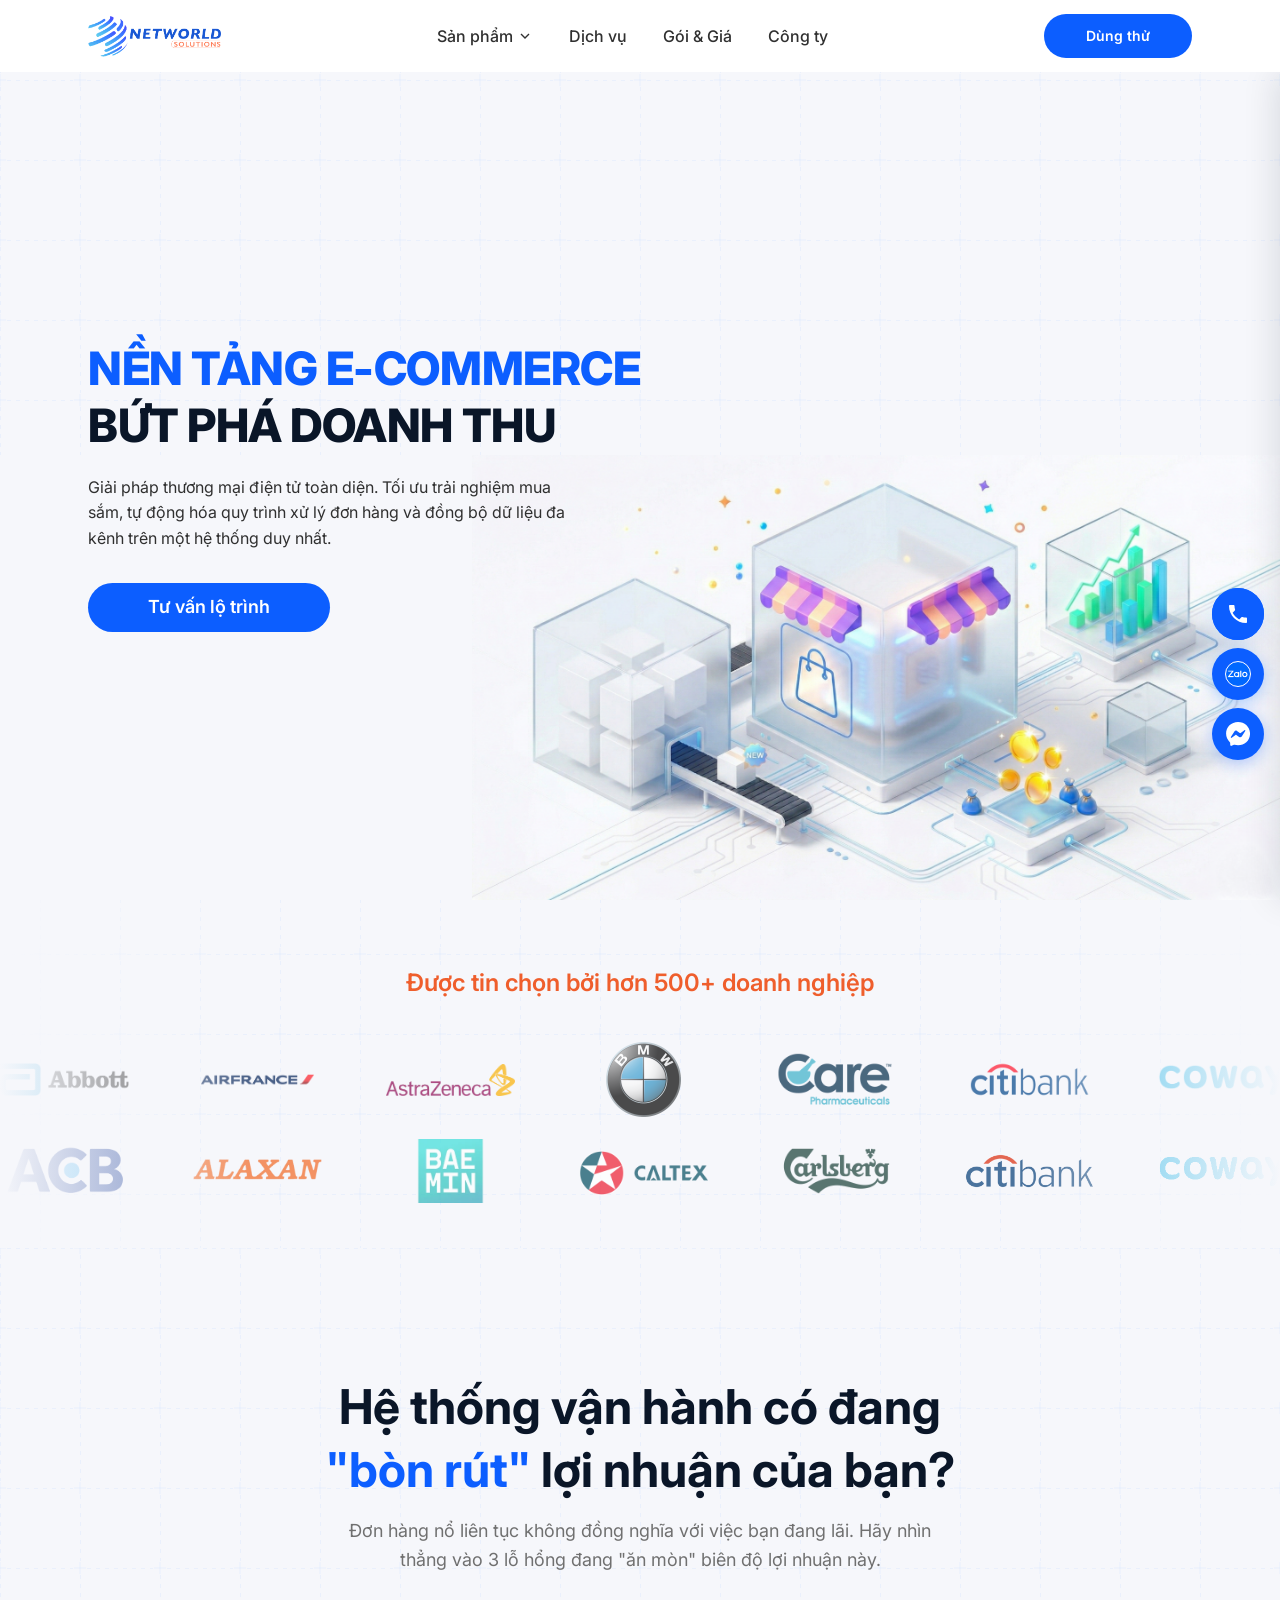
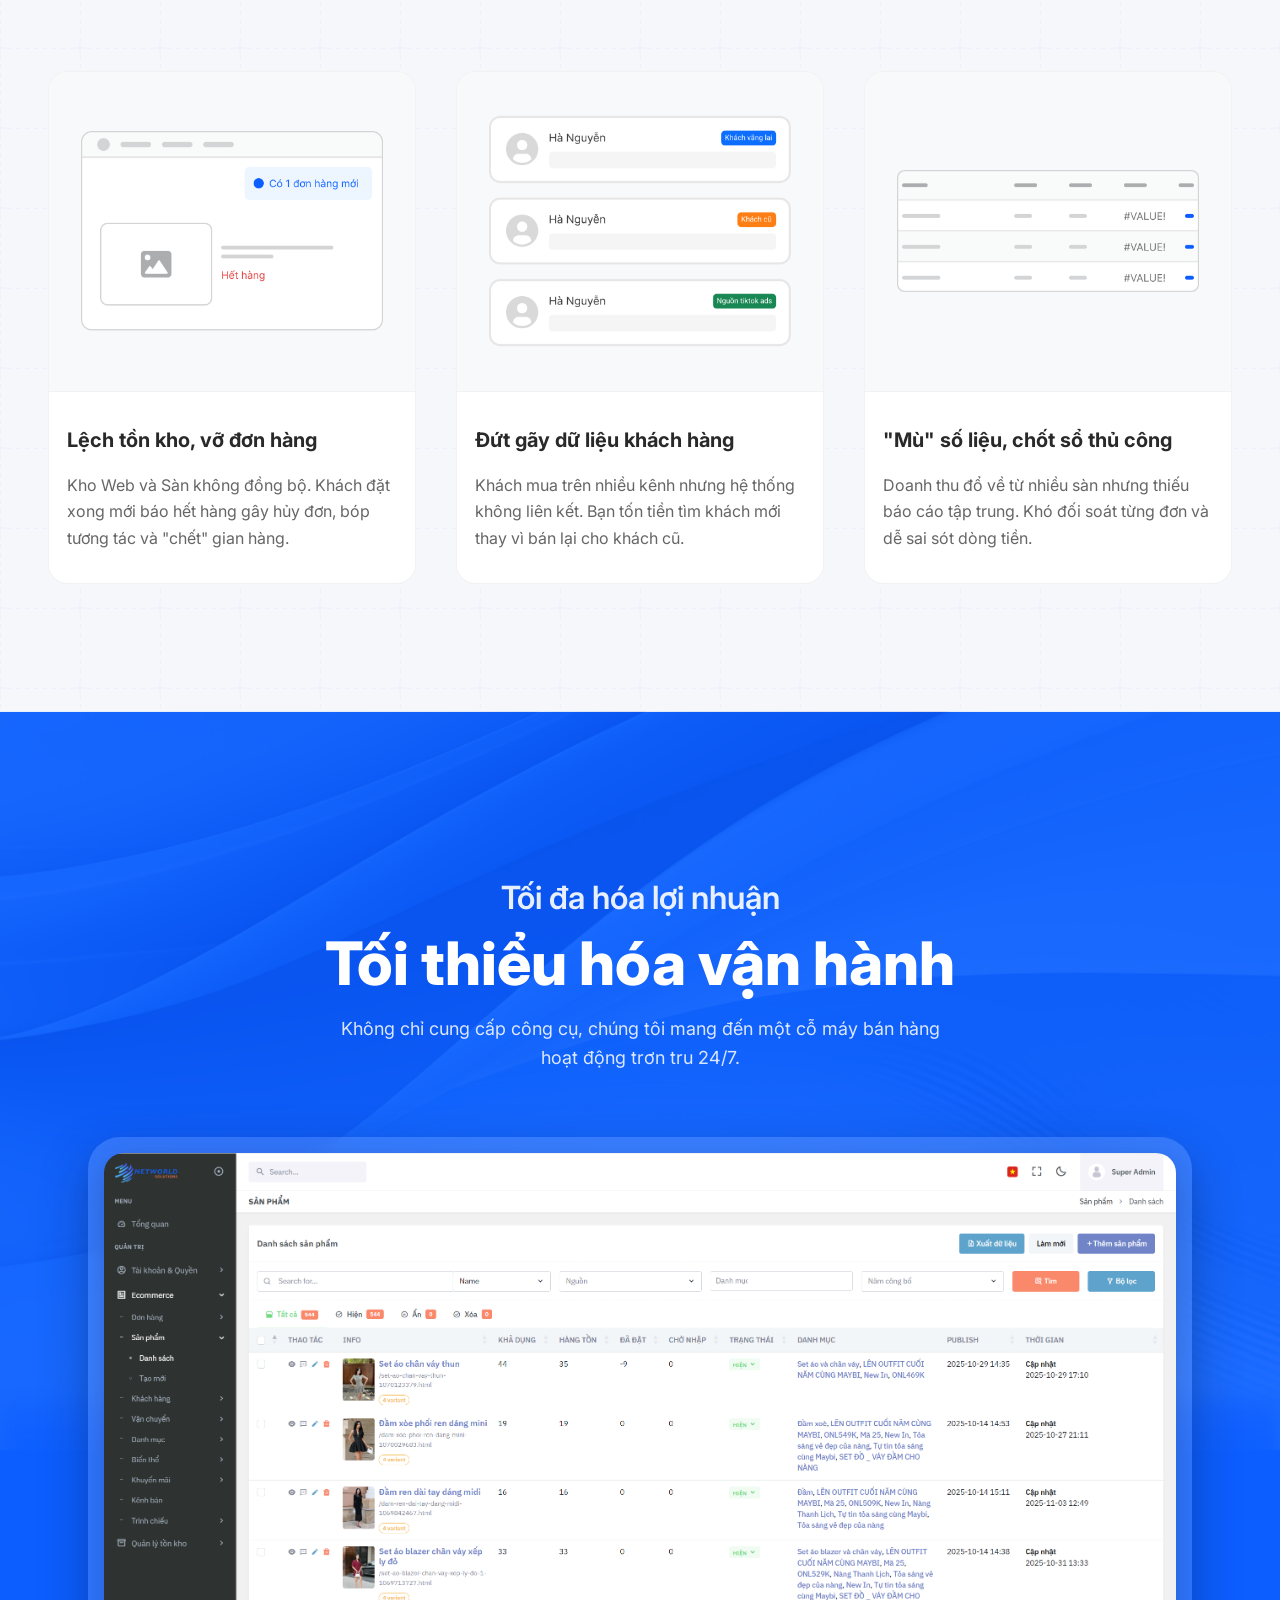
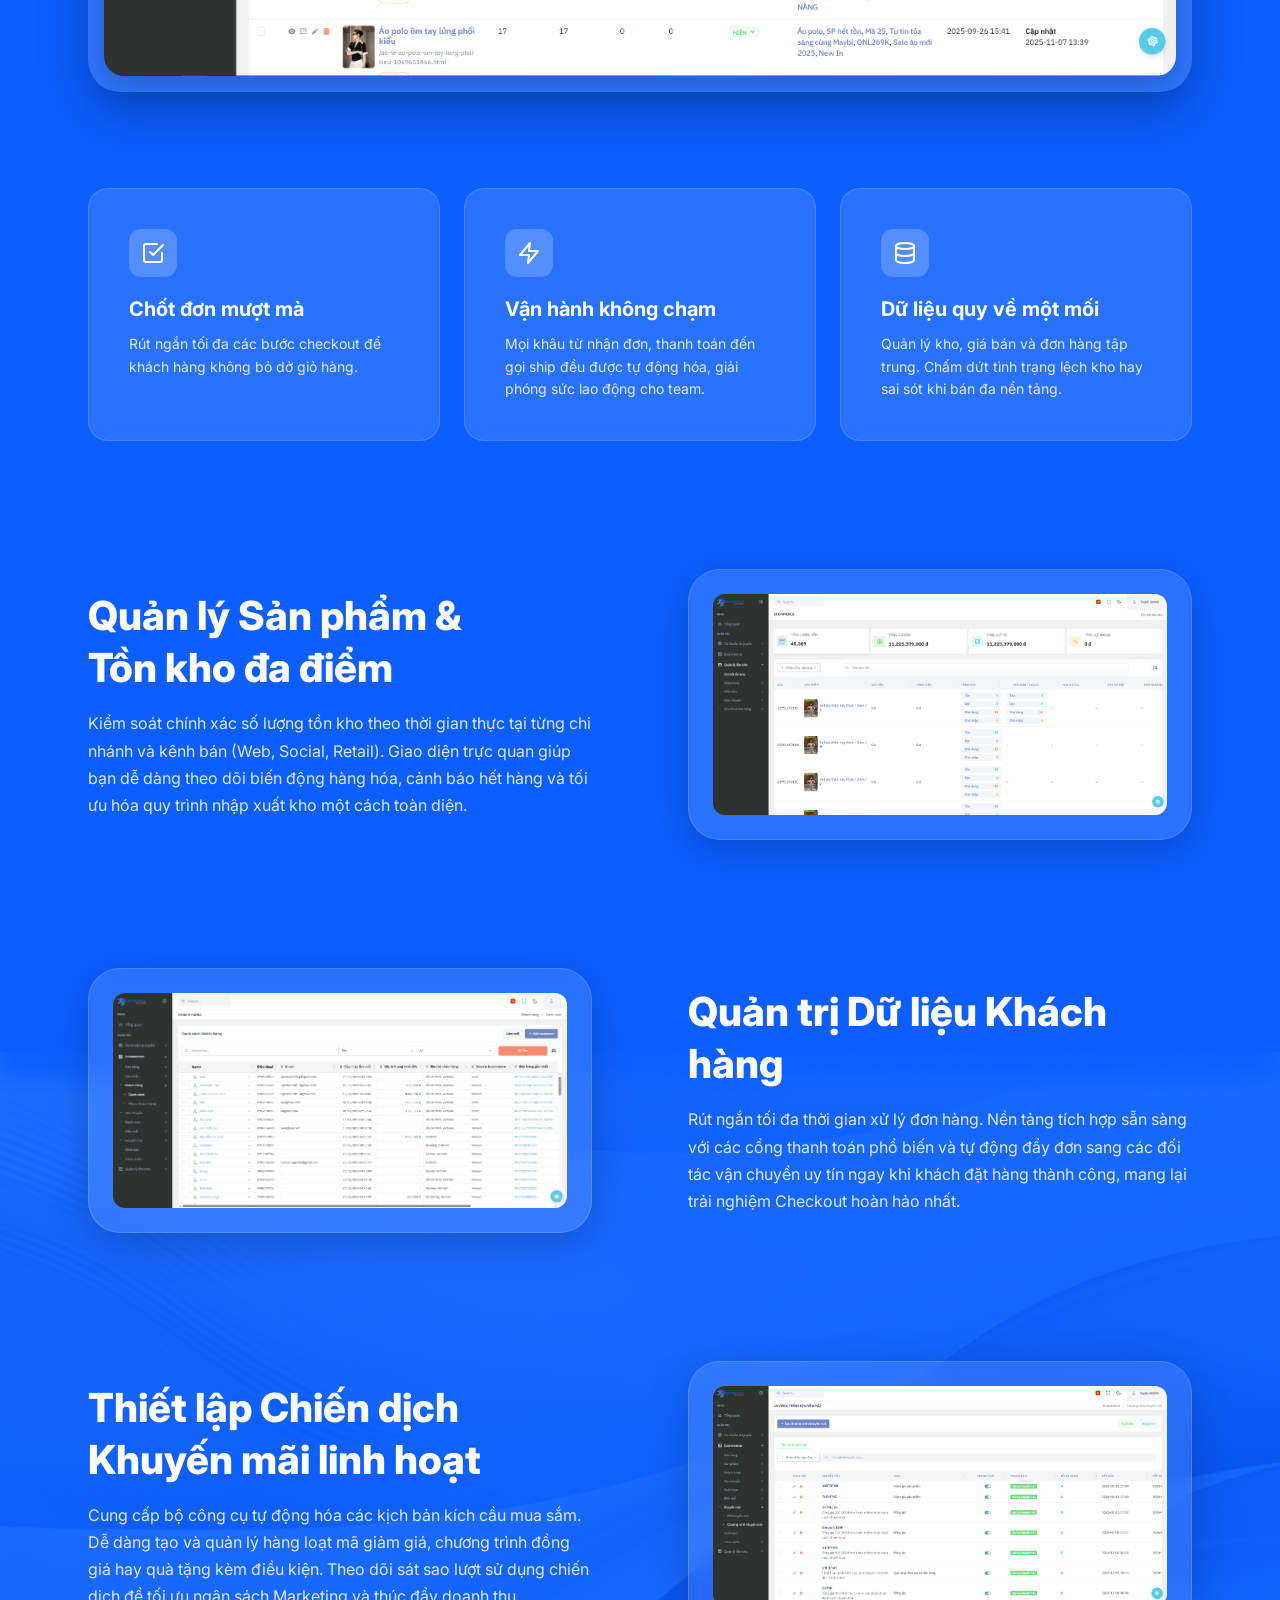
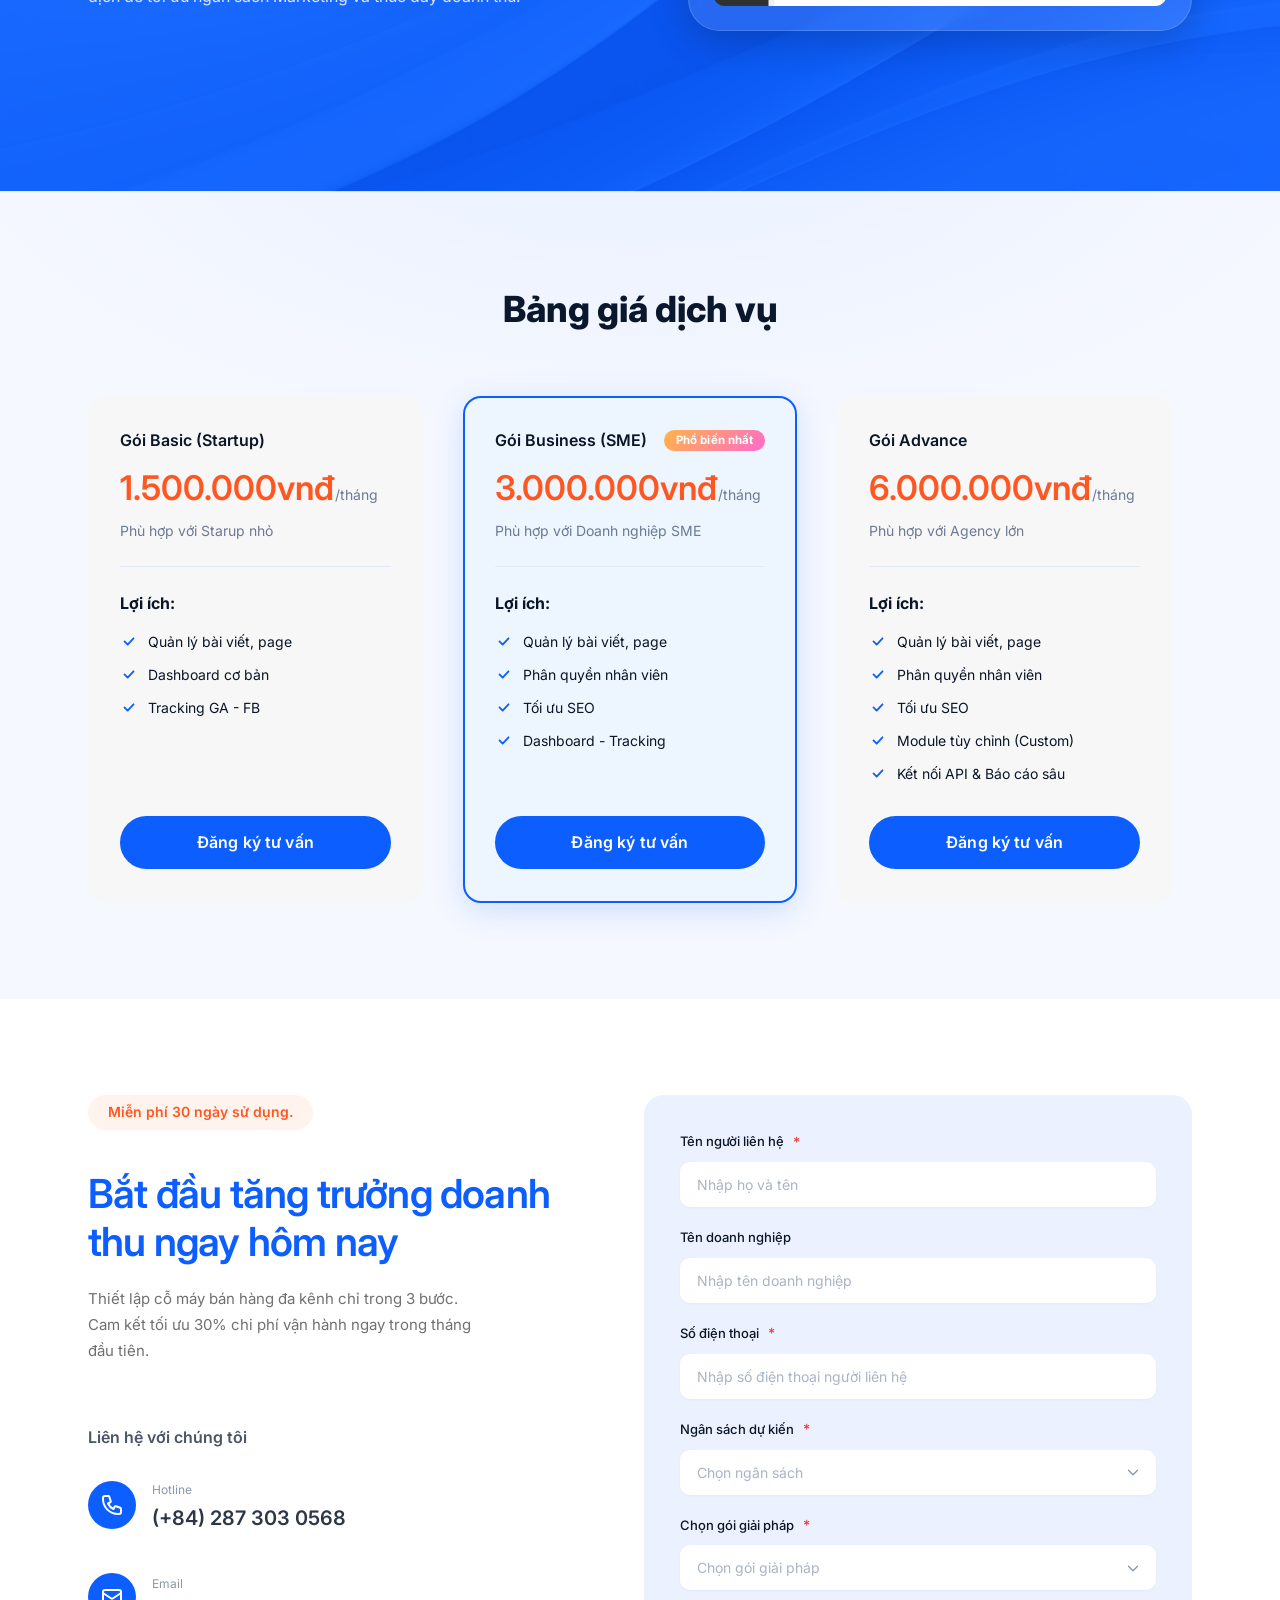
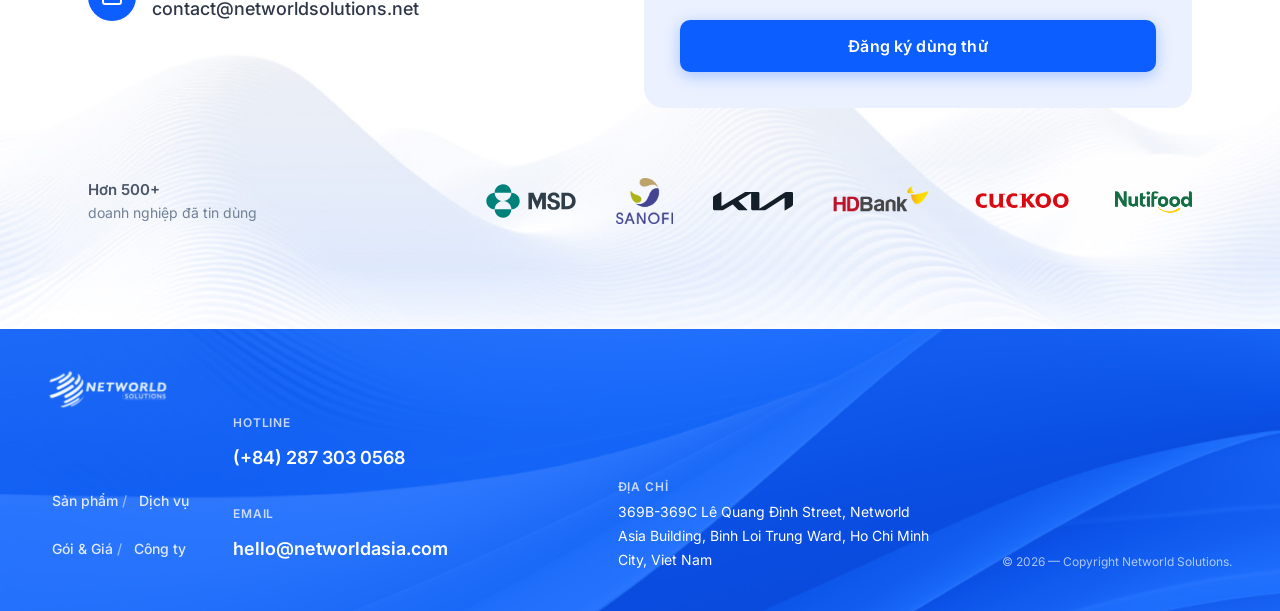
==== commit d51bb5f9: "fix ecom page" ====
--- a/ecommerce.html
+++ b/ecommerce.html
@@ -30,6 +30,7 @@
     <link rel="stylesheet" href="assets/css/pricing.css" />
     <link rel="stylesheet" href="assets/css/multiplatform.css" />
     <link rel="stylesheet" href="assets/css/contact-form.css" />
+    <link rel="stylesheet" href="assets/css/ecommerce-page.css" />
 
 </head>
 
@@ -169,7 +170,7 @@
                 <!-- Left: Copy -->
                 <div class="ec-hero__copy">
                     <h1 class="ec-hero__heading">
-                        <span class="ec-hero__heading-accent">NỀN TẢNG E-COMMERCE</span>
+                        <span class="ec-hero__heading-accent">NỀN TẢNG <span style="white-space: nowrap;">E-COMMERCE</span></span>
                         <span class="ec-hero__heading-main">BỨT PHÁ DOANH THU</span>
                     </h1>
 
@@ -834,26 +835,21 @@
 
                 <!-- Left: Info -->
                 <div class="contact__info">
-                    <div class="contact__badge"
-                        style="color: #FF5722; font-weight: 600; font-size: 1.4rem; padding: 0.6rem 2rem; background: #FFF3ED; border-radius: 3rem; display: inline-block; margin-bottom: 2rem; width: fit-content;">
+                    <div class="contact__badge">
                         Miễn phí 30 ngày sử dụng.
                     </div>
-                    <h2 class="contact__title" id="contact-heading"
-                        style="color: var(--color-primary); margin-bottom: 2rem;">Bắt đầu tăng trưởng doanh<br>thu ngay
-                        hôm nay</h2>
-                    <p class="contact__desc" style="font-size: 1.5rem;">
+                    <h2 class="contact__title" id="contact-heading">Bắt đầu tăng trưởng doanh thu ngay hôm nay</h2>
+                    <p class="contact__desc">
                         Thiết lập cỗ máy bán hàng đa kênh chỉ trong 3 bước. Cam kết tối ưu 30% chi phí vận hành ngay
                         trong tháng đầu tiên.
                     </p>
 
                     <div class="contact__contact-block">
-                        <p class="contact__contact-label" style="font-size: 1.6rem; font-weight: 600; color: #4A5568;">
-                            Liên hệ với chúng tôi</p>
-
-                        <div style="display: flex; align-items: center; gap: 1.6rem; margin-top: 1rem;">
+                        <p class="contact__contact-label">Liên hệ với chúng tôi</p>
+
+                        <div class="contact__contact-item-row">
                             <!-- Phone icon -->
-                            <div
-                                style="width: 48px; height: 48px; border-radius: 50%; background: var(--color-primary); display: flex; align-items: center; justify-content: center; color: white;">
+                            <div class="contact__icon-wrap">
                                 <svg width="24" height="24" fill="none" viewBox="0 0 24 24" stroke="currentColor"
                                     stroke-width="2">
                                     <path stroke-linecap="round" stroke-linejoin="round"
@@ -861,17 +857,15 @@
                                 </svg>
                             </div>
                             <div>
-                                <span class="contact__contact-type"
-                                    style="font-size: 1.2rem; color: #8898aa;">Hotline</span><br>
-                                <a href="tel:+842873030568" class="contact__contact-value" id="contact-hotline"
-                                    style="font-size: 2rem; font-weight: 600; color: #2D3748;">(+84) 287 303 0568</a>
+                                <span class="contact__contact-type">Hotline</span><br>
+                                <a href="tel:+842873030568" class="contact__contact-value" id="contact-hotline">(+84)
+                                    287 303 0568</a>
                             </div>
                         </div>
 
-                        <div style="display: flex; align-items: center; gap: 1.6rem; margin-top: 2rem;">
+                        <div class="contact__contact-item-row contact__contact-item-row--mt-2">
                             <!-- Mail icon -->
-                            <div
-                                style="width: 48px; height: 48px; border-radius: 50%; background: var(--color-primary); display: flex; align-items: center; justify-content: center; color: white;">
+                            <div class="contact__icon-wrap">
                                 <svg width="24" height="24" fill="none" viewBox="0 0 24 24" stroke="currentColor"
                                     stroke-width="2">
                                     <path stroke-linecap="round" stroke-linejoin="round"
@@ -879,11 +873,10 @@
                                 </svg>
                             </div>
                             <div>
-                                <span class="contact__contact-type"
-                                    style="font-size: 1.2rem; color: #8898aa;">Email</span><br>
-                                <a href="mailto:contact@networldsolutions.net" class="contact__contact-value"
-                                    id="contact-email"
-                                    style="font-size: 1.8rem; font-weight: 500; color: #2D3748;">contact@networldsolutions.net</a>
+                                <span class="contact__contact-type">Email</span><br>
+                                <a href="mailto:contact@networldsolutions.net"
+                                    class="contact__contact-value contact__contact-value--email"
+                                    id="contact-email">contact@networldsolutions.net</a>
                             </div>
                         </div>
                     </div>
@@ -895,10 +888,8 @@
 
                         <!-- Tên người liên hệ -->
                         <div class="contact-form__field">
-                            <label class="contact-form__label" for="cf-name"
-                                style="font-size: 1.3rem; margin-bottom: 0.2rem; cursor: pointer; user-select: none;">
-                                Tên người liên hệ <span class="contact-form__required" aria-hidden="true"
-                                    style="color: #e53e3e; margin-left: 0.2rem;">*</span>
+                            <label class="contact-form__label" for="cf-name">
+                                Tên người liên hệ <span class="contact-form__required" aria-hidden="true">*</span>
                             </label>
                             <input class="contact-form__input" type="text" id="cf-name" name="name"
                                 placeholder="Nhập họ và tên" required autocomplete="name" />
@@ -906,8 +897,7 @@
 
                         <!-- Tên doanh nghiệp -->
                         <div class="contact-form__field">
-                            <label class="contact-form__label" for="cf-company"
-                                style="font-size: 1.3rem; margin-bottom: 0.2rem; cursor: pointer; user-select: none;">
+                            <label class="contact-form__label" for="cf-company">
                                 Tên doanh nghiệp
                             </label>
                             <input class="contact-form__input" type="text" id="cf-company" name="company"
@@ -916,10 +906,8 @@
 
                         <!-- Số điện thoại -->
                         <div class="contact-form__field">
-                            <label class="contact-form__label" for="cf-phone"
-                                style="font-size: 1.3rem; margin-bottom: 0.2rem; cursor: pointer; user-select: none;">
-                                Số điện thoại <span class="contact-form__required" aria-hidden="true"
-                                    style="color: #e53e3e; margin-left: 0.2rem;">*</span>
+                            <label class="contact-form__label" for="cf-phone">
+                                Số điện thoại <span class="contact-form__required" aria-hidden="true">*</span>
                             </label>
                             <input class="contact-form__input" type="tel" id="cf-phone" name="phone"
                                 placeholder="Nhập số điện thoại người liên hệ" required autocomplete="tel" />
@@ -927,10 +915,8 @@
 
                         <!-- Ngân sách dự kiến -->
                         <div class="contact-form__field">
-                            <label class="contact-form__label" for="cf-budget"
-                                style="font-size: 1.3rem; margin-bottom: 0.2rem; cursor: pointer; user-select: none;">
-                                Ngân sách dự kiến <span class="contact-form__required" aria-hidden="true"
-                                    style="color: #e53e3e; margin-left: 0.2rem;">*</span>
+                            <label class="contact-form__label" for="cf-budget">
+                                Ngân sách dự kiến <span class="contact-form__required" aria-hidden="true">*</span>
                             </label>
                             <div class="contact-form__select-wrap">
                                 <select class="contact-form__select" id="cf-budget" name="budget" required>
@@ -949,10 +935,8 @@
 
                         <!-- Chọn gói giải pháp -->
                         <div class="contact-form__field">
-                            <label class="contact-form__label" for="cf-solution"
-                                style="font-size: 1.3rem; margin-bottom: 0.2rem; cursor: pointer; user-select: none;">
-                                Chọn gói giải pháp <span class="contact-form__required" aria-hidden="true"
-                                    style="color: #e53e3e; margin-left: 0.2rem;">*</span>
+                            <label class="contact-form__label" for="cf-solution">
+                                Chọn gói giải pháp <span class="contact-form__required" aria-hidden="true">*</span>
                             </label>
                             <div class="contact-form__select-wrap">
                                 <select class="contact-form__select" id="cf-solution" name="solution" required>
@@ -970,8 +954,7 @@
                         </div>
 
                         <!-- Submit -->
-                        <button class="contact-form__submit" type="submit" id="btn-contact-submit"
-                            style="margin-top: 1rem; border-radius: 1rem;">
+                        <button class="contact-form__submit" type="submit" id="btn-contact-submit">
                             Đăng ký dùng thử
                         </button>
 
@@ -981,26 +964,24 @@
             </div>
 
             <!-- Logos Bottom -->
-            <div class="container"
-                style="position: relative; z-index: 2; display: flex; align-items: center; justify-content: space-between; gap: 4rem; margin-top: 6rem; flex-wrap: wrap;">
-                <div style="display: flex; flex-direction: column;">
-                    <span style="color: #4A5568; font-weight: 600; font-size: 1.5rem;">Hơn 500+</span>
-                    <span style="color: #718096; font-size: 1.4rem;">doanh nghiệp đã tin dùng</span>
-                </div>
-                <div style="display: flex; align-items: center; gap: 4rem; flex-wrap: wrap;">
-                    <img src="assets/images/logo-branch/msd.svg" alt="MSD" style="height: 35px; object-fit: contain;">
-                    <img src="assets/images/logo-branch/sanofi.png" alt="Pfizer"
-                        style="height: 35px; object-fit: contain; mix-blend-mode: multiply;">
-                    <img src="assets/images/logo-branch/KIA_logo3.svg" alt="KIA"
-                        style="height: 35px; object-fit: contain;">
-                    <img src="assets/images/logo-branch/hdbank-300px.png" alt="HDBank"
-                        style="height: 35px; object-fit: contain;">
-                    <img src="assets/images/logo-branch/cuckoo-logo.png" alt="CUCKOO"
-                        style="height: 40px; object-fit: contain;">
-                    <img src="assets/images/logo-branch/nutifood.png" alt="Nutifood"
-                        style="height: 40px; object-fit: contain;">
-                </div>
-            </div>
+            <div class="container contact__logos">
+                <div class="contact__logos-text">
+                    <span class="contact__logos-count">Hơn 500+</span>
+                    <span class="contact__logos-desc">doanh nghiệp đã tin dùng</span>
+                </div>
+                <div class="contact__logos-grid">
+                    <img class="contact__logo-img contact__logo-msd" src="assets/images/logo-branch/msd.svg" alt="MSD">
+                    <img class="contact__logo-img contact__logo-sanofi" src="assets/images/logo-branch/sanofi.png"
+                        alt="Sanofi">
+                    <img class="contact__logo-img contact__logo-kia" src="assets/images/logo-branch/KIA_logo3.svg"
+                        alt="KIA">
+                    <img class="contact__logo-img contact__logo-hdbank" src="assets/images/logo-branch/hdbank-300px.png"
+                        alt="HDBank">
+                    <img class="contact__logo-img contact__logo-cuckoo" src="assets/images/logo-branch/cuckoo-logo.png"
+                        alt="CUCKOO">
+                    <img class="contact__logo-img contact__logo-nutifood" src="assets/images/logo-branch/nutifood.png"
+                        alt="Nutifood">
+                </div>
 
         </section>
 
--- a/assets/css/page-ecommerce/hero.css
+++ b/assets/css/page-ecommerce/hero.css
@@ -480,29 +480,4 @@
     .ec-features {
         padding: var(--space-xl) var(--container-pad);
     }
-}
-
-/* ── Trust Section Override for Ecommerce Page ── */
-.trust {
-    background-color: #F6F7FB;
-    background-image: url("data:image/svg+xml,%3Csvg xmlns='http://www.w3.org/2000/svg' width='80' height='80'%3E%3C!-- H dashed --%3E%3Cline x1='7' y1='0' x2='73' y2='0' stroke='%23BAD2FF' stroke-opacity='.4' stroke-width='1' stroke-dasharray='4 5'/%3E%3C!-- V dashed --%3E%3Cline x1='0' y1='7' x2='0' y2='73' stroke='%23BAD2FF' stroke-opacity='.4' stroke-width='1' stroke-dasharray='4 5'/%3E%3C!-- TL corner --%3E%3Cline x1='0' y1='0' x2='6' y2='0' stroke='%23BAD2FF' stroke-opacity='.25' stroke-width='1'/%3E%3Cline x1='0' y1='0' x2='0' y2='6' stroke='%23BAD2FF' stroke-opacity='.25' stroke-width='1'/%3E%3C!-- TR corner --%3E%3Cline x1='74' y1='0' x2='80' y2='0' stroke='%23BAD2FF' stroke-opacity='.25' stroke-width='1'/%3E%3Cline x1='80' y1='0' x2='80' y2='6' stroke='%23BAD2FF' stroke-opacity='.25' stroke-width='1'/%3E%3C!-- BL corner --%3E%3Cline x1='0' y1='74' x2='0' y2='80' stroke='%23BAD2FF' stroke-opacity='.25' stroke-width='1'/%3E%3Cline x1='0' y1='80' x2='6' y2='80' stroke='%23BAD2FF' stroke-opacity='.25' stroke-width='1'/%3E%3C!-- BR corner --%3E%3Cline x1='74' y1='80' x2='80' y2='80' stroke='%23BAD2FF' stroke-opacity='.25' stroke-width='1'/%3E%3Cline x1='80' y1='74' x2='80' y2='80' stroke='%23BAD2FF' stroke-opacity='.25' stroke-width='1'/%3E%3C/svg%3E");
-    background-size: 80px 80px;
-    background-position: center;
-    border-bottom: none;
-    padding-top: var(--space-2xl);
-    padding-bottom: var(--space-xl);
-}
-
-.trust::before,
-.trust::after {
-    background: linear-gradient(to right, #F6F7FB, transparent);
-}
-
-.trust::after {
-    background: linear-gradient(to left, #F6F7FB, transparent);
-}
-
-.trust__title {
-    color: var(--color-text-third);
-    margin-bottom: var(--space-xl);
 }
--- a/assets/css/page-ecommerce/detail.css
+++ b/assets/css/page-ecommerce/detail.css
@@ -64,7 +64,6 @@
 
 .ec-detail__main-img {
     max-width: 100%;
-    width: 900px;
     margin: 0 auto var(--space-3xl);
     border-radius: var(--radius-xl);
     box-shadow: 0 2rem 5rem rgba(10, 22, 40, 0.3);
@@ -188,7 +187,7 @@
         text-align: center;
     }
 
-    .ec-detail__row:nth-child(even) .ec-detail__row-img {
+    .ec-detail__row-img {
         order: -1;
     }
 }
--- a/assets/css/ecommerce-page.css
+++ b/assets/css/ecommerce-page.css
@@ -0,0 +1,215 @@
+/* ============================================================
+   ECOMMERCE PAGE OVERRIDES
+   ============================================================ */
+
+/* ── Trust Section Override for Ecommerce Page ── */
+.trust {
+    background-color: #F6F7FB;
+    background-image: url("data:image/svg+xml,%3Csvg xmlns='http://www.w3.org/2000/svg' width='80' height='80'%3E%3C!-- H dashed --%3E%3Cline x1='7' y1='0' x2='73' y2='0' stroke='%23BAD2FF' stroke-opacity='.4' stroke-width='1' stroke-dasharray='4 5'/%3E%3C!-- V dashed --%3E%3Cline x1='0' y1='7' x2='0' y2='73' stroke='%23BAD2FF' stroke-opacity='.4' stroke-width='1' stroke-dasharray='4 5'/%3E%3C!-- TL corner --%3E%3Cline x1='0' y1='0' x2='6' y2='0' stroke='%23BAD2FF' stroke-opacity='.25' stroke-width='1'/%3E%3Cline x1='0' y1='0' x2='0' y2='6' stroke='%23BAD2FF' stroke-opacity='.25' stroke-width='1'/%3E%3C!-- TR corner --%3E%3Cline x1='74' y1='0' x2='80' y2='0' stroke='%23BAD2FF' stroke-opacity='.25' stroke-width='1'/%3E%3Cline x1='80' y1='0' x2='80' y2='6' stroke='%23BAD2FF' stroke-opacity='.25' stroke-width='1'/%3E%3C!-- BL corner --%3E%3Cline x1='0' y1='74' x2='0' y2='80' stroke='%23BAD2FF' stroke-opacity='.25' stroke-width='1'/%3E%3Cline x1='0' y1='80' x2='6' y2='80' stroke='%23BAD2FF' stroke-opacity='.25' stroke-width='1'/%3E%3C!-- BR corner --%3E%3Cline x1='74' y1='80' x2='80' y2='80' stroke='%23BAD2FF' stroke-opacity='.25' stroke-width='1'/%3E%3Cline x1='80' y1='74' x2='80' y2='80' stroke='%23BAD2FF' stroke-opacity='.25' stroke-width='1'/%3E%3C/svg%3E");
+    background-size: 80px 80px;
+    background-position: center;
+    border-bottom: none;
+    padding-top: var(--space-2xl);
+    padding-bottom: var(--space-xl);
+}
+
+.trust::before,
+.trust::after {
+    background: linear-gradient(to right, #F6F7FB, transparent);
+}
+
+.trust::after {
+    background: linear-gradient(to left, #F6F7FB, transparent);
+}
+
+.trust__title {
+    color: var(--color-text-third);
+    margin-bottom: var(--space-xl);
+}
+
+/* ══════════════════════════════════════════════════════════════
+   ECOMMERCE CONTACT FORM OVERRIDES
+   ══════════════════════════════════════════════════════════════ */
+
+.contact__badge {
+    color: #FF5722;
+    font-weight: 600;
+    font-size: 1.4rem;
+    padding: 0.6rem 2rem;
+    background: #FFF3ED;
+    border-radius: 3rem;
+    display: inline-block;
+    margin-bottom: 2rem;
+    width: fit-content;
+}
+
+.contact__title {
+    color: var(--color-primary);
+    margin-bottom: 2rem;
+}
+
+.contact__desc {
+    font-size: 1.5rem;
+}
+
+.contact__contact-label {
+    font-size: 1.6rem;
+    font-weight: 600;
+    color: #4A5568;
+}
+
+.contact__contact-item-row {
+    display: flex;
+    align-items: center;
+    gap: 1.6rem;
+    margin-top: 1rem;
+}
+
+.contact__contact-item-row--mt-2 {
+    margin-top: 2rem;
+}
+
+.contact__icon-wrap {
+    width: 48px;
+    height: 48px;
+    border-radius: 50%;
+    background: var(--color-primary);
+    display: flex;
+    align-items: center;
+    justify-content: center;
+    color: white;
+}
+
+.contact__contact-type {
+    font-size: 1.2rem;
+    color: #8898aa;
+}
+
+.contact__contact-value {
+    font-size: 2rem;
+    font-weight: 600;
+    color: #2D3748;
+}
+
+.contact__contact-value--email {
+    font-size: 1.8rem;
+    font-weight: 500;
+}
+
+.contact-form__label {
+    font-size: 1.3rem;
+    margin-bottom: 0.2rem;
+    cursor: pointer;
+    user-select: none;
+}
+
+.contact-form__required {
+    color: #e53e3e;
+    margin-left: 0.2rem;
+}
+
+.contact-form__submit {
+    margin-top: 1rem;
+    border-radius: 1rem;
+}
+
+/* ── Logos Bottom ── */
+.contact__logos {
+    position: relative;
+    z-index: 2;
+    display: flex;
+    align-items: center;
+    justify-content: space-between;
+    gap: 4rem;
+    margin-top: 6rem;
+    flex-wrap: wrap;
+}
+
+.contact__logos-text {
+    display: flex;
+    flex-direction: column;
+}
+
+.contact__logos-count {
+    color: #4A5568;
+    font-weight: 600;
+    font-size: 1.5rem;
+}
+
+.contact__logos-desc {
+    color: #718096;
+    font-size: 1.4rem;
+}
+
+.contact__logos-grid {
+    display: flex;
+    align-items: center;
+    gap: 4rem;
+    flex-wrap: wrap;
+}
+
+.contact__logo-img {
+    object-fit: contain;
+    width: auto;
+}
+
+/* Về mặt thị giác (optical sizing), các logo có tỷ lệ dài/rộng khác nhau 
+   nên cần xét chiều cao riêng lẻ để chúng trông đều nhau */
+.contact__logo-msd {
+    height: 34px;
+}
+
+.contact__logo-sanofi {
+    height: 46px;
+    mix-blend-mode: multiply;
+}
+
+.contact__logo-kia {
+    height: 20px;
+}
+
+.contact__logo-hdbank {
+    height: 60px;
+}
+
+.contact__logo-cuckoo {
+    height: 65px;
+}
+
+.contact__logo-nutifood {
+    height: 48px;
+}
+
+.contact__title {
+    font-size: clamp(3.2rem, 5vw, 4rem);
+    font-weight: 600;
+    color: var(--color-primary);
+    line-height: 1.2;
+    margin: 0;
+    letter-spacing: -0.02em;
+}
+
+@media (max-width: 900px) {
+    .contact__logos {
+        justify-content: center;
+        flex-direction: column;
+        gap: 2rem;
+    }
+
+    .contact__logos-text {
+        align-items: center;
+        text-align: center;
+    }
+
+    .contact__logos-grid {
+        justify-content: center;
+    }
+
+    .ec-hero__copy {
+        display: flex;
+        flex-direction: column;
+        align-items: center;
+        gap: var(--space-md);
+        justify-content: center;
+    }
+}
